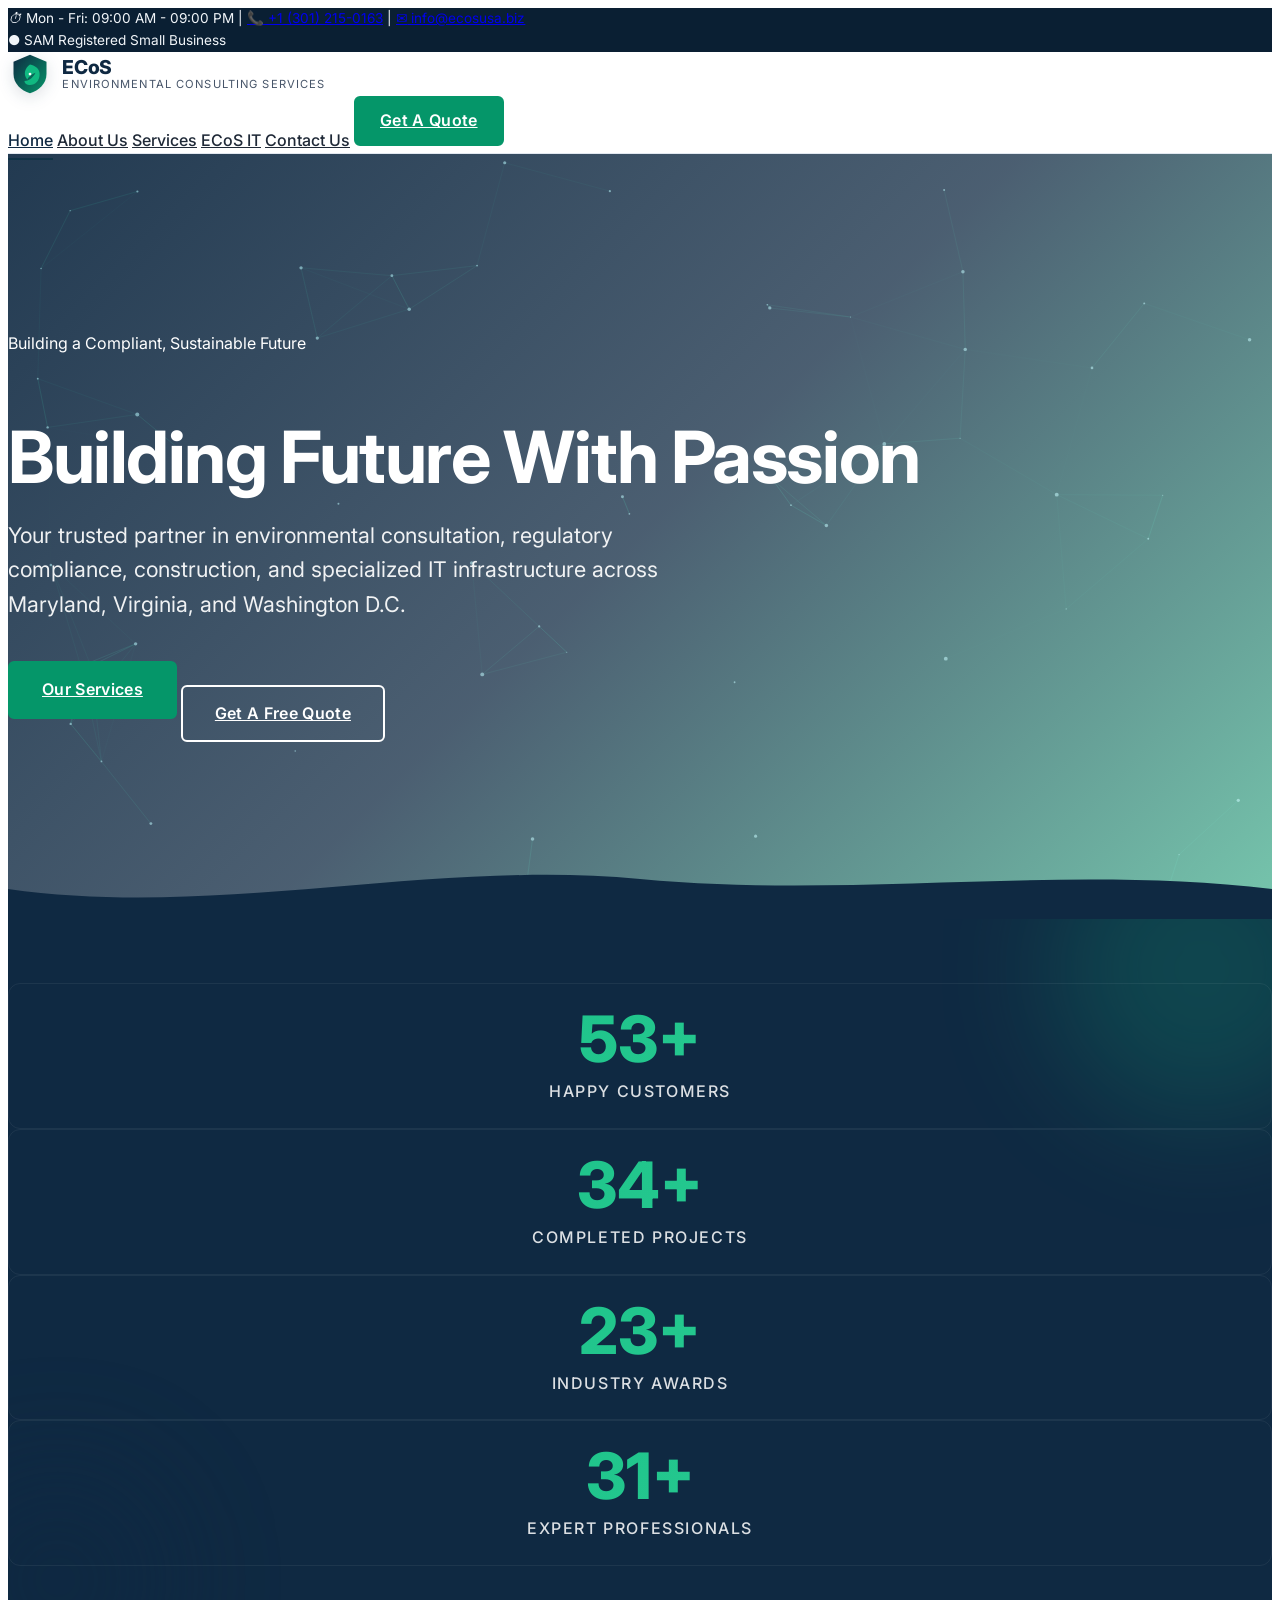
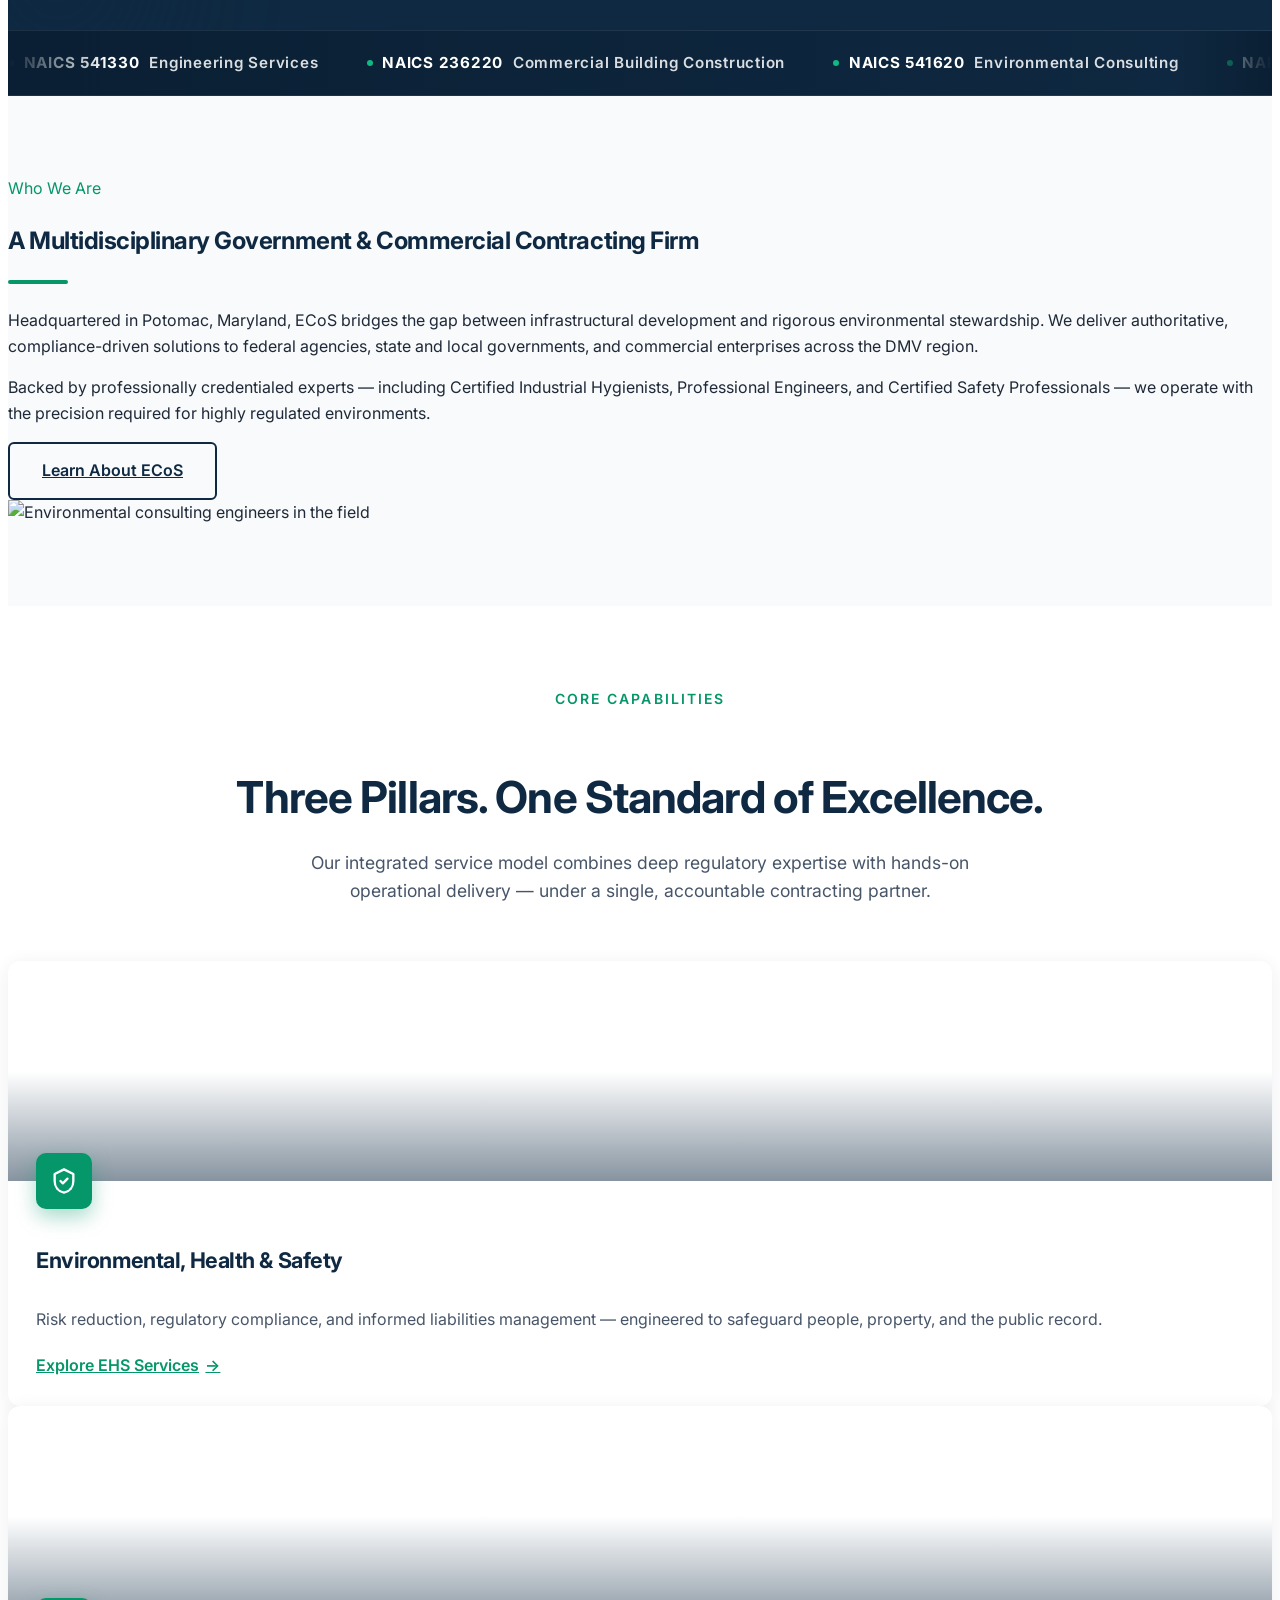
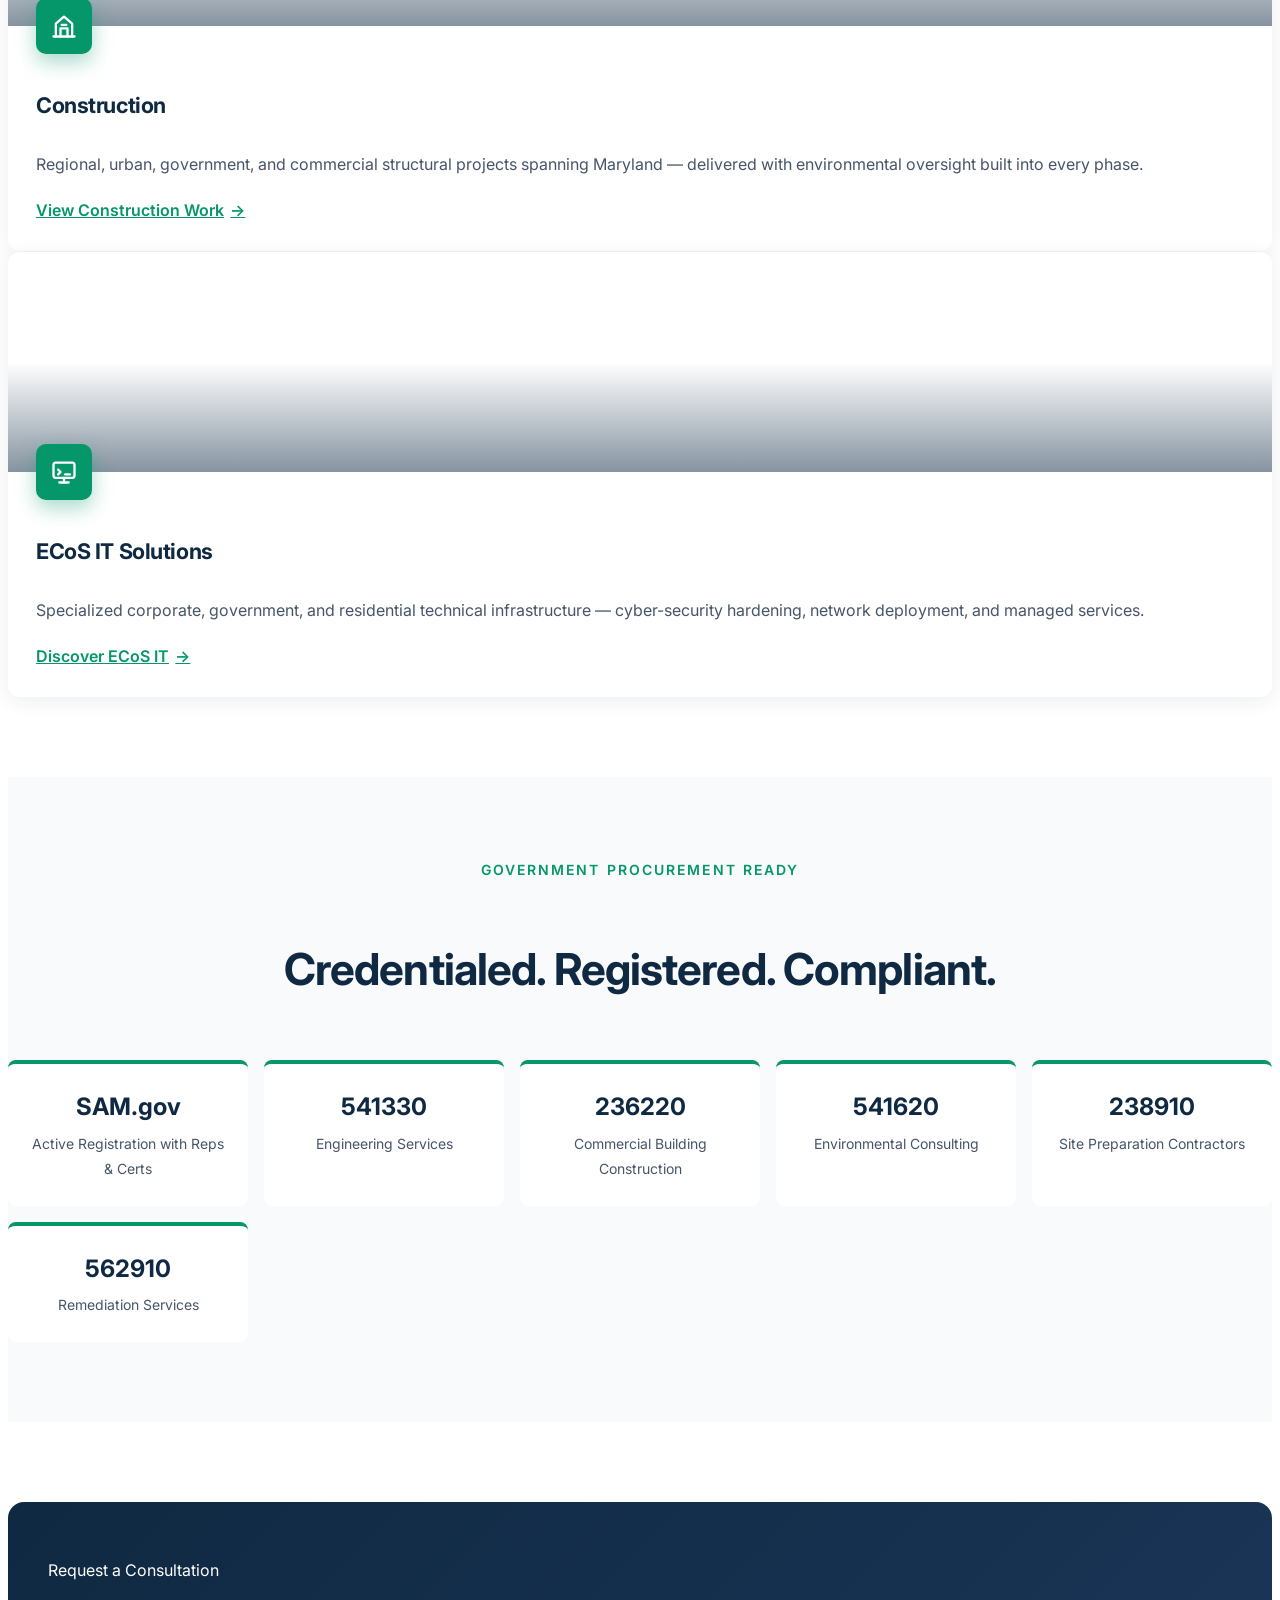
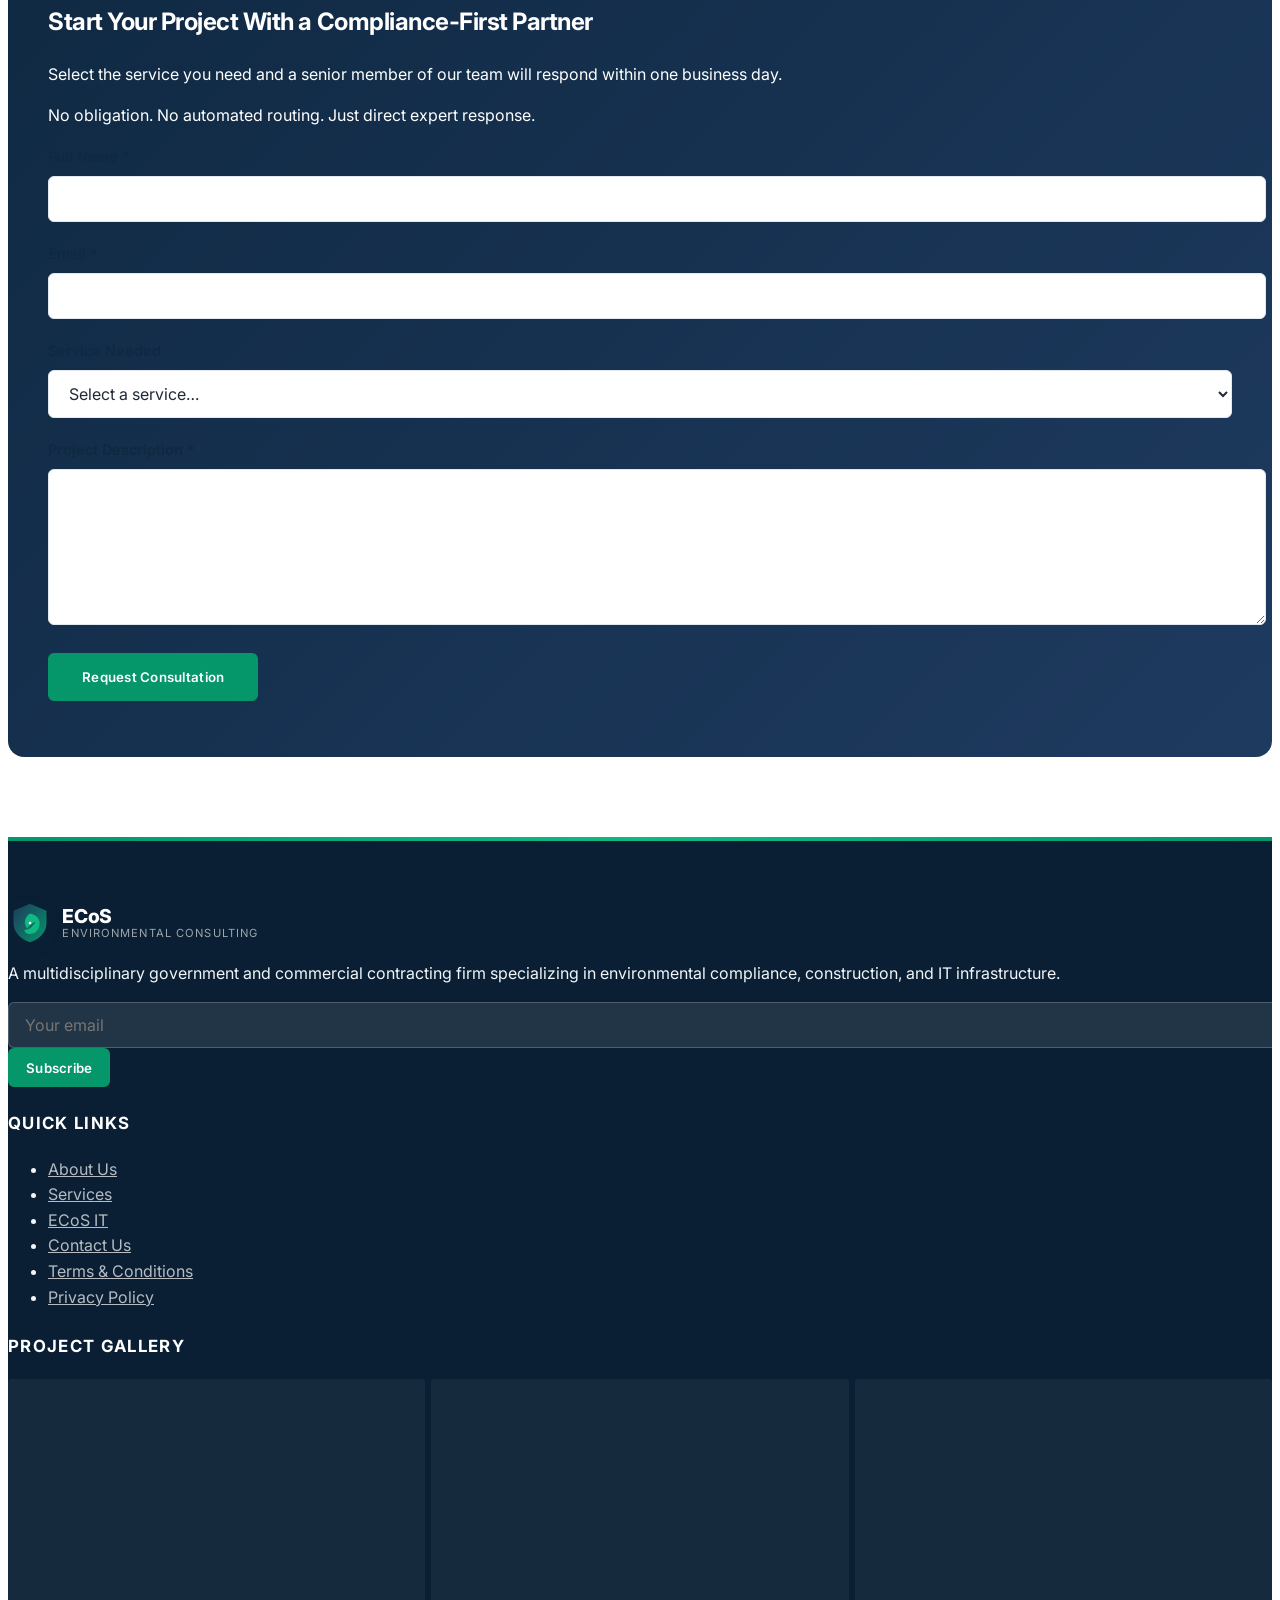
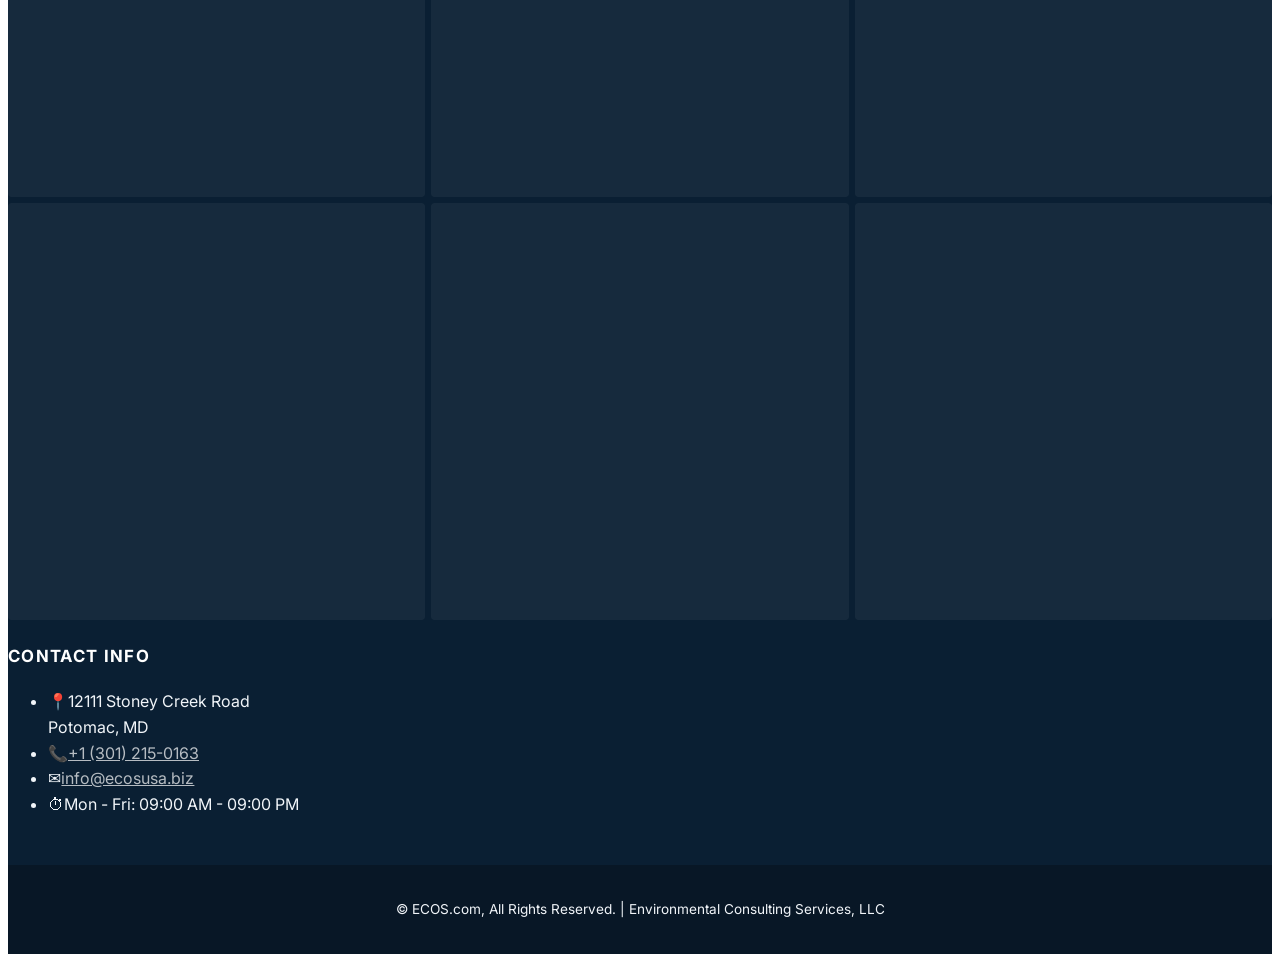
==== index.html @ db348b38 "Initial commit: ECoS corporate website - Five pages (Home, About, Services, ECoS IT, Contact) - Cust" ====
<!DOCTYPE html>
<html lang="en">
<head>
  <meta charset="UTF-8" />
  <meta name="viewport" content="width=device-width, initial-scale=1.0" />
  <title>ECoS | Environmental Consulting Services - Maryland, Virginia, DC</title>
  <meta name="description" content="ECoS provides expert environmental consulting, industrial hygiene, asbestos abatement, construction, facility maintenance, and IT solutions for federal, state, and commercial clients across Maryland, Virginia, and Washington D.C." />
  <meta name="keywords" content="Environmental Consulting Maryland, Asbestos Abatement DC, Government Contractor NAICS 541330, Industrial Hygienist Potomac, EHS Consulting, Facility Maintenance Virginia" />
  <meta name="author" content="Environmental Consulting Services, LLC" />
  <meta property="og:title" content="ECoS | Environmental Consulting Services" />
  <meta property="og:description" content="Your trusted partner in environmental consultation, compliance, construction, and IT infrastructure across the DMV region." />
  <meta property="og:type" content="website" />
  <link rel="icon" type="image/svg+xml" href="favicon.svg" />
  <link rel="preconnect" href="https://fonts.googleapis.com">
  <link rel="preconnect" href="https://fonts.gstatic.com" crossorigin>
  <link href="https://fonts.googleapis.com/css2?family=Inter:wght@400;500;600;700;800&display=swap" rel="stylesheet">
  <script src="https://cdn.tailwindcss.com"></script>
  <link rel="stylesheet" href="css/styles.css" />
</head>
<body>

  <!-- Scroll progress -->
  <div class="scroll-progress" aria-hidden="true"></div>

  <!-- Top Contact Bar -->
  <div class="top-bar">
    <div class="container mx-auto px-4 py-2">
      <div class="top-bar-info flex flex-wrap justify-between items-center gap-2">
        <div class="flex flex-wrap items-center gap-4 text-xs sm:text-sm">
          <span><i class="opacity-75">⏱</i> Mon - Fri: 09:00 AM - 09:00 PM</span>
          <span class="hidden sm:inline">|</span>
          <a href="tel:+13012150163" class="hover:text-white"><span>📞</span> +1 (301) 215-0163</a>
          <span class="hidden sm:inline">|</span>
          <a href="mailto:info@ecosusa.biz" class="hover:text-white"><span>✉</span> info@ecosusa.biz</a>
        </div>
        <div class="hidden md:flex items-center gap-3 text-xs">
          <span class="text-emerald-400">●</span>
          <span>SAM Registered Small Business</span>
        </div>
      </div>
    </div>
  </div>

  <!-- Header -->
  <header class="main-header sticky top-0 z-50">
    <div class="container mx-auto px-4">
      <div class="flex items-center justify-between py-4 relative">
        <a href="index.html" class="logo-mark">
          <svg class="logo-svg" viewBox="0 0 64 64" xmlns="http://www.w3.org/2000/svg" aria-label="ECoS logo">
            <defs>
              <linearGradient id="logoGrad" x1="0" y1="0" x2="1" y2="1">
                <stop offset="0%" stop-color="#0f2942"/>
                <stop offset="100%" stop-color="#059669"/>
              </linearGradient>
            </defs>
            <path d="M32 4 L56 14 V32 C56 46 45 56 32 60 C19 56 8 46 8 32 V14 Z" fill="url(#logoGrad)"/>
            <g class="leaf">
              <path d="M32 18 C24 24 22 32 28 40 C30 36 34 32 40 30 C36 38 30 42 24 42 C24 46 28 48 32 48 C40 48 46 42 46 32 C46 24 40 20 32 18 Z" fill="#10b981"/>
              <circle cx="32" cy="32" r="2" fill="#fff"/>
            </g>
          </svg>
          <div class="logo-text">
            <span class="logo-name">ECoS</span>
            <span class="logo-tag">Environmental Consulting Services</span>
          </div>
        </a>

        <button class="mobile-menu-btn" aria-label="Toggle menu" aria-expanded="false">&#9776;</button>

        <nav class="nav-links flex items-center gap-8">
          <a href="index.html" class="nav-link">Home</a>
          <a href="about.html" class="nav-link">About Us</a>
          <a href="services.html" class="nav-link">Services</a>
          <a href="ecos-it.html" class="nav-link">ECoS IT</a>
          <a href="contact.html" class="nav-link">Contact Us</a>
          <a href="contact.html" class="btn-primary nav-cta-desktop" style="padding: 0.65rem 1.5rem;">Get A Quote</a>
        </nav>
      </div>
    </div>
  </header>

  <!-- Hero -->
  <section class="hero" style="background-image: url('https://images.unsplash.com/photo-1581094794329-c8112a89af12?ixlib=rb-4.0.3&auto=format&fit=crop&w=2070&q=80');">
    <canvas class="hero-canvas" aria-hidden="true"></canvas>
    <div class="container mx-auto px-4">
      <div class="hero-content max-w-4xl">
        <span class="eyebrow-hero inline-block text-emerald-300 font-semibold tracking-widest uppercase text-sm mb-4">Building a Compliant, Sustainable Future</span>
        <h1>Building Future With Passion</h1>
        <p class="lead">Your trusted partner in environmental consultation, regulatory compliance, construction, and specialized IT infrastructure across Maryland, Virginia, and Washington D.C.</p>
        <div class="hero-buttons flex flex-wrap gap-4">
          <a href="services.html" class="btn-primary">Our Services</a>
          <a href="contact.html" class="btn-secondary">Get A Free Quote</a>
        </div>
      </div>
    </div>
    <!-- Wave divider -->
    <div class="wave-divider" style="position: absolute; bottom: 0; left: 0; right: 0; z-index: 3;" aria-hidden="true">
      <svg viewBox="0 0 1440 70" preserveAspectRatio="none">
        <path d="M0,40 C240,70 480,10 720,30 C960,50 1200,15 1440,40 L1440,70 L0,70 Z" fill="#0f2942"/>
      </svg>
    </div>
  </section>

  <!-- Stats Counter -->
  <section class="stats-section spotlight">
    <div class="float-shape s1"></div>
    <div class="float-shape s2"></div>
    <div class="container mx-auto px-4">
      <div class="grid grid-cols-2 md:grid-cols-4 gap-6">
        <div class="stat-item">
          <div class="stat-number" data-target="53" data-suffix="+">0+</div>
          <div class="stat-label">Happy Customers</div>
        </div>
        <div class="stat-item">
          <div class="stat-number" data-target="34" data-suffix="+">0+</div>
          <div class="stat-label">Completed Projects</div>
        </div>
        <div class="stat-item">
          <div class="stat-number" data-target="23" data-suffix="+">0+</div>
          <div class="stat-label">Industry Awards</div>
        </div>
        <div class="stat-item">
          <div class="stat-number" data-target="31" data-suffix="+">0+</div>
          <div class="stat-label">Expert Professionals</div>
        </div>
      </div>
    </div>
  </section>

  <!-- NAICS Marquee -->
  <div class="marquee" aria-label="NAICS code coverage">
    <div class="marquee-track">
      <div class="marquee-item"><span class="dot"></span><strong>NAICS 541330</strong> Engineering Services</div>
      <div class="marquee-item"><span class="dot"></span><strong>NAICS 236220</strong> Commercial Building Construction</div>
      <div class="marquee-item"><span class="dot"></span><strong>NAICS 541620</strong> Environmental Consulting</div>
      <div class="marquee-item"><span class="dot"></span><strong>NAICS 238910</strong> Site Preparation</div>
      <div class="marquee-item"><span class="dot"></span><strong>NAICS 238310</strong> Drywall &amp; Insulation</div>
      <div class="marquee-item"><span class="dot"></span><strong>NAICS 562910</strong> Remediation Services</div>
      <div class="marquee-item"><span class="dot"></span><strong>SAM.gov Active</strong> Small Business</div>
      <div class="marquee-item"><span class="dot"></span><strong>CIH · CSP · CHMM · P.E.</strong> Credentialed</div>
    </div>
  </div>

  <!-- About / Intro Strip -->
  <section class="section bg-gray-light">
    <div class="container mx-auto px-4">
      <div class="grid lg:grid-cols-2 gap-12 items-center">
        <div class="fade-in-up">
          <span class="eyebrow text-emerald font-semibold tracking-widest uppercase text-sm">Who We Are</span>
          <h2 class="text-3xl md:text-4xl font-bold mt-3 mb-4">A Multidisciplinary Government & Commercial Contracting Firm</h2>
          <div class="divider-emerald"></div>
          <p class="text-gray-700 mb-4">
            Headquartered in Potomac, Maryland, ECoS bridges the gap between infrastructural development and rigorous environmental stewardship. We deliver authoritative, compliance-driven solutions to federal agencies, state and local governments, and commercial enterprises across the DMV region.
          </p>
          <p class="text-gray-700 mb-6">
            Backed by professionally credentialed experts — including Certified Industrial Hygienists, Professional Engineers, and Certified Safety Professionals — we operate with the precision required for highly regulated environments.
          </p>
          <a href="about.html" class="btn-outline">Learn About ECoS</a>
        </div>
        <div class="fade-in-up">
          <img src="https://images.unsplash.com/photo-1504307651254-35680f356dfd?ixlib=rb-4.0.3&auto=format&fit=crop&w=1200&q=80"
               alt="Environmental consulting engineers in the field"
               class="rounded-xl shadow-2xl w-full h-auto" />
        </div>
      </div>
    </div>
  </section>

  <!-- Core Pillars -->
  <section class="section">
    <div class="container mx-auto px-4">
      <div class="section-title">
        <span class="eyebrow">Core Capabilities</span>
        <h2>Three Pillars. One Standard of Excellence.</h2>
        <p>Our integrated service model combines deep regulatory expertise with hands-on operational delivery — under a single, accountable contracting partner.</p>
      </div>

      <div class="grid md:grid-cols-3 gap-8">
        <div class="pillar-card tilt-card reveal">
          <div class="pillar-card-image" style="background-image: url('https://images.unsplash.com/photo-1582719471384-894fbb16e074?ixlib=rb-4.0.3&auto=format&fit=crop&w=1200&q=80');">
            <div class="pillar-card-icon">
              <svg class="pillar-svg-icon" viewBox="0 0 24 24">
                <path d="M12 2 L4 6 V12 C4 17 7 21 12 22 C17 21 20 17 20 12 V6 Z"/>
                <path d="M9 12 L11 14 L15 10"/>
              </svg>
            </div>
          </div>
          <div class="pillar-card-body">
            <h3>Environmental, Health & Safety</h3>
            <p>Risk reduction, regulatory compliance, and informed liabilities management — engineered to safeguard people, property, and the public record.</p>
            <a href="services.html#ehs" class="pillar-link">Explore EHS Services <span>&rarr;</span></a>
          </div>
        </div>

        <div class="pillar-card tilt-card reveal delay-1">
          <div class="pillar-card-image" style="background-image: url('https://images.unsplash.com/photo-1503387762-592deb58ef4e?ixlib=rb-4.0.3&auto=format&fit=crop&w=1200&q=80');">
            <div class="pillar-card-icon">
              <svg class="pillar-svg-icon" viewBox="0 0 24 24">
                <path d="M3 21 L21 21"/>
                <path d="M5 21 V10 L12 4 L19 10 V21"/>
                <path d="M9 21 V14 H15 V21"/>
                <path d="M10 11 H14"/>
              </svg>
            </div>
          </div>
          <div class="pillar-card-body">
            <h3>Construction</h3>
            <p>Regional, urban, government, and commercial structural projects spanning Maryland — delivered with environmental oversight built into every phase.</p>
            <a href="services.html#construction" class="pillar-link">View Construction Work <span>&rarr;</span></a>
          </div>
        </div>

        <div class="pillar-card tilt-card reveal delay-2">
          <div class="pillar-card-image" style="background-image: url('https://images.unsplash.com/photo-1558494949-ef010cbdcc31?ixlib=rb-4.0.3&auto=format&fit=crop&w=1200&q=80');">
            <div class="pillar-card-icon">
              <svg class="pillar-svg-icon" viewBox="0 0 24 24">
                <rect x="3" y="4" width="18" height="13" rx="2"/>
                <path d="M8 21 H16"/>
                <path d="M12 17 V21"/>
                <path d="M7 10 L9 12 L7 14"/>
                <path d="M13 14 H17"/>
              </svg>
            </div>
          </div>
          <div class="pillar-card-body">
            <h3>ECoS IT Solutions</h3>
            <p>Specialized corporate, government, and residential technical infrastructure — cyber-security hardening, network deployment, and managed services.</p>
            <a href="ecos-it.html" class="pillar-link">Discover ECoS IT <span>&rarr;</span></a>
          </div>
        </div>
      </div>
    </div>
  </section>

  <!-- Trusted Credentials Strip -->
  <section class="section bg-gray-light">
    <div class="container mx-auto px-4">
      <div class="section-title">
        <span class="eyebrow">Government Procurement Ready</span>
        <h2>Credentialed. Registered. Compliant.</h2>
      </div>
      <div class="compliance-grid">
        <div class="compliance-item">
          <strong>SAM.gov</strong>
          <span>Active Registration with Reps & Certs</span>
        </div>
        <div class="compliance-item">
          <strong>541330</strong>
          <span>Engineering Services</span>
        </div>
        <div class="compliance-item">
          <strong>236220</strong>
          <span>Commercial Building Construction</span>
        </div>
        <div class="compliance-item">
          <strong>541620</strong>
          <span>Environmental Consulting</span>
        </div>
        <div class="compliance-item">
          <strong>238910</strong>
          <span>Site Preparation Contractors</span>
        </div>
        <div class="compliance-item">
          <strong>562910</strong>
          <span>Remediation Services</span>
        </div>
      </div>
    </div>
  </section>

  <!-- CTA Contact Block -->
  <section class="section">
    <div class="container mx-auto px-4">
      <div class="cta-block spotlight reveal">
        <div class="grid lg:grid-cols-2 gap-10 items-center">
          <div>
            <span class="inline-block text-emerald-300 font-semibold tracking-widest uppercase text-sm mb-3">Request a Consultation</span>
            <h2 class="text-3xl md:text-4xl mb-4">Start Your Project With a Compliance-First Partner</h2>
            <p class="text-blue-100 text-lg mb-2">Select the service you need and a senior member of our team will respond within one business day.</p>
            <p class="text-blue-100 opacity-90">No obligation. No automated routing. Just direct expert response.</p>
          </div>

          <form data-contact-form class="bg-white rounded-xl p-6 md:p-8 shadow-2xl">
            <div class="grid sm:grid-cols-2 gap-4">
              <div class="form-group">
                <label class="form-label" for="home-name">Full Name *</label>
                <input id="home-name" name="name" type="text" class="form-input" required />
              </div>
              <div class="form-group">
                <label class="form-label" for="home-email">Email *</label>
                <input id="home-email" name="email" type="email" class="form-input" required />
              </div>
            </div>
            <div class="form-group">
              <label class="form-label" for="home-service">Service Needed</label>
              <select id="home-service" name="service" class="form-select">
                <option value="">Select a service…</option>
                <option>Environmental Health & Safety (EHS)</option>
                <option>Asbestos Abatement & Remediation</option>
                <option>Facility Maintenance</option>
                <option>Commercial Construction</option>
                <option>Demolition Services</option>
                <option>Restoration & Modernization</option>
                <option>ECoS IT Solutions</option>
                <option>General Inquiry</option>
              </select>
            </div>
            <div class="form-group">
              <label class="form-label" for="home-message">Project Description *</label>
              <textarea id="home-message" name="message" rows="3" class="form-textarea" required></textarea>
            </div>
            <button type="submit" class="btn-primary w-full">Request Consultation</button>
          </form>
        </div>
      </div>
    </div>
  </section>

  <!-- Footer -->
  <footer class="footer">
    <div class="container mx-auto px-4">
      <div class="grid md:grid-cols-2 lg:grid-cols-4 gap-10">
        <div>
          <div class="logo-mark mb-4">
            <svg class="logo-svg" viewBox="0 0 64 64" xmlns="http://www.w3.org/2000/svg" aria-label="ECoS logo">
              <defs>
                <linearGradient id="logoGradF1" x1="0" y1="0" x2="1" y2="1">
                  <stop offset="0%" stop-color="#1e3a5f"/>
                  <stop offset="100%" stop-color="#059669"/>
                </linearGradient>
              </defs>
              <path d="M32 4 L56 14 V32 C56 46 45 56 32 60 C19 56 8 46 8 32 V14 Z" fill="url(#logoGradF1)"/>
              <g class="leaf">
                <path d="M32 18 C24 24 22 32 28 40 C30 36 34 32 40 30 C36 38 30 42 24 42 C24 46 28 48 32 48 C40 48 46 42 46 32 C46 24 40 20 32 18 Z" fill="#10b981"/>
                <circle cx="32" cy="32" r="2" fill="#fff"/>
              </g>
            </svg>
            <div class="logo-text">
              <span class="logo-name" style="color: white;">ECoS</span>
              <span class="logo-tag" style="color: rgba(255,255,255,0.6);">Environmental Consulting</span>
            </div>
          </div>
          <p class="text-sm opacity-80 mb-4">A multidisciplinary government and commercial contracting firm specializing in environmental compliance, construction, and IT infrastructure.</p>
          <form class="flex gap-2">
            <input type="email" placeholder="Your email" class="form-input text-sm" style="background: rgba(255,255,255,0.1); border-color: rgba(255,255,255,0.2); color: white;" />
            <button type="button" class="btn-primary text-sm" style="padding: 0.6rem 1rem;">Subscribe</button>
          </form>
        </div>

        <div>
          <h4>Quick Links</h4>
          <ul class="space-y-2 text-sm">
            <li><a href="about.html">About Us</a></li>
            <li><a href="services.html">Services</a></li>
            <li><a href="ecos-it.html">ECoS IT</a></li>
            <li><a href="contact.html">Contact Us</a></li>
            <li><a href="#">Terms & Conditions</a></li>
            <li><a href="#">Privacy Policy</a></li>
          </ul>
        </div>

        <div>
          <h4>Project Gallery</h4>
          <div class="gallery-grid">
            <div style="background-image: url('https://images.unsplash.com/photo-1503387762-592deb58ef4e?w=200&q=70');"></div>
            <div style="background-image: url('https://images.unsplash.com/photo-1581094794329-c8112a89af12?w=200&q=70');"></div>
            <div style="background-image: url('https://images.unsplash.com/photo-1565008447742-97f6f38c985c?w=200&q=70');"></div>
            <div style="background-image: url('https://images.unsplash.com/photo-1517089596392-fb9a9033e05b?w=200&q=70');"></div>
            <div style="background-image: url('https://images.unsplash.com/photo-1581092334651-ddf26d9a09d0?w=200&q=70');"></div>
            <div style="background-image: url('https://images.unsplash.com/photo-1558494949-ef010cbdcc31?w=200&q=70');"></div>
          </div>
        </div>

        <div>
          <h4>Contact Info</h4>
          <ul class="space-y-3 text-sm">
            <li class="flex gap-3"><span class="text-emerald-400">📍</span><span>12111 Stoney Creek Road<br/>Potomac, MD</span></li>
            <li class="flex gap-3"><span class="text-emerald-400">📞</span><a href="tel:+13012150163">+1 (301) 215-0163</a></li>
            <li class="flex gap-3"><span class="text-emerald-400">✉</span><a href="mailto:info@ecosusa.biz">info@ecosusa.biz</a></li>
            <li class="flex gap-3"><span class="text-emerald-400">⏱</span><span>Mon - Fri: 09:00 AM - 09:00 PM</span></li>
          </ul>
        </div>
      </div>
    </div>
    <div class="footer-bottom">
      <div class="container mx-auto px-4">
        <p>&copy; ECOS.com, All Rights Reserved. | Environmental Consulting Services, LLC</p>
      </div>
    </div>
  </footer>

  <script src="js/main.js"></script>
</body>
</html>
---- css/styles.css ----
/* ECoS Brand Variables */
:root {
  --ecos-navy: #0f2942;
  --ecos-navy-dark: #0a1f33;
  --ecos-navy-light: #1e3a5f;
  --ecos-slate: #334155;
  --ecos-emerald: #059669;
  --ecos-emerald-light: #10b981;
  --ecos-emerald-dark: #047857;
  --ecos-white: #ffffff;
  --ecos-gray-50: #f8fafc;
  --ecos-gray-100: #f1f5f9;
  --ecos-gray-200: #e2e8f0;
  --ecos-gray-600: #475569;
  --ecos-charcoal: #1f2937;
}

* {
  font-family: 'Inter', 'Segoe UI', system-ui, -apple-system, sans-serif;
  scroll-behavior: smooth;
}

body {
  color: var(--ecos-charcoal);
  background-color: var(--ecos-white);
  line-height: 1.6;
}

h1, h2, h3, h4, h5, h6 {
  font-family: 'Inter', 'Segoe UI', sans-serif;
  font-weight: 700;
  letter-spacing: -0.02em;
  color: var(--ecos-navy);
}

/* Top Contact Bar */
.top-bar {
  background-color: var(--ecos-navy-dark);
  color: var(--ecos-gray-100);
  font-size: 0.85rem;
}

/* Header Navigation */
.main-header {
  background-color: var(--ecos-white);
  border-bottom: 1px solid var(--ecos-gray-200);
  transition: box-shadow 0.3s ease, padding 0.3s ease;
}

.main-header.scrolled {
  box-shadow: 0 4px 20px rgba(15, 41, 66, 0.1);
}

.nav-link {
  color: var(--ecos-charcoal);
  font-weight: 500;
  position: relative;
  padding: 0.5rem 0;
  transition: color 0.2s ease;
}

.nav-link::after {
  content: '';
  position: absolute;
  bottom: -2px;
  left: 0;
  width: 0;
  height: 2px;
  background-color: var(--ecos-emerald);
  transition: width 0.3s ease;
}

.nav-link:hover,
.nav-link.active {
  color: var(--ecos-navy);
}

.nav-link:hover::after,
.nav-link.active::after {
  width: 100%;
}

/* Buttons */
.btn-primary {
  background-color: var(--ecos-emerald);
  color: white;
  padding: 0.875rem 2rem;
  border-radius: 6px;
  font-weight: 600;
  letter-spacing: 0.02em;
  display: inline-block;
  text-align: center;
  transition: all 0.25s ease;
  border: 2px solid var(--ecos-emerald);
}

.btn-primary:hover {
  background-color: var(--ecos-emerald-dark);
  border-color: var(--ecos-emerald-dark);
  transform: translateY(-1px);
  box-shadow: 0 10px 25px -10px rgba(5, 150, 105, 0.5);
}

.btn-secondary {
  background-color: transparent;
  color: white;
  padding: 0.875rem 2rem;
  border-radius: 6px;
  font-weight: 600;
  letter-spacing: 0.02em;
  display: inline-block;
  text-align: center;
  transition: all 0.25s ease;
  border: 2px solid white;
}

.btn-secondary:hover {
  background-color: white;
  color: var(--ecos-navy);
}

.btn-outline {
  background-color: transparent;
  color: var(--ecos-navy);
  padding: 0.875rem 2rem;
  border-radius: 6px;
  font-weight: 600;
  display: inline-block;
  text-align: center;
  border: 2px solid var(--ecos-navy);
  transition: all 0.25s ease;
}

.btn-outline:hover {
  background-color: var(--ecos-navy);
  color: white;
}

/* Scroll Progress Bar */
.scroll-progress {
  position: fixed;
  top: 0;
  left: 0;
  height: 3px;
  width: 0%;
  background: linear-gradient(90deg, var(--ecos-emerald-light), var(--ecos-emerald));
  z-index: 100;
  transition: width 0.1s ease;
  box-shadow: 0 0 12px rgba(16, 185, 129, 0.6);
}

/* Hero Section */
.hero {
  position: relative;
  min-height: 85vh;
  display: flex;
  align-items: center;
  background-size: cover;
  background-position: center;
  background-repeat: no-repeat;
  color: white;
  overflow: hidden;
}

.hero-canvas {
  position: absolute;
  inset: 0;
  z-index: 1;
  pointer-events: none;
  opacity: 0.65;
  mix-blend-mode: screen;
}

.hero::before {
  content: '';
  position: absolute;
  inset: 0;
  background: linear-gradient(135deg, rgba(15, 41, 66, 0.92) 0%, rgba(15, 41, 66, 0.75) 50%, rgba(5, 150, 105, 0.55) 100%);
  z-index: 1;
}

.hero-content {
  position: relative;
  z-index: 3;
}

.hero h1 {
  color: white;
  font-size: clamp(2.5rem, 6vw, 4.5rem);
  line-height: 1.1;
  margin-bottom: 1.25rem;
}

.hero .lead {
  font-size: clamp(1.05rem, 2vw, 1.35rem);
  color: rgba(255, 255, 255, 0.92);
  margin-bottom: 2.5rem;
  max-width: 720px;
}

.page-hero {
  background: linear-gradient(135deg, var(--ecos-navy) 0%, var(--ecos-navy-light) 100%);
  color: white;
  padding: 6rem 0 4rem;
  position: relative;
  overflow: hidden;
}

.page-hero::after {
  content: '';
  position: absolute;
  right: -100px;
  top: -100px;
  width: 400px;
  height: 400px;
  background: radial-gradient(circle, rgba(5, 150, 105, 0.25) 0%, transparent 70%);
  border-radius: 50%;
}

.page-hero h1 {
  color: white;
  font-size: clamp(2.25rem, 5vw, 3.5rem);
}

/* Stats Counter */
.stats-section {
  background-color: var(--ecos-navy);
  color: white;
  padding: 4rem 0;
}

.stat-item {
  text-align: center;
  padding: 1rem;
}

.stat-number {
  font-size: clamp(2.5rem, 5vw, 4rem);
  font-weight: 800;
  color: var(--ecos-emerald-light);
  line-height: 1;
  margin-bottom: 0.5rem;
}

.stat-label {
  font-size: 1rem;
  color: rgba(255, 255, 255, 0.85);
  text-transform: uppercase;
  letter-spacing: 0.1em;
  font-weight: 500;
}

/* Section Patterns */
.section {
  padding: 5rem 0;
}

.section-title {
  text-align: center;
  margin-bottom: 3.5rem;
}

.section-title .eyebrow {
  display: inline-block;
  color: var(--ecos-emerald);
  font-weight: 600;
  text-transform: uppercase;
  letter-spacing: 0.15em;
  font-size: 0.875rem;
  margin-bottom: 1rem;
}

.section-title h2 {
  font-size: clamp(1.875rem, 4vw, 2.75rem);
  margin-bottom: 1rem;
}

.section-title p {
  max-width: 720px;
  margin: 0 auto;
  color: var(--ecos-gray-600);
  font-size: 1.1rem;
}

/* Core Pillar Cards */
.pillar-card {
  background: white;
  border-radius: 12px;
  overflow: hidden;
  box-shadow: 0 4px 20px rgba(15, 41, 66, 0.08);
  transition: transform 0.3s ease, box-shadow 0.3s ease;
  height: 100%;
  display: flex;
  flex-direction: column;
}

.pillar-card:hover {
  transform: translateY(-6px);
  box-shadow: 0 20px 40px rgba(15, 41, 66, 0.15);
}

.pillar-card-image {
  height: 220px;
  background-size: cover;
  background-position: center;
  position: relative;
}

.pillar-card-image::after {
  content: '';
  position: absolute;
  inset: 0;
  background: linear-gradient(to bottom, transparent 50%, rgba(15, 41, 66, 0.5));
}

.pillar-card-icon {
  position: absolute;
  bottom: -28px;
  left: 28px;
  width: 56px;
  height: 56px;
  background: var(--ecos-emerald);
  border-radius: 10px;
  display: flex;
  align-items: center;
  justify-content: center;
  color: white;
  font-size: 1.5rem;
  box-shadow: 0 8px 20px rgba(5, 150, 105, 0.35);
  z-index: 2;
}

.pillar-card-body {
  padding: 2.5rem 1.75rem 1.75rem;
  flex-grow: 1;
  display: flex;
  flex-direction: column;
}

.pillar-card h3 {
  font-size: 1.35rem;
  margin-bottom: 0.875rem;
}

.pillar-card p {
  color: var(--ecos-gray-600);
  flex-grow: 1;
  margin-bottom: 1.25rem;
}

.pillar-link {
  color: var(--ecos-emerald);
  font-weight: 600;
  display: inline-flex;
  align-items: center;
  gap: 0.4rem;
  transition: gap 0.2s ease;
}

.pillar-link:hover {
  gap: 0.7rem;
}

/* Service Cards (List variant) */
.service-block {
  background: white;
  border-left: 4px solid var(--ecos-emerald);
  padding: 2rem;
  border-radius: 8px;
  box-shadow: 0 2px 10px rgba(15, 41, 66, 0.05);
  margin-bottom: 1.5rem;
  transition: transform 0.2s ease, box-shadow 0.2s ease;
}

.service-block:hover {
  transform: translateX(4px);
  box-shadow: 0 8px 20px rgba(15, 41, 66, 0.1);
}

.service-block h3 {
  color: var(--ecos-navy);
  font-size: 1.4rem;
  margin-bottom: 0.75rem;
  display: flex;
  align-items: center;
  gap: 0.75rem;
}

.service-block h3 .service-num {
  display: inline-flex;
  align-items: center;
  justify-content: center;
  width: 36px;
  height: 36px;
  background: var(--ecos-emerald);
  color: white;
  border-radius: 50%;
  font-size: 0.95rem;
  flex-shrink: 0;
}

/* Tab Interface */
.tabs-nav {
  display: flex;
  flex-wrap: wrap;
  gap: 0.5rem;
  border-bottom: 2px solid var(--ecos-gray-200);
  margin-bottom: 2.5rem;
}

.tab-btn {
  padding: 0.875rem 1.5rem;
  background: transparent;
  border: none;
  border-bottom: 3px solid transparent;
  font-weight: 600;
  color: var(--ecos-gray-600);
  cursor: pointer;
  transition: all 0.2s ease;
  margin-bottom: -2px;
}

.tab-btn:hover {
  color: var(--ecos-navy);
}

.tab-btn.active {
  color: var(--ecos-emerald);
  border-bottom-color: var(--ecos-emerald);
}

.tab-content {
  display: none;
}

.tab-content.active {
  display: block;
  animation: fadeIn 0.4s ease;
}

@keyframes fadeIn {
  from { opacity: 0; transform: translateY(8px); }
  to { opacity: 1; transform: translateY(0); }
}

/* Leadership Cards */
.leader-card {
  background: white;
  border-radius: 12px;
  overflow: hidden;
  box-shadow: 0 6px 30px rgba(15, 41, 66, 0.08);
  display: grid;
  grid-template-columns: 220px 1fr;
}

@media (max-width: 768px) {
  .leader-card {
    grid-template-columns: 1fr;
  }
}

.leader-image {
  background: linear-gradient(135deg, var(--ecos-navy) 0%, var(--ecos-emerald) 100%);
  display: flex;
  align-items: center;
  justify-content: center;
  color: white;
  font-size: 5rem;
  font-weight: 700;
  min-height: 280px;
}

.leader-body {
  padding: 2rem;
}

.leader-body h3 {
  font-size: 1.4rem;
  margin-bottom: 0.3rem;
}

.leader-body .role {
  color: var(--ecos-emerald);
  font-weight: 600;
  margin-bottom: 1rem;
  text-transform: uppercase;
  letter-spacing: 0.05em;
  font-size: 0.875rem;
}

.credentials {
  display: flex;
  flex-wrap: wrap;
  gap: 0.5rem;
  margin-top: 1rem;
}

.cred-pill {
  background: var(--ecos-gray-100);
  color: var(--ecos-navy);
  padding: 0.35rem 0.85rem;
  border-radius: 20px;
  font-size: 0.8rem;
  font-weight: 600;
}

/* Compliance Box */
.compliance-grid {
  display: grid;
  grid-template-columns: repeat(auto-fit, minmax(220px, 1fr));
  gap: 1rem;
  margin-top: 1.5rem;
}

.compliance-item {
  background: white;
  padding: 1.5rem;
  border-radius: 8px;
  border-top: 4px solid var(--ecos-emerald);
  text-align: center;
}

.compliance-item strong {
  display: block;
  font-size: 1.5rem;
  color: var(--ecos-navy);
  margin-bottom: 0.25rem;
}

.compliance-item span {
  color: var(--ecos-gray-600);
  font-size: 0.875rem;
}

/* Forms */
.form-group {
  margin-bottom: 1.25rem;
}

.form-label {
  display: block;
  font-weight: 600;
  color: var(--ecos-navy);
  margin-bottom: 0.5rem;
  font-size: 0.9rem;
}

.form-input,
.form-select,
.form-textarea {
  width: 100%;
  padding: 0.75rem 1rem;
  border: 1.5px solid var(--ecos-gray-200);
  border-radius: 6px;
  font-size: 1rem;
  transition: border-color 0.2s ease, box-shadow 0.2s ease;
  background-color: white;
  color: var(--ecos-charcoal);
}

.form-input:focus,
.form-select:focus,
.form-textarea:focus {
  outline: none;
  border-color: var(--ecos-emerald);
  box-shadow: 0 0 0 3px rgba(5, 150, 105, 0.15);
}

.form-textarea {
  resize: vertical;
  min-height: 130px;
}

/* CTA Block */
.cta-block {
  background: linear-gradient(135deg, var(--ecos-navy) 0%, var(--ecos-navy-light) 100%);
  border-radius: 16px;
  padding: 3.5rem 2.5rem;
  color: white;
  position: relative;
  overflow: hidden;
}

.cta-block::before {
  content: '';
  position: absolute;
  top: -50%;
  right: -10%;
  width: 60%;
  height: 200%;
  background: radial-gradient(ellipse, rgba(5, 150, 105, 0.25) 0%, transparent 60%);
  z-index: 0;
}

.cta-block > * {
  position: relative;
  z-index: 1;
}

.cta-block h2 {
  color: white;
}

/* Footer */
.footer {
  background-color: var(--ecos-navy-dark);
  color: var(--ecos-gray-100);
  padding: 4rem 0 0;
}

.footer h4 {
  color: white;
  font-size: 1.05rem;
  margin-bottom: 1.25rem;
  text-transform: uppercase;
  letter-spacing: 0.08em;
}

.footer a {
  color: rgba(255, 255, 255, 0.7);
  transition: color 0.2s ease;
}

.footer a:hover {
  color: var(--ecos-emerald-light);
}

.footer-bottom {
  background-color: rgba(0, 0, 0, 0.25);
  padding: 1.25rem 0;
  margin-top: 3rem;
  text-align: center;
  font-size: 0.85rem;
}

.gallery-grid {
  display: grid;
  grid-template-columns: repeat(3, 1fr);
  gap: 6px;
}

.gallery-grid div {
  aspect-ratio: 1;
  background-size: cover;
  background-position: center;
  border-radius: 4px;
  background-color: rgba(255, 255, 255, 0.05);
}

/* Mobile menu */
.mobile-menu-btn {
  display: none;
  background: transparent;
  border: none;
  font-size: 1.5rem;
  color: var(--ecos-navy);
  cursor: pointer;
}

@media (max-width: 1024px) {
  .mobile-menu-btn {
    display: block;
  }

  .nav-links {
    display: none !important;
    position: absolute;
    top: 100%;
    left: 0;
    right: 0;
    background: white;
    flex-direction: column;
    padding: 1.5rem;
    gap: 1rem;
    box-shadow: 0 10px 30px rgba(15, 41, 66, 0.1);
    border-top: 1px solid var(--ecos-gray-200);
  }

  .nav-links.open {
    display: flex !important;
  }

  .nav-cta-desktop {
    display: none;
  }
}

@media (max-width: 768px) {
  .section {
    padding: 3.5rem 0;
  }

  .top-bar-info {
    flex-direction: column;
    gap: 0.25rem;
    text-align: center;
  }

  .hero {
    min-height: 70vh;
  }

  .cta-block {
    padding: 2.5rem 1.5rem;
  }
}

@media (max-width: 480px) {
  .hero-buttons {
    flex-direction: column;
  }
  .hero-buttons a {
    width: 100%;
  }
}

/* Animations */
.fade-in-up {
  opacity: 0;
  transform: translateY(20px);
  transition: opacity 0.6s ease, transform 0.6s ease;
}

.fade-in-up.visible {
  opacity: 1;
  transform: translateY(0);
}

/* Map Container */
.map-container {
  border-radius: 12px;
  overflow: hidden;
  box-shadow: 0 6px 30px rgba(15, 41, 66, 0.1);
}

.map-container iframe {
  display: block;
  width: 100%;
  height: 450px;
  border: 0;
}

/* Logo */
.logo-mark {
  display: flex;
  align-items: center;
  gap: 0.65rem;
  text-decoration: none;
}

.logo-icon {
  width: 42px;
  height: 42px;
  background: linear-gradient(135deg, var(--ecos-navy) 0%, var(--ecos-emerald) 100%);
  border-radius: 8px;
  display: flex;
  align-items: center;
  justify-content: center;
  color: white;
  font-weight: 800;
  font-size: 1.1rem;
  letter-spacing: -0.05em;
}

.logo-text {
  display: flex;
  flex-direction: column;
  line-height: 1.1;
}

.logo-text .logo-name {
  font-weight: 800;
  color: var(--ecos-navy);
  font-size: 1.2rem;
  letter-spacing: -0.02em;
}

.logo-text .logo-tag {
  font-size: 0.7rem;
  color: var(--ecos-gray-600);
  text-transform: uppercase;
  letter-spacing: 0.1em;
}

/* Utility */
.text-emerald {
  color: var(--ecos-emerald);
}

.bg-navy {
  background-color: var(--ecos-navy);
}

.bg-gray-light {
  background-color: var(--ecos-gray-50);
}

.divider-emerald {
  width: 60px;
  height: 4px;
  background-color: var(--ecos-emerald);
  margin: 1rem 0 1.5rem;
  border-radius: 2px;
}

.icon-feature {
  width: 48px;
  height: 48px;
  background-color: rgba(5, 150, 105, 0.1);
  color: var(--ecos-emerald);
  border-radius: 10px;
  display: inline-flex;
  align-items: center;
  justify-content: center;
  font-size: 1.4rem;
  margin-bottom: 1rem;
}

/* ===========================
   Creative Enhancements
   =========================== */

/* Custom Logo SVG */
.logo-svg {
  width: 44px;
  height: 44px;
  filter: drop-shadow(0 4px 8px rgba(15, 41, 66, 0.15));
  transition: transform 0.4s cubic-bezier(0.34, 1.56, 0.64, 1);
}

.logo-mark:hover .logo-svg {
  transform: rotate(-6deg) scale(1.08);
}

.logo-svg .leaf {
  transform-origin: center;
  animation: leaf-sway 4s ease-in-out infinite;
}

@keyframes leaf-sway {
  0%, 100% { transform: rotate(0deg); }
  50% { transform: rotate(4deg); }
}

/* 3D Tilt Cards */
.tilt-card {
  transition: transform 0.2s ease-out, box-shadow 0.3s ease;
  transform-style: preserve-3d;
  will-change: transform;
}

.tilt-card .tilt-inner {
  transform: translateZ(0);
  transition: transform 0.2s ease-out;
}

.pillar-card .pillar-card-icon {
  transition: transform 0.4s cubic-bezier(0.34, 1.56, 0.64, 1);
}

.pillar-card:hover .pillar-card-icon {
  transform: translateY(-4px) rotate(-6deg) scale(1.05);
}

/* Custom SVG icons in pillar cards */
.pillar-svg-icon {
  width: 28px;
  height: 28px;
  stroke: white;
  stroke-width: 2;
  fill: none;
  stroke-linecap: round;
  stroke-linejoin: round;
}

/* Spotlight cursor effect (dark sections) */
.spotlight {
  position: relative;
  overflow: hidden;
}

.spotlight::before {
  content: '';
  position: absolute;
  inset: 0;
  background: radial-gradient(
    600px circle at var(--mx, 50%) var(--my, 50%),
    rgba(16, 185, 129, 0.15),
    transparent 40%
  );
  pointer-events: none;
  opacity: 0;
  transition: opacity 0.3s ease;
  z-index: 1;
}

.spotlight:hover::before {
  opacity: 1;
}

.spotlight > * {
  position: relative;
  z-index: 2;
}

/* Wave SVG divider */
.wave-divider {
  display: block;
  width: 100%;
  height: 70px;
  margin-top: -1px;
}

.wave-divider svg {
  width: 100%;
  height: 100%;
  display: block;
}

/* Marquee (NAICS scrolling strip) */
.marquee {
  overflow: hidden;
  background: linear-gradient(90deg, var(--ecos-navy-dark), var(--ecos-navy));
  padding: 1.25rem 0;
  position: relative;
  border-top: 1px solid rgba(255, 255, 255, 0.08);
  border-bottom: 1px solid rgba(255, 255, 255, 0.08);
}

.marquee::before,
.marquee::after {
  content: '';
  position: absolute;
  top: 0;
  bottom: 0;
  width: 100px;
  z-index: 2;
  pointer-events: none;
}

.marquee::before {
  left: 0;
  background: linear-gradient(90deg, var(--ecos-navy-dark), transparent);
}

.marquee::after {
  right: 0;
  background: linear-gradient(-90deg, var(--ecos-navy-dark), transparent);
}

.marquee-track {
  display: flex;
  gap: 3rem;
  width: max-content;
  animation: marquee-scroll 36s linear infinite;
}

.marquee:hover .marquee-track {
  animation-play-state: paused;
}

.marquee-item {
  display: inline-flex;
  align-items: center;
  gap: 0.6rem;
  color: rgba(255, 255, 255, 0.85);
  font-weight: 600;
  font-size: 0.95rem;
  letter-spacing: 0.05em;
  white-space: nowrap;
}

.marquee-item .dot {
  width: 6px;
  height: 6px;
  border-radius: 50%;
  background: var(--ecos-emerald-light);
  flex-shrink: 0;
}

.marquee-item strong {
  color: white;
  font-weight: 700;
}

@keyframes marquee-scroll {
  from { transform: translateX(0); }
  to { transform: translateX(-50%); }
}

/* Magnetic button (subtle pulse) */
.btn-primary {
  position: relative;
  overflow: hidden;
}

.btn-primary::before {
  content: '';
  position: absolute;
  inset: 0;
  background: linear-gradient(120deg, transparent 30%, rgba(255, 255, 255, 0.25) 50%, transparent 70%);
  transform: translateX(-100%);
  transition: transform 0.6s ease;
}

.btn-primary:hover::before {
  transform: translateX(100%);
}

/* Stat items get a subtle ring */
.stat-item {
  position: relative;
  padding: 1.5rem 1rem;
}

.stat-item::before {
  content: '';
  position: absolute;
  inset: 0;
  border: 1px solid rgba(255, 255, 255, 0.06);
  border-radius: 12px;
  transition: border-color 0.3s ease, transform 0.3s ease;
}

.stat-item:hover::before {
  border-color: rgba(16, 185, 129, 0.4);
  transform: scale(1.03);
}

.stat-number {
  background: linear-gradient(135deg, var(--ecos-emerald-light), #34d399);
  -webkit-background-clip: text;
  background-clip: text;
  -webkit-text-fill-color: transparent;
}

/* Hero stagger for content */
.hero h1,
.hero .lead,
.hero .hero-buttons,
.hero .eyebrow-hero {
  opacity: 0;
  transform: translateY(20px);
  animation: hero-fade-up 0.8s cubic-bezier(0.22, 1, 0.36, 1) forwards;
}

.hero .eyebrow-hero { animation-delay: 0.1s; }
.hero h1 { animation-delay: 0.25s; }
.hero .lead { animation-delay: 0.4s; }
.hero .hero-buttons { animation-delay: 0.55s; }

@keyframes hero-fade-up {
  to {
    opacity: 1;
    transform: translateY(0);
  }
}

/* Floating shapes (decorative) */
.float-shape {
  position: absolute;
  border-radius: 50%;
  filter: blur(60px);
  opacity: 0.5;
  pointer-events: none;
  z-index: 0;
}

.float-shape.s1 {
  width: 300px;
  height: 300px;
  background: rgba(16, 185, 129, 0.4);
  top: -100px;
  right: -80px;
  animation: float-1 12s ease-in-out infinite;
}

.float-shape.s2 {
  width: 220px;
  height: 220px;
  background: rgba(15, 41, 66, 0.5);
  bottom: -60px;
  left: -60px;
  animation: float-2 14s ease-in-out infinite;
}

@keyframes float-1 {
  0%, 100% { transform: translate(0, 0); }
  50% { transform: translate(-30px, 40px); }
}

@keyframes float-2 {
  0%, 100% { transform: translate(0, 0); }
  50% { transform: translate(40px, -30px); }
}

/* Section enter animations */
.reveal {
  opacity: 0;
  transform: translateY(30px);
  transition: opacity 0.7s cubic-bezier(0.22, 1, 0.36, 1), transform 0.7s cubic-bezier(0.22, 1, 0.36, 1);
}

.reveal.visible {
  opacity: 1;
  transform: translateY(0);
}

.reveal.delay-1 { transition-delay: 0.1s; }
.reveal.delay-2 { transition-delay: 0.2s; }
.reveal.delay-3 { transition-delay: 0.3s; }
.reveal.delay-4 { transition-delay: 0.4s; }

/* Tab buttons - more pop */
.tab-btn {
  position: relative;
}

.tab-btn.active::before {
  content: '';
  position: absolute;
  top: 8px;
  left: 50%;
  transform: translateX(-50%);
  width: 4px;
  height: 4px;
  border-radius: 50%;
  background: var(--ecos-emerald);
  animation: tab-pulse 1.5s ease-out infinite;
}

@keyframes tab-pulse {
  0% { box-shadow: 0 0 0 0 rgba(5, 150, 105, 0.5); }
  100% { box-shadow: 0 0 0 8px rgba(5, 150, 105, 0); }
}

/* Service block — accent reveal on hover */
.service-block {
  position: relative;
  overflow: hidden;
}

.service-block::after {
  content: '';
  position: absolute;
  top: 0;
  left: 0;
  width: 0;
  height: 100%;
  background: linear-gradient(90deg, rgba(5, 150, 105, 0.04), transparent);
  transition: width 0.5s ease;
  pointer-events: none;
}

.service-block:hover::after {
  width: 100%;
}

/* Glow ring around credential pills */
.cred-pill {
  transition: transform 0.2s ease, box-shadow 0.2s ease;
}

.cred-pill:hover {
  transform: translateY(-2px);
  background: var(--ecos-emerald);
  color: white;
  box-shadow: 0 6px 16px rgba(5, 150, 105, 0.3);
}

/* Leader card photo placeholder enhancement */
.leader-image {
  position: relative;
  overflow: hidden;
}

.leader-image::before {
  content: '';
  position: absolute;
  inset: 0;
  background: radial-gradient(circle at 30% 30%, rgba(255, 255, 255, 0.2), transparent 50%);
}

.leader-image::after {
  content: '';
  position: absolute;
  bottom: -20px;
  right: -20px;
  width: 120px;
  height: 120px;
  border: 2px solid rgba(255, 255, 255, 0.15);
  border-radius: 50%;
}

/* Footer subtle pattern */
.footer {
  position: relative;
  overflow: hidden;
}

.footer::before {
  content: '';
  position: absolute;
  top: 0;
  left: 0;
  right: 0;
  height: 4px;
  background: linear-gradient(90deg, var(--ecos-emerald), var(--ecos-emerald-light), var(--ecos-emerald));
}

/* Theme: reduce motion */
@media (prefers-reduced-motion: reduce) {
  *, *::before, *::after {
    animation-duration: 0.01ms !important;
    animation-iteration-count: 1 !important;
    transition-duration: 0.01ms !important;
  }
  .marquee-track {
    animation: none;
  }
}

/* Process step circles (ecos-it) */
.process-step {
  position: relative;
}

.process-step:not(:last-child)::after {
  content: '';
  position: absolute;
  top: 28px;
  left: 60%;
  right: -40%;
  height: 2px;
  background: linear-gradient(90deg, var(--ecos-emerald) 0%, transparent 100%);
  z-index: -1;
}

@media (max-width: 768px) {
  .process-step::after {
    display: none !important;
  }
}
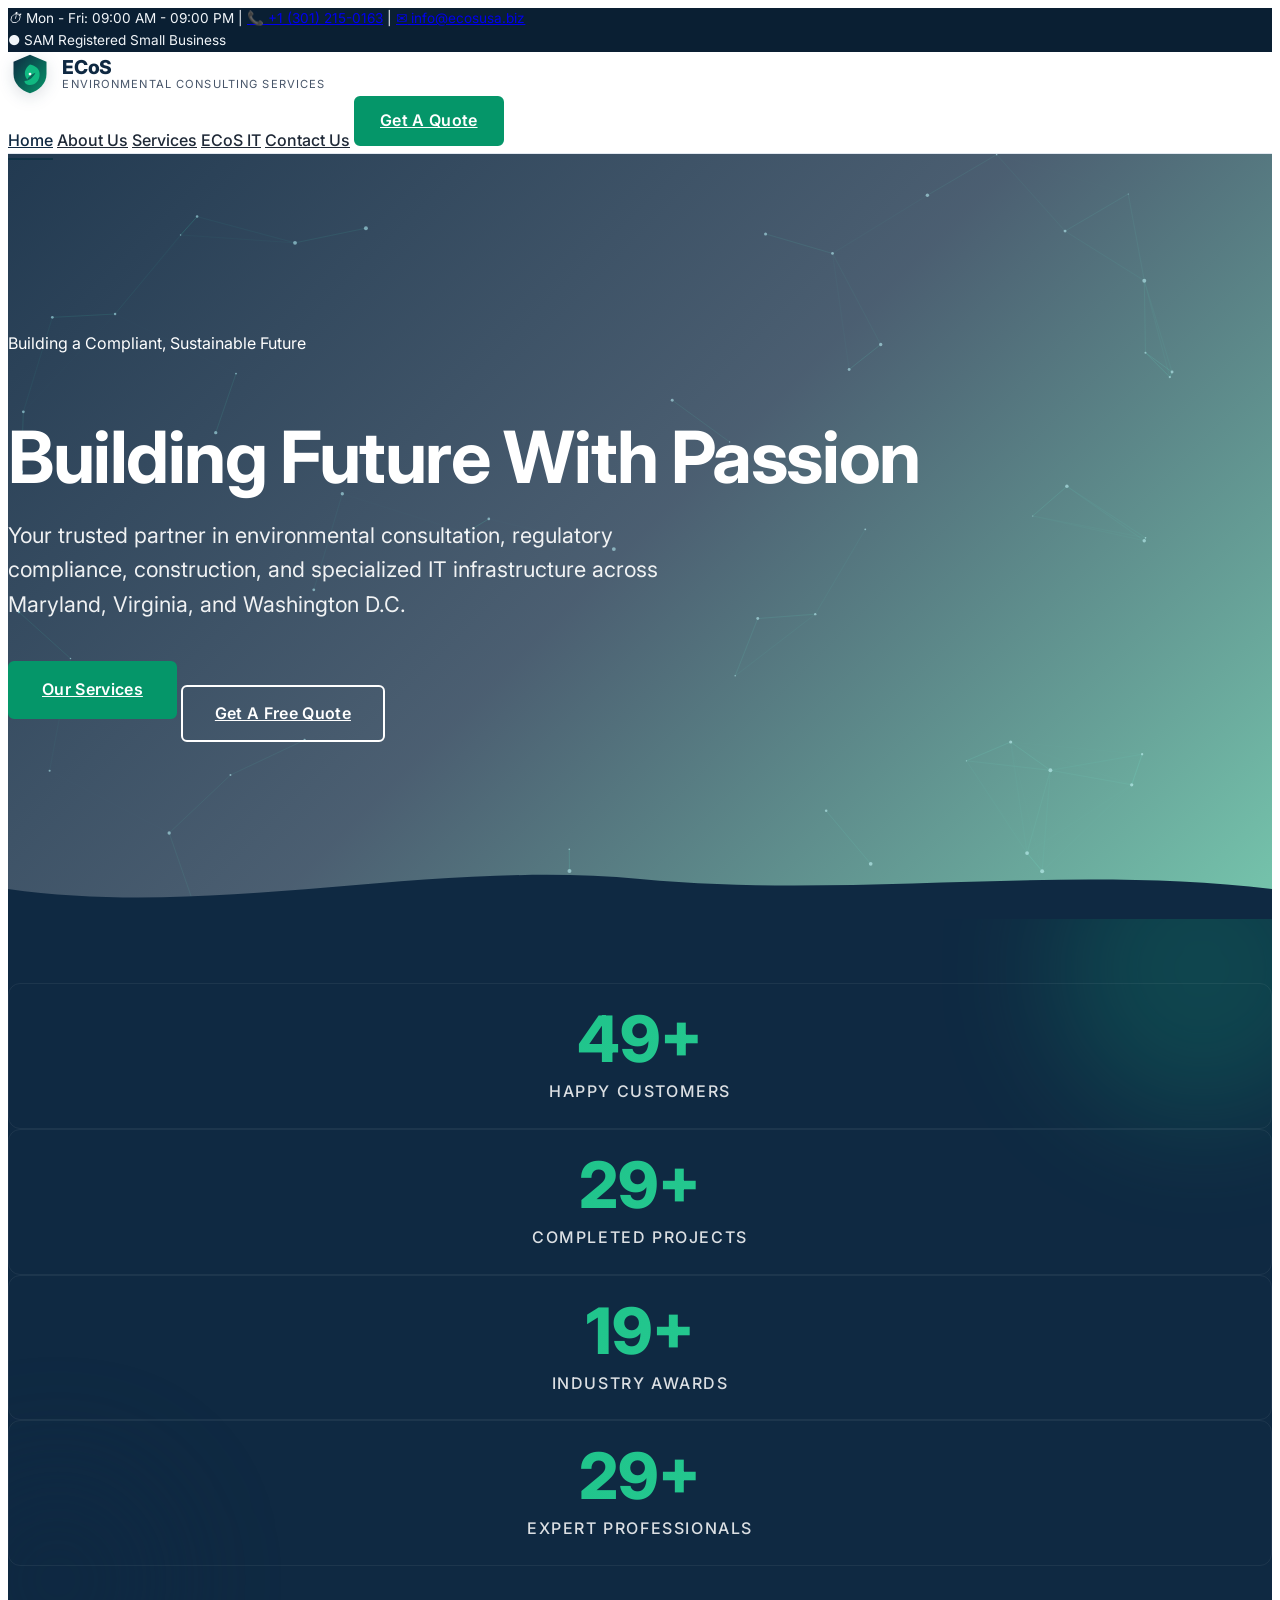
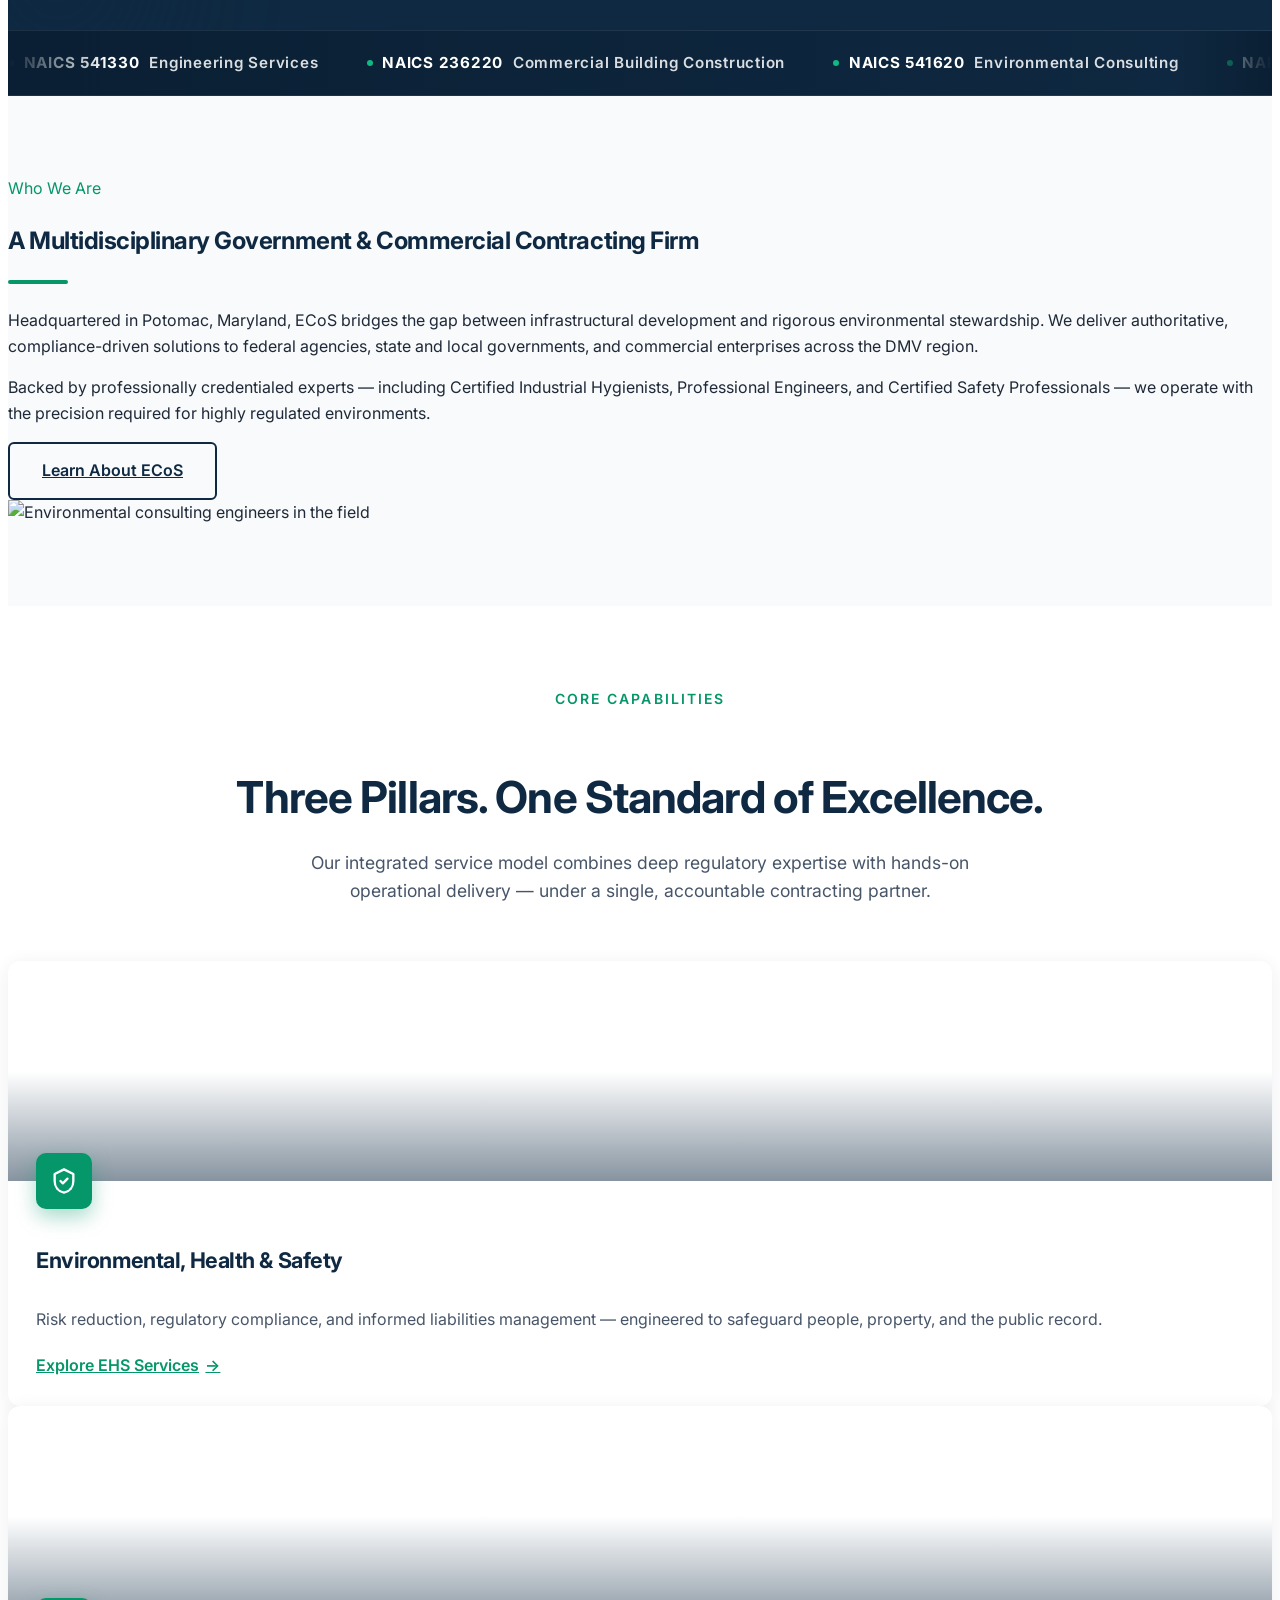
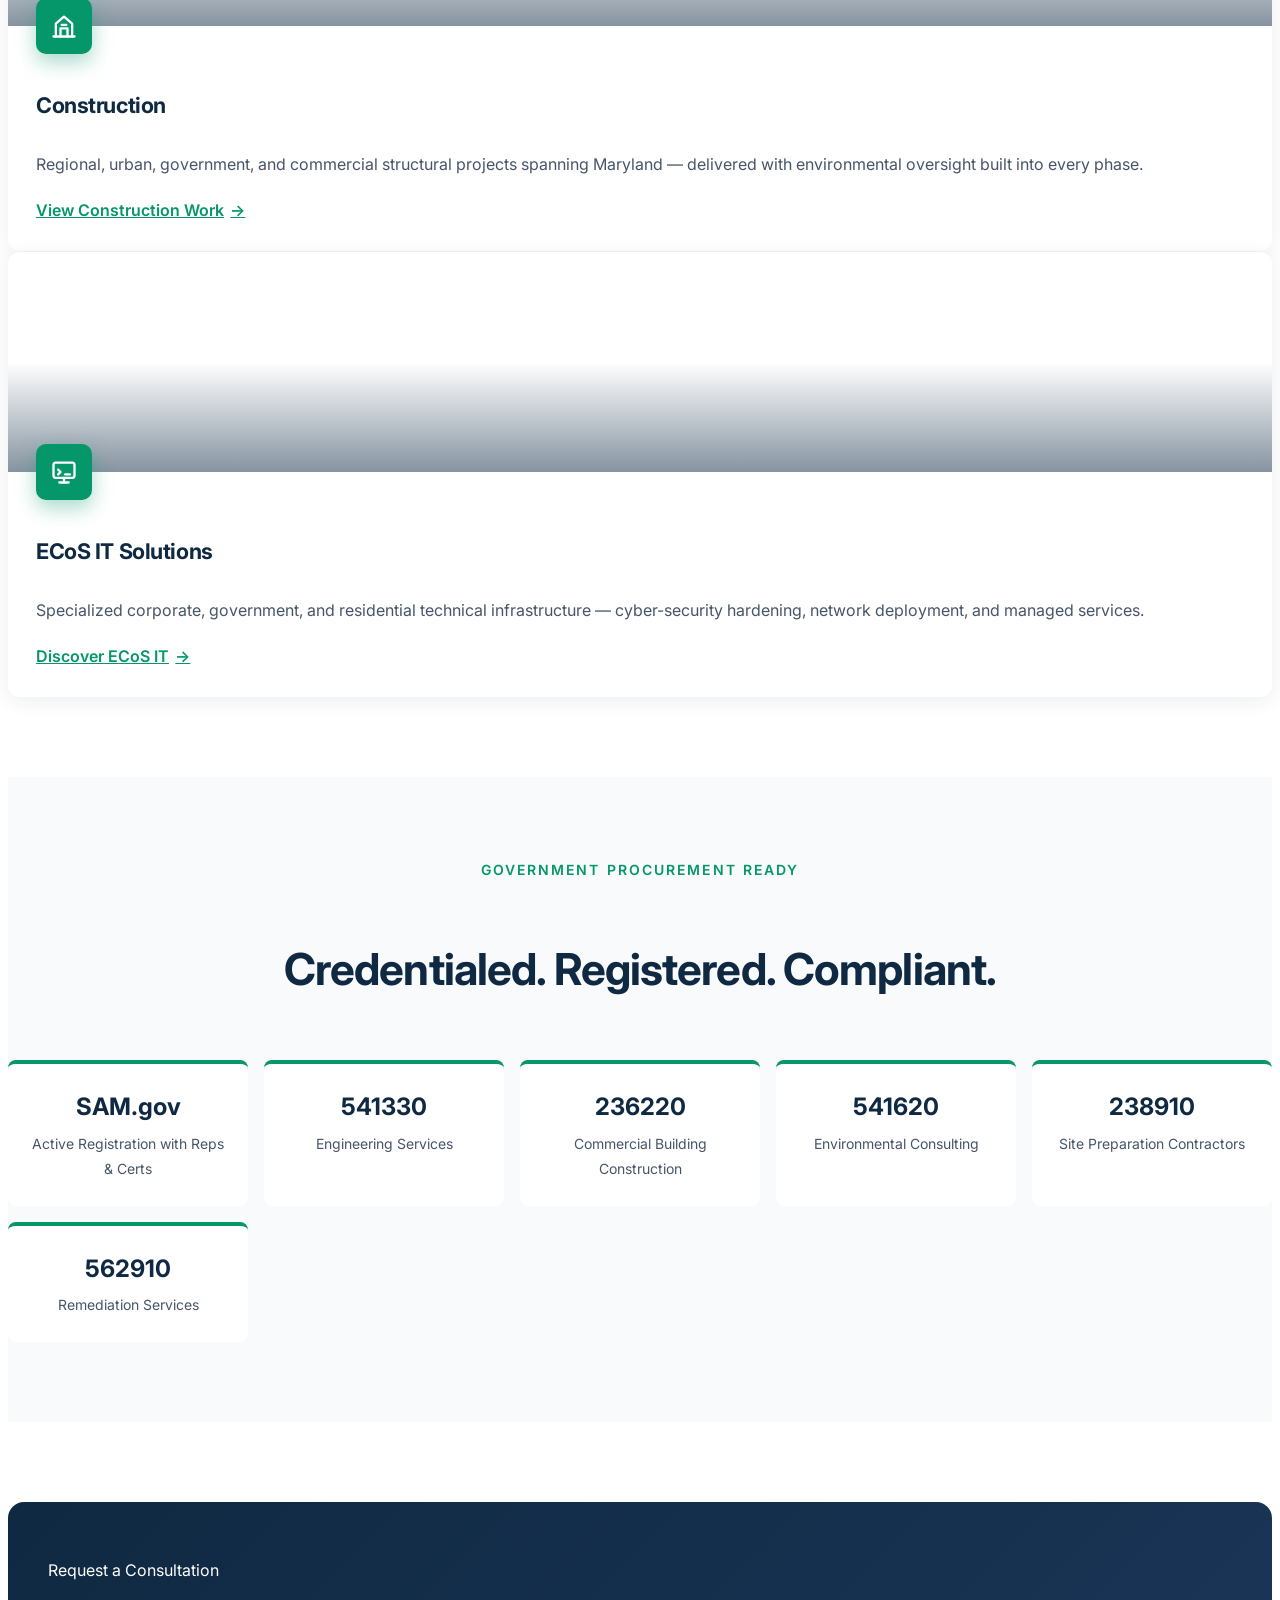
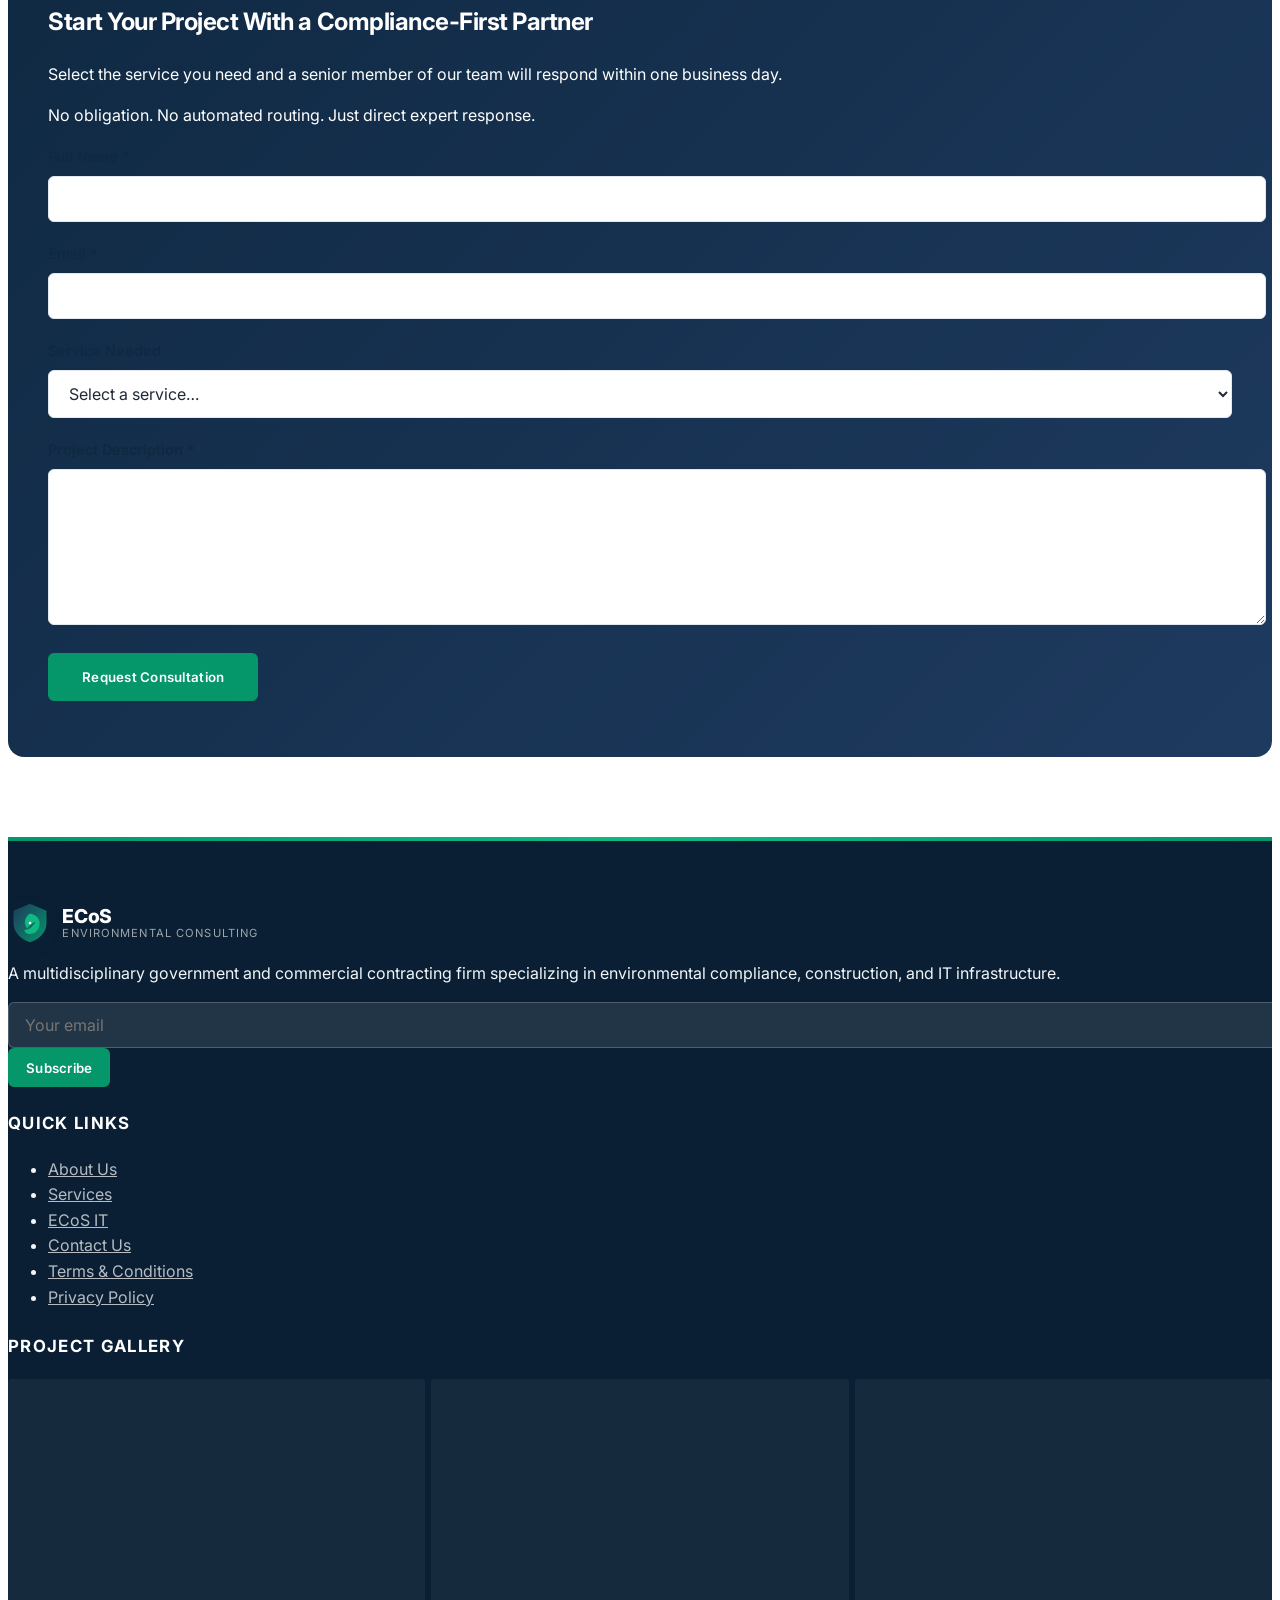
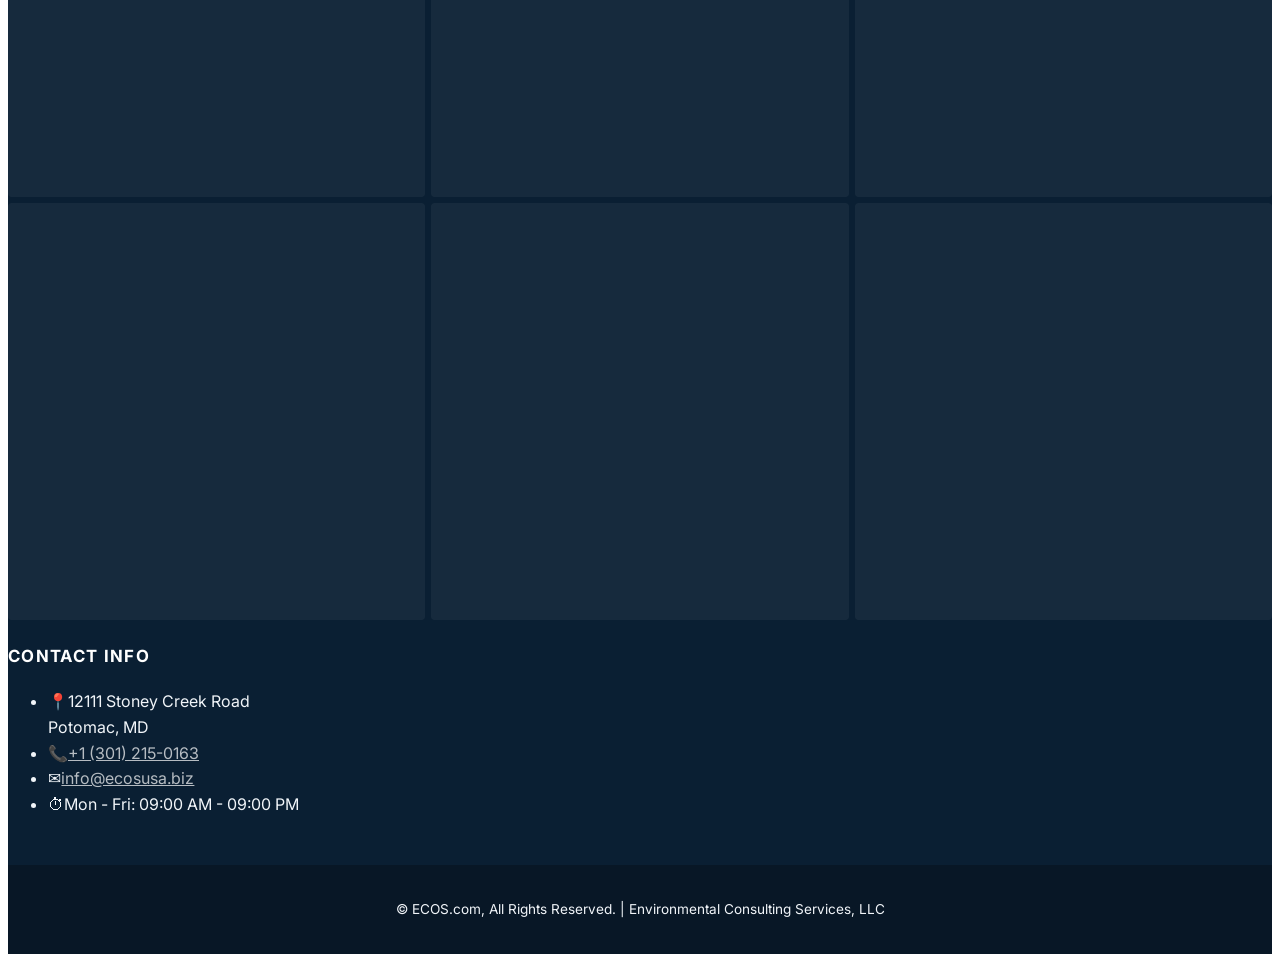
==== commit 0fcac2cd: "Polish content: round stats, soften Chaminda bio, remove Nethaka card - Round home stats to clean te" ====
--- a/index.html
+++ b/index.html
@@ -108,19 +108,19 @@
     <div class="container mx-auto px-4">
       <div class="grid grid-cols-2 md:grid-cols-4 gap-6">
         <div class="stat-item">
-          <div class="stat-number" data-target="53" data-suffix="+">0+</div>
+          <div class="stat-number" data-target="50" data-suffix="+">0+</div>
           <div class="stat-label">Happy Customers</div>
         </div>
         <div class="stat-item">
-          <div class="stat-number" data-target="34" data-suffix="+">0+</div>
+          <div class="stat-number" data-target="30" data-suffix="+">0+</div>
           <div class="stat-label">Completed Projects</div>
         </div>
         <div class="stat-item">
-          <div class="stat-number" data-target="23" data-suffix="+">0+</div>
+          <div class="stat-number" data-target="20" data-suffix="+">0+</div>
           <div class="stat-label">Industry Awards</div>
         </div>
         <div class="stat-item">
-          <div class="stat-number" data-target="31" data-suffix="+">0+</div>
+          <div class="stat-number" data-target="30" data-suffix="+">0+</div>
           <div class="stat-label">Expert Professionals</div>
         </div>
       </div>
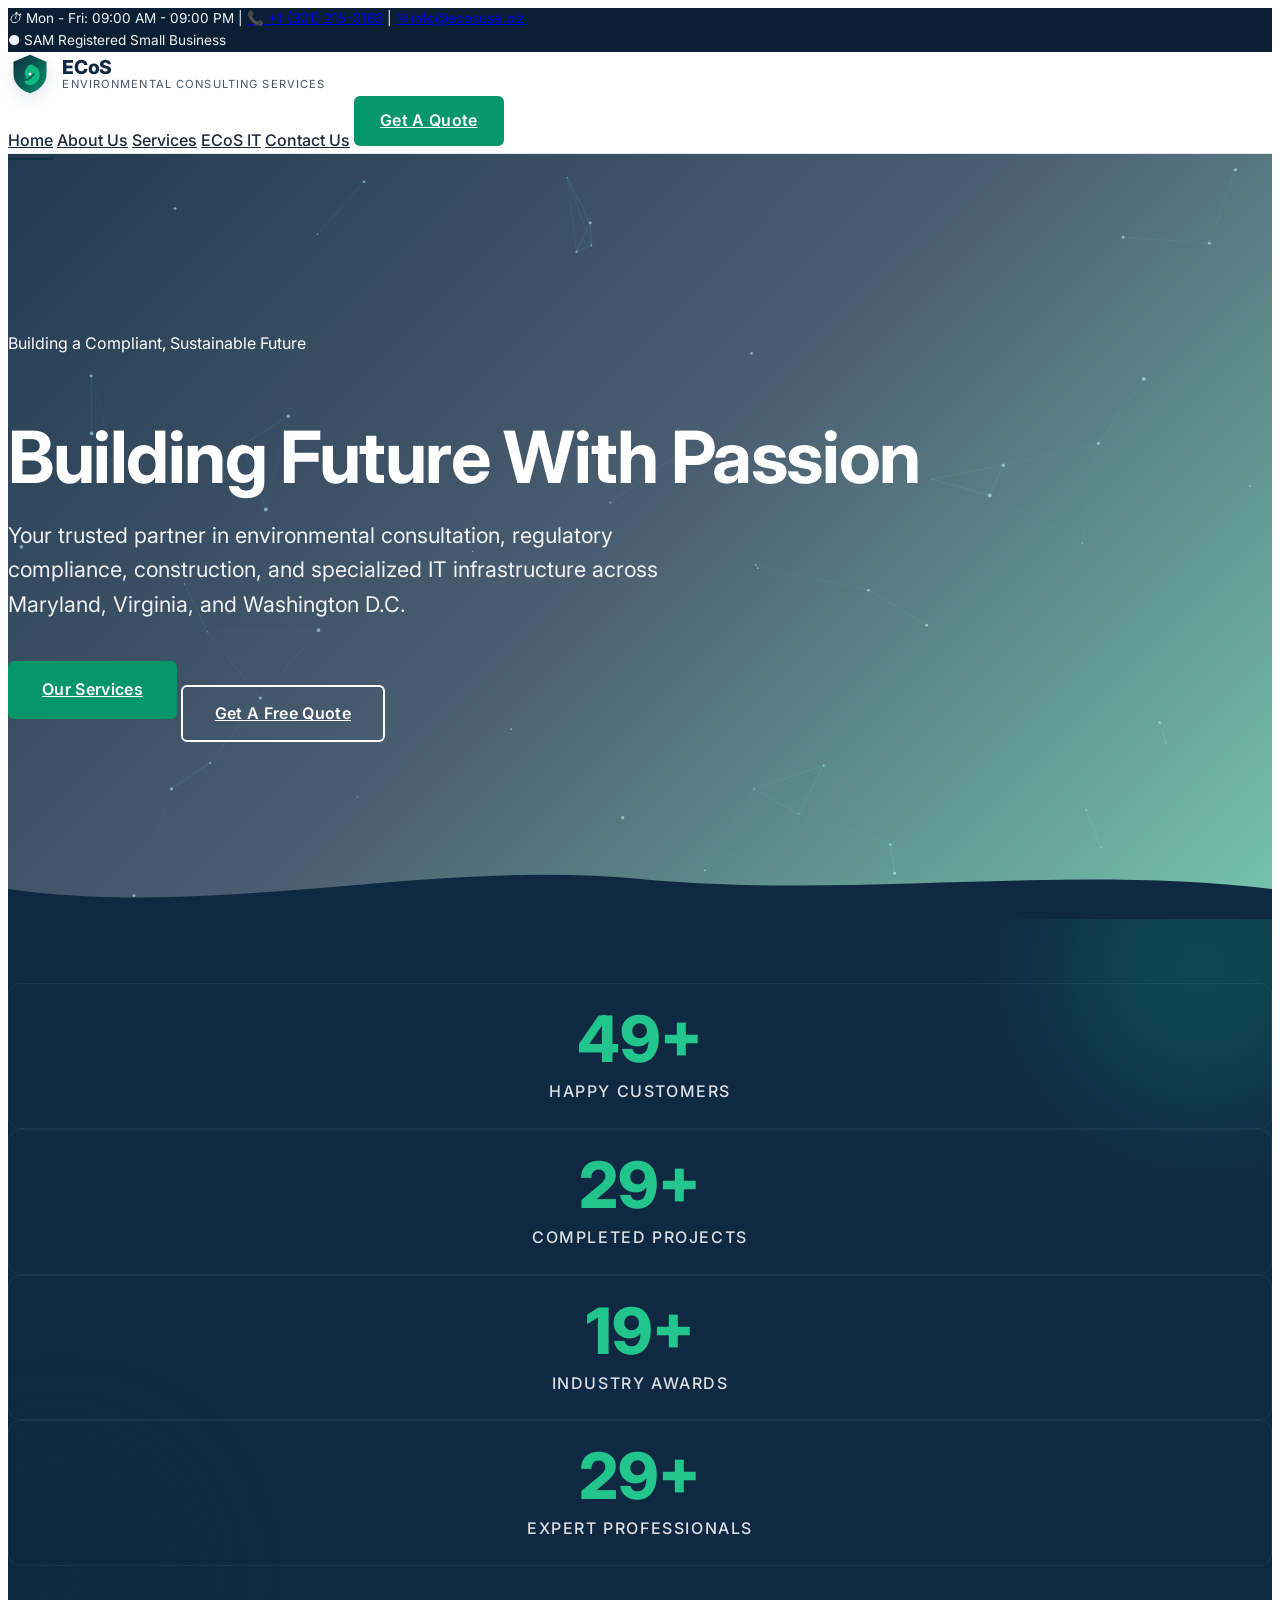
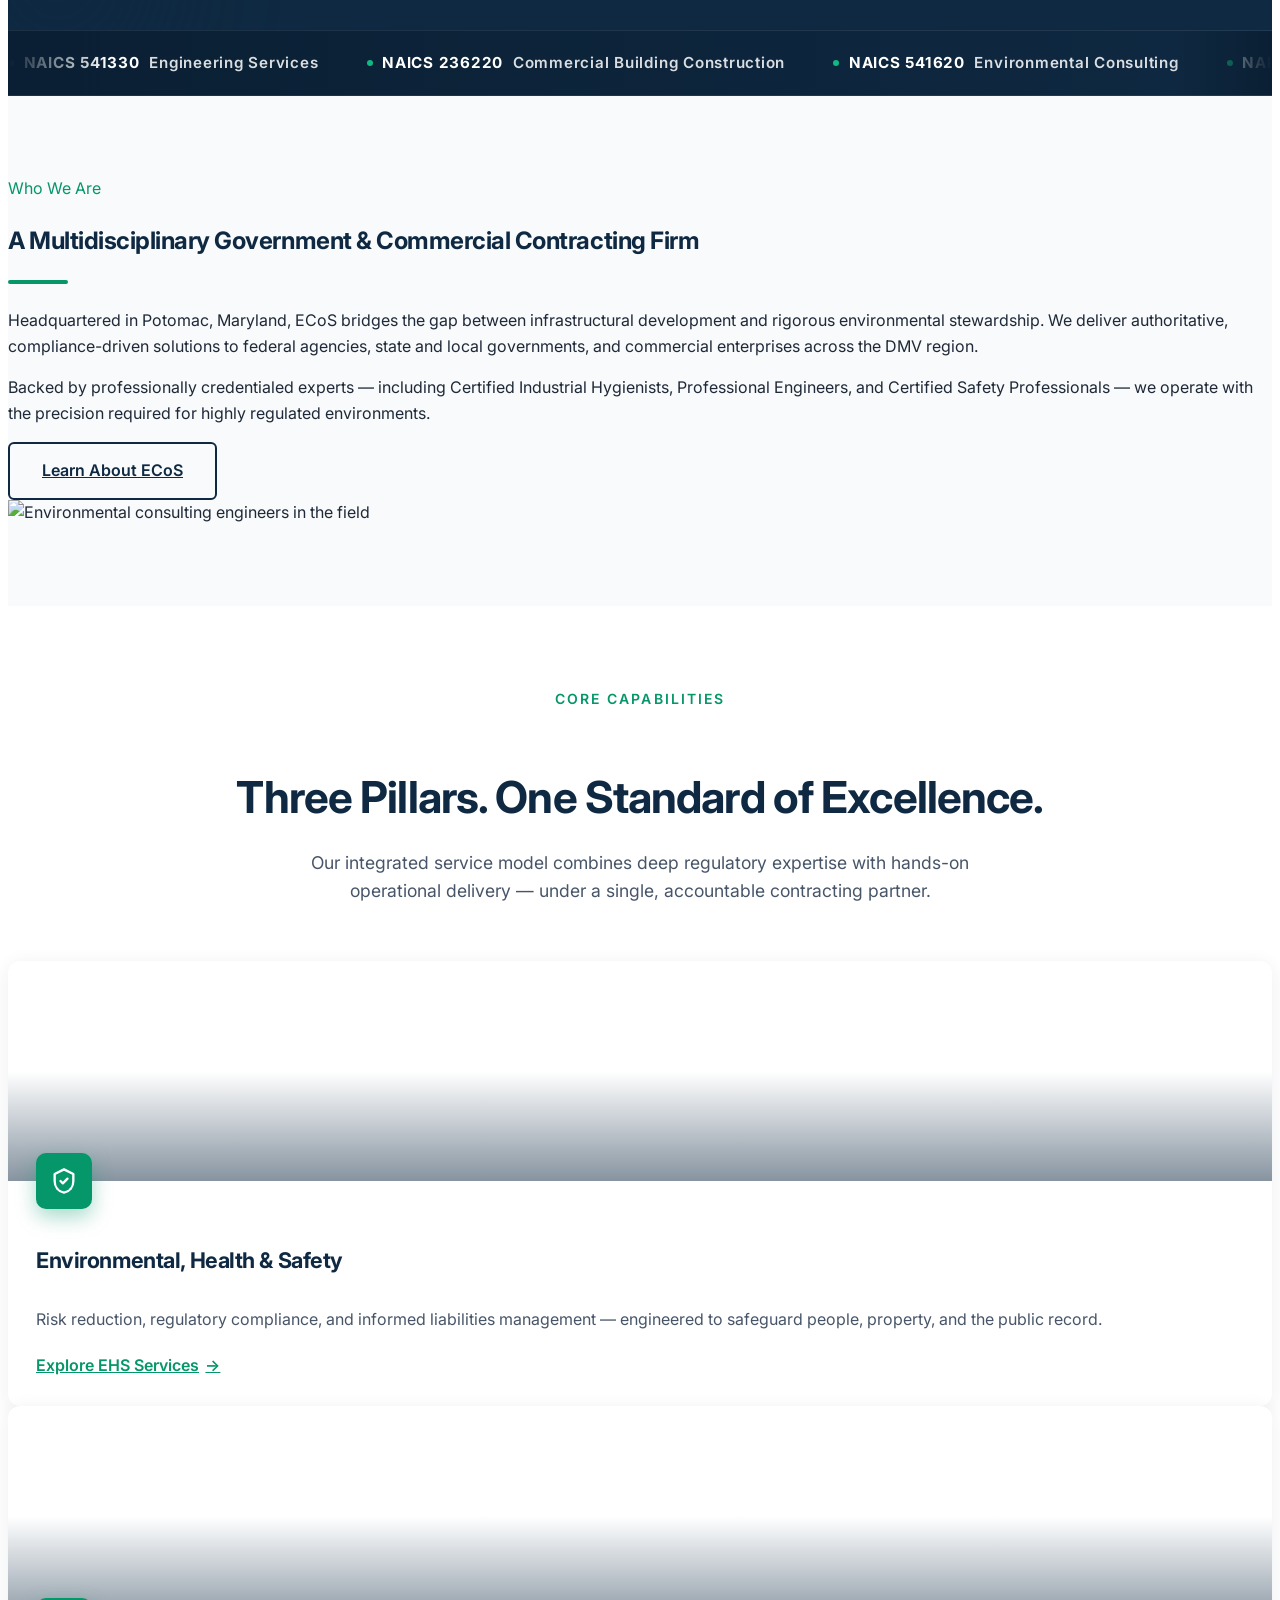
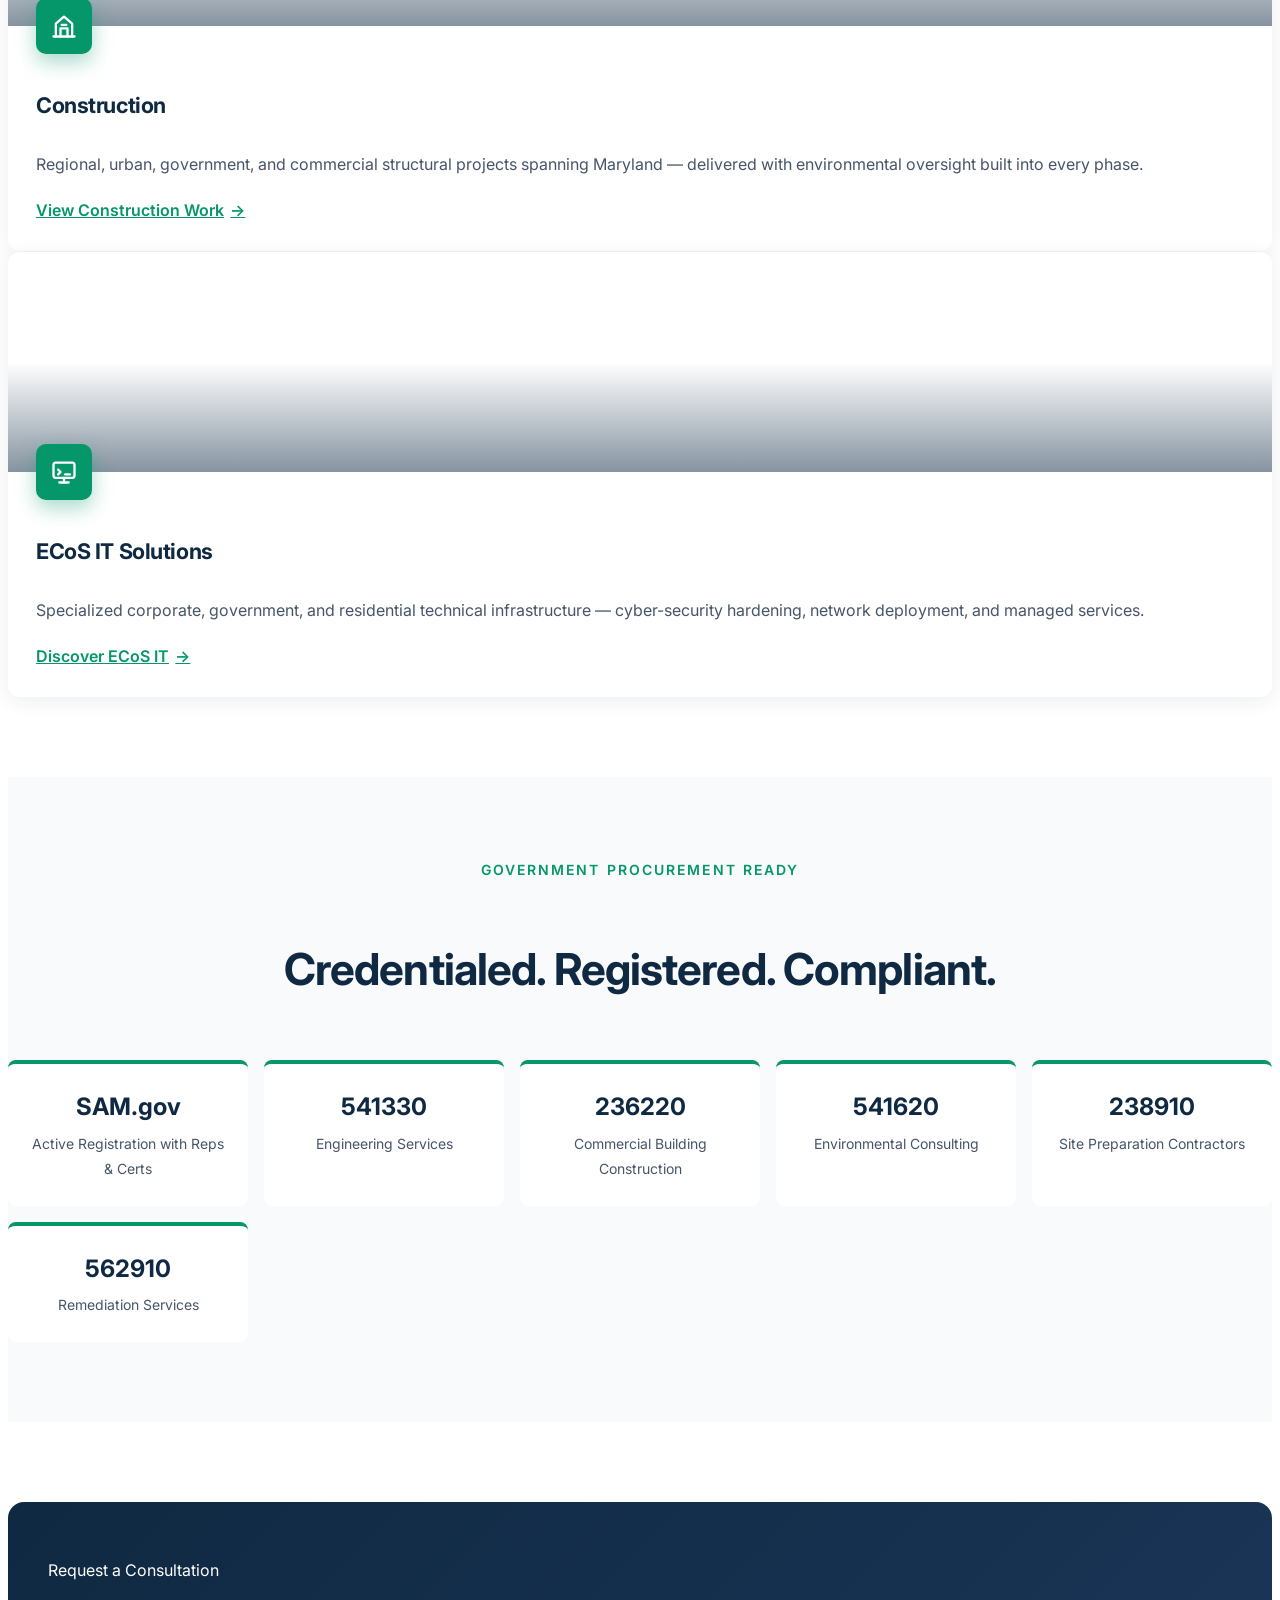
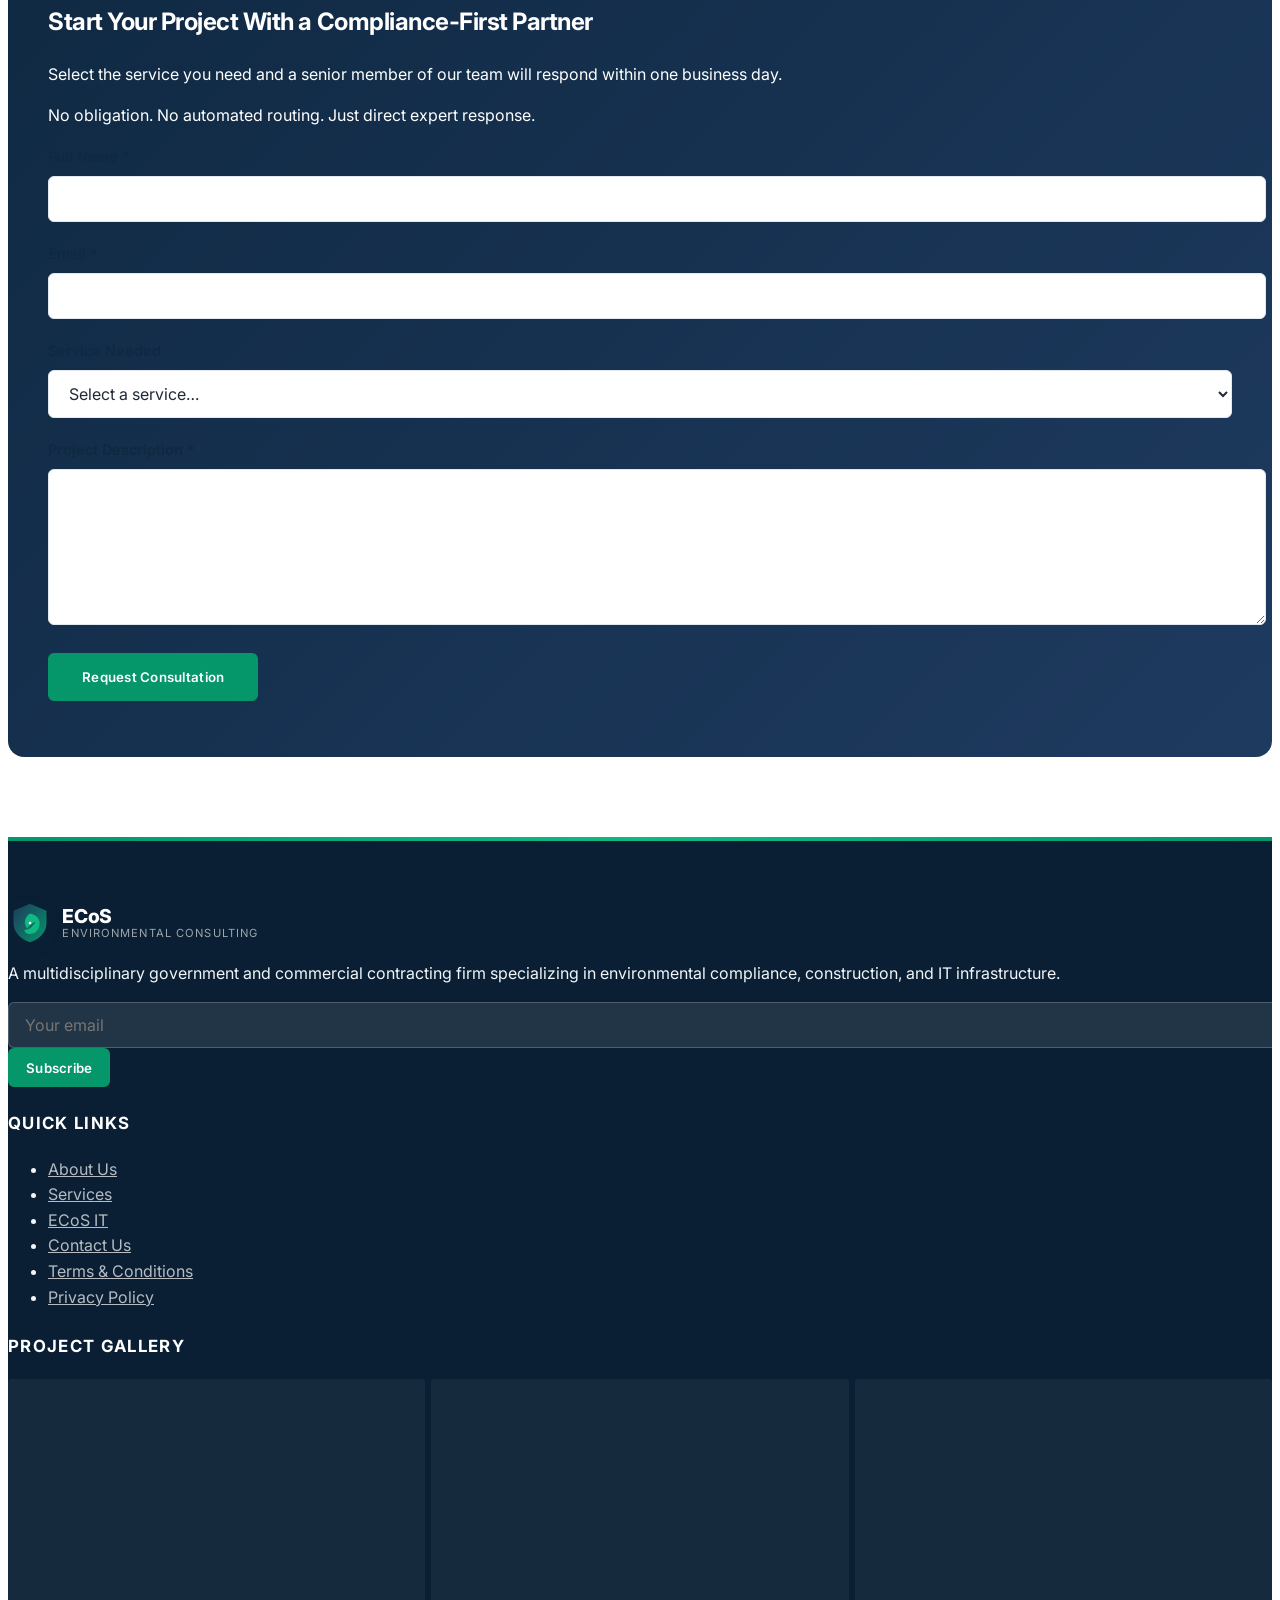
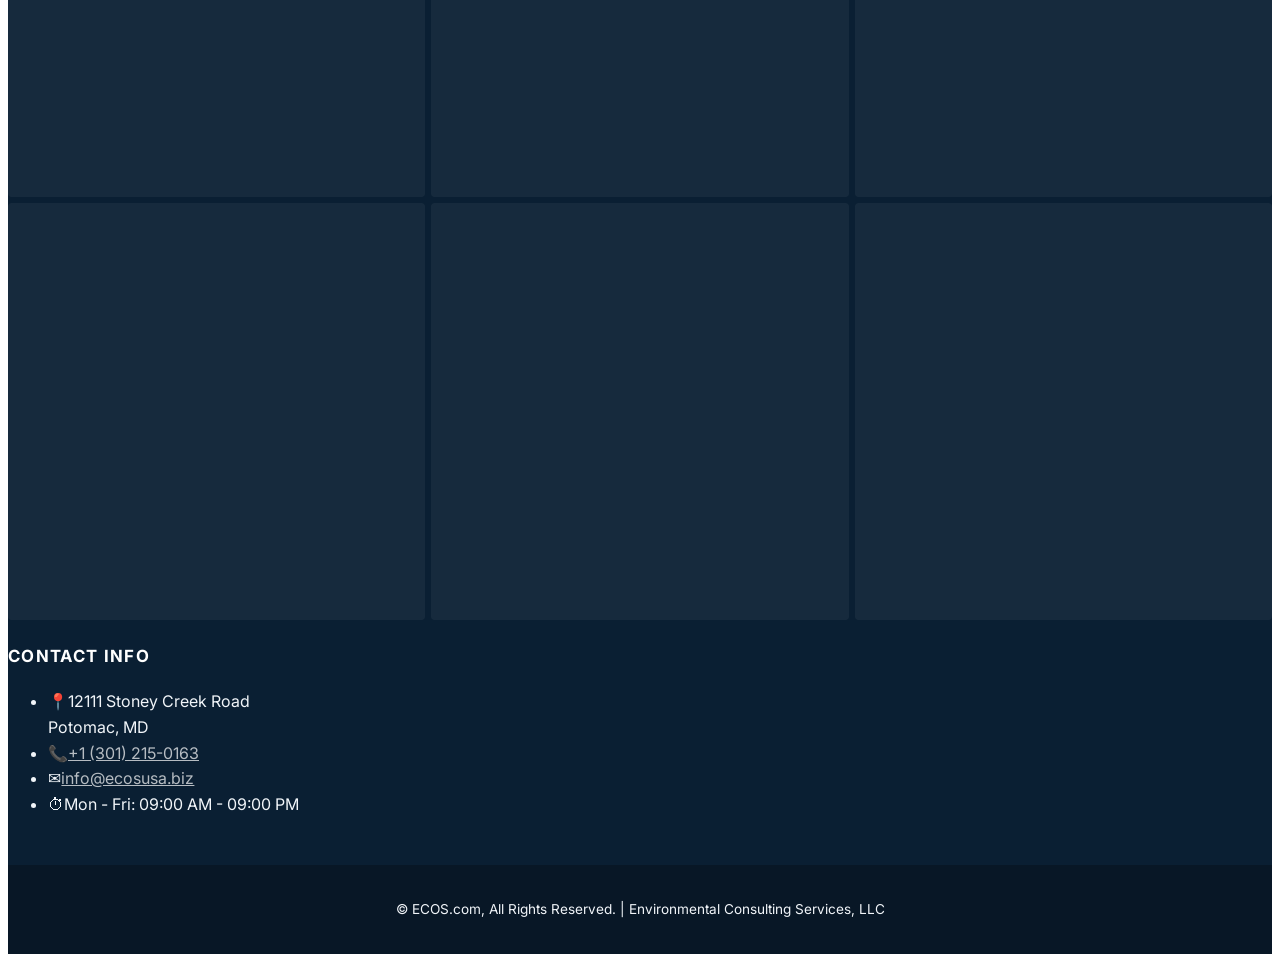
==== commit 62da4d23: "Wire up Web3Forms — real form submissions to info@ecosusa.biz - Add action URL, access_key, subject," ====
--- a/index.html
+++ b/index.html
@@ -280,7 +280,11 @@
             <p class="text-blue-100 opacity-90">No obligation. No automated routing. Just direct expert response.</p>
           </div>
 
-          <form data-contact-form class="bg-white rounded-xl p-6 md:p-8 shadow-2xl">
+          <form data-contact-form action="https://api.web3forms.com/submit" method="POST" class="bg-white rounded-xl p-6 md:p-8 shadow-2xl">
+            <input type="hidden" name="access_key" value="0ba80ea7-ed4d-4bdf-89ec-323a2fa11093" />
+            <input type="hidden" name="subject" value="New ECoS Consultation Request (Homepage)" />
+            <input type="hidden" name="from_name" value="ECoS Website — Home" />
+            <input type="checkbox" name="botcheck" style="display:none" tabindex="-1" autocomplete="off" />
             <div class="grid sm:grid-cols-2 gap-4">
               <div class="form-group">
                 <label class="form-label" for="home-name">Full Name *</label>
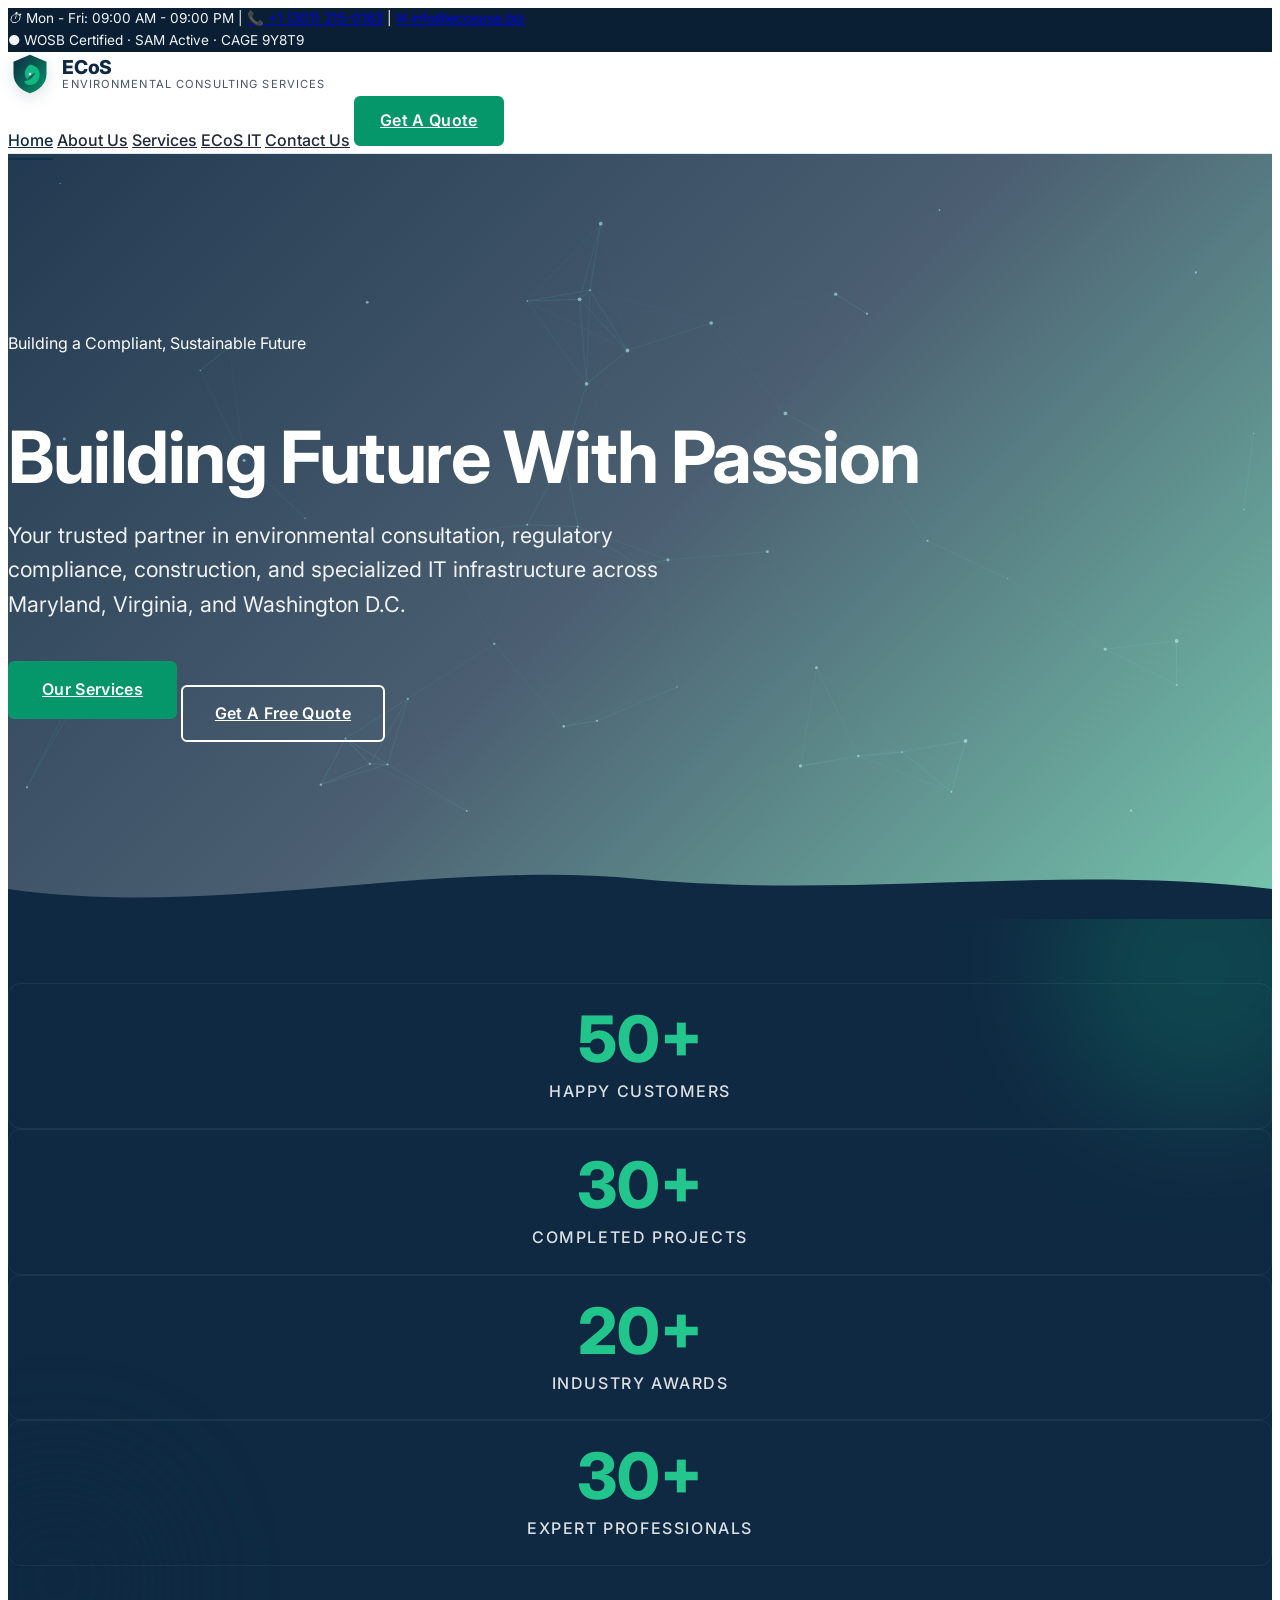
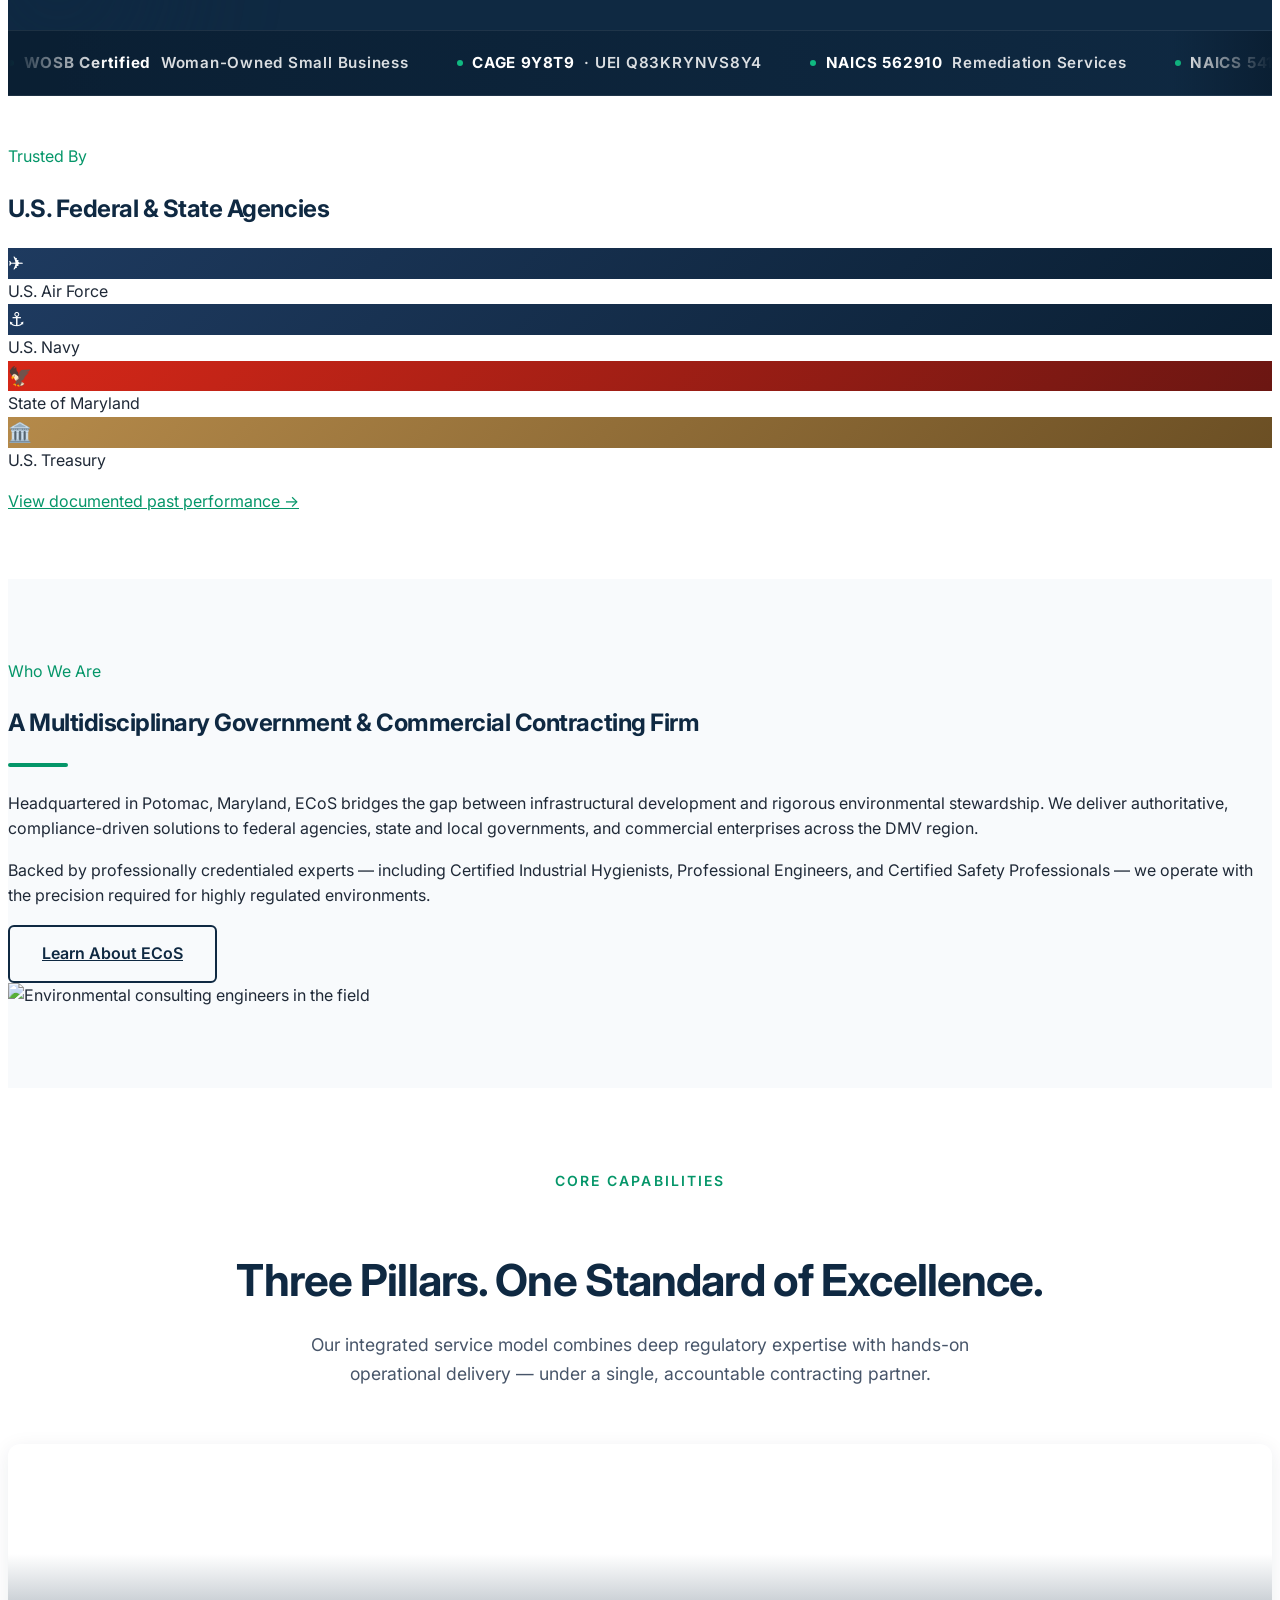
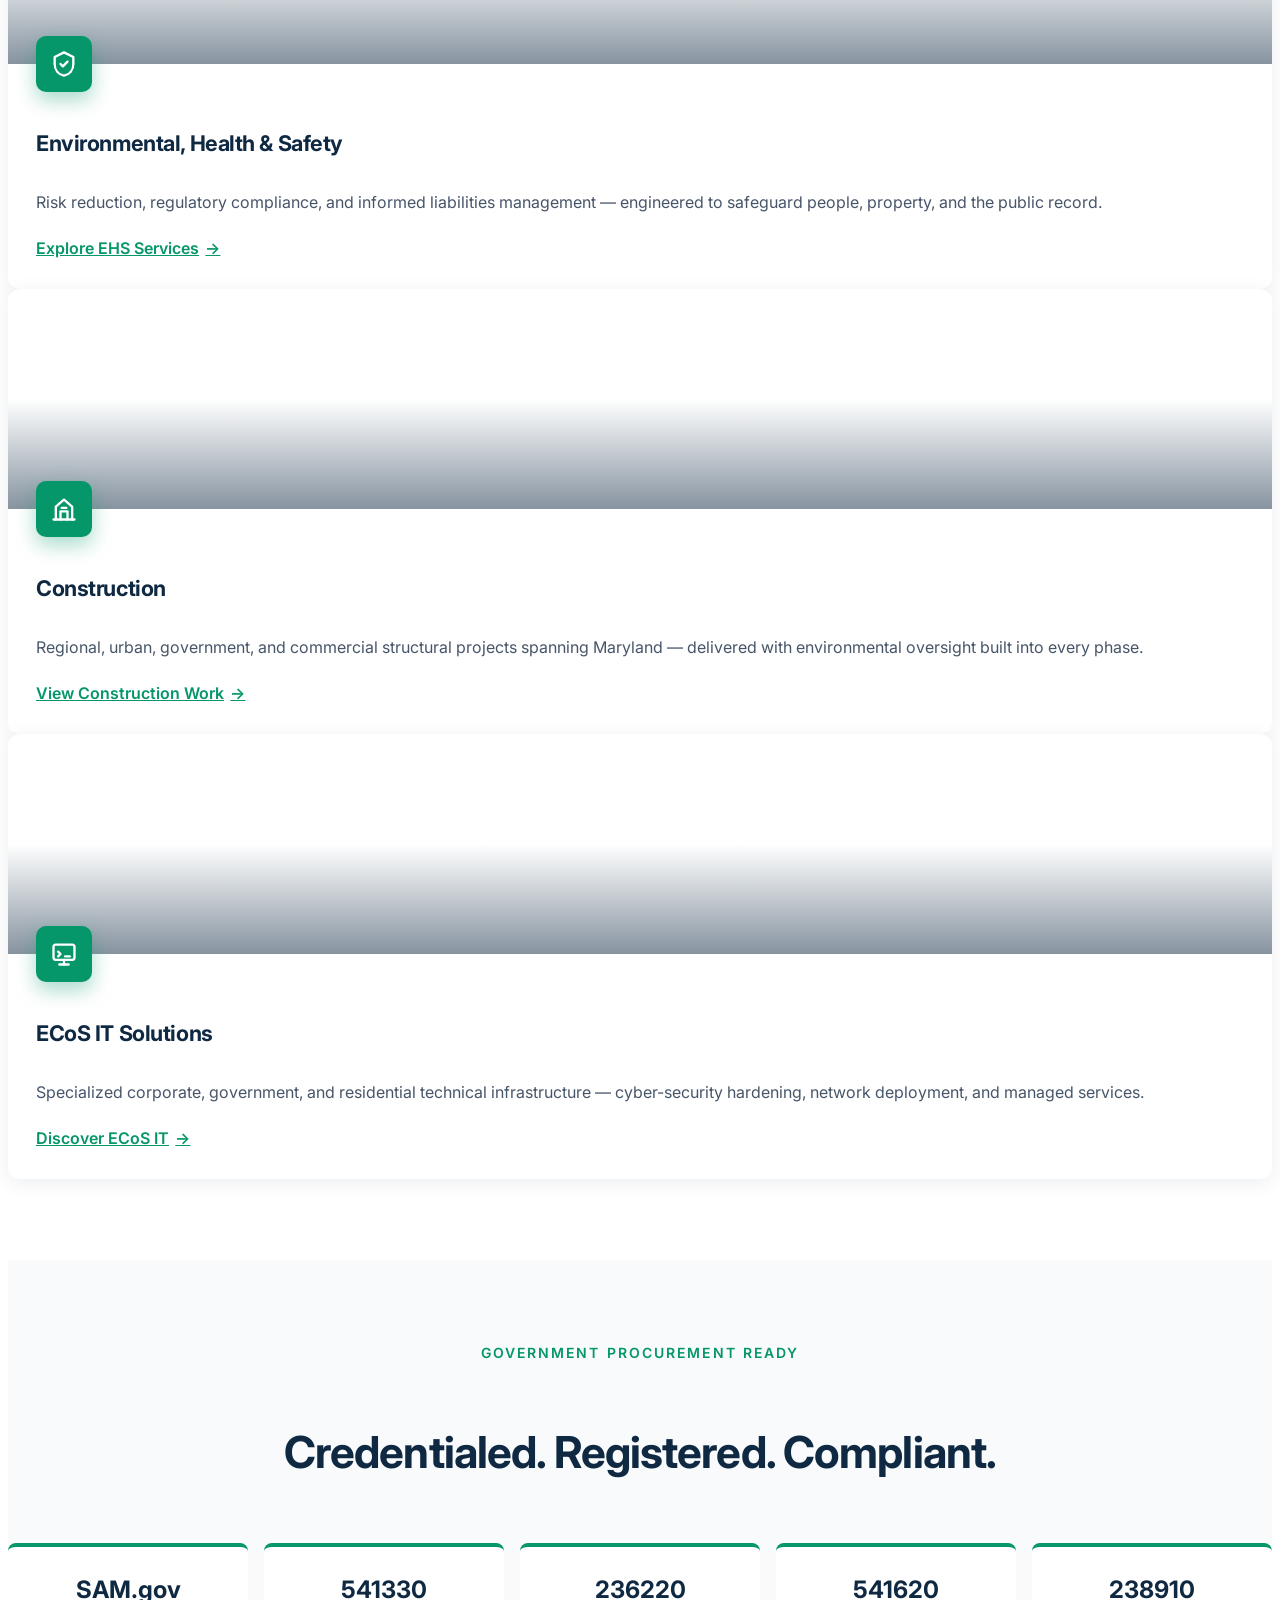
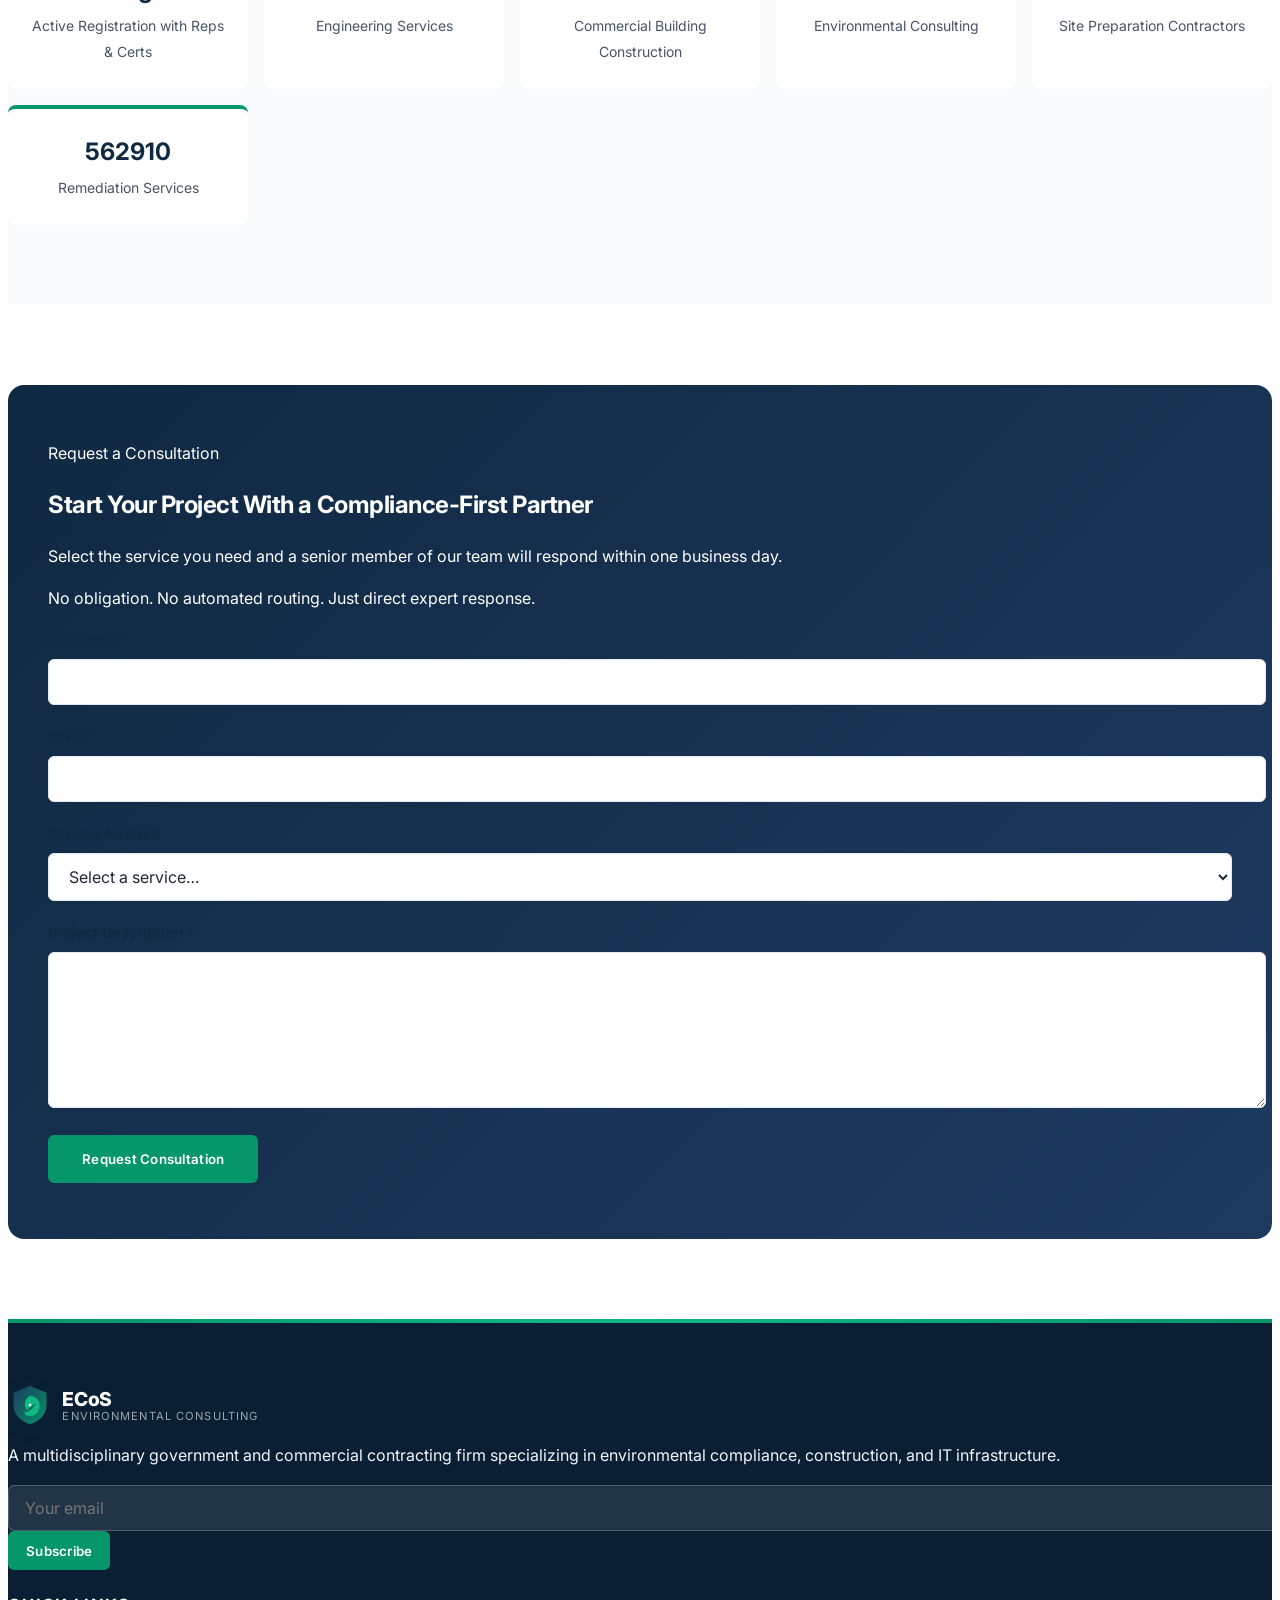
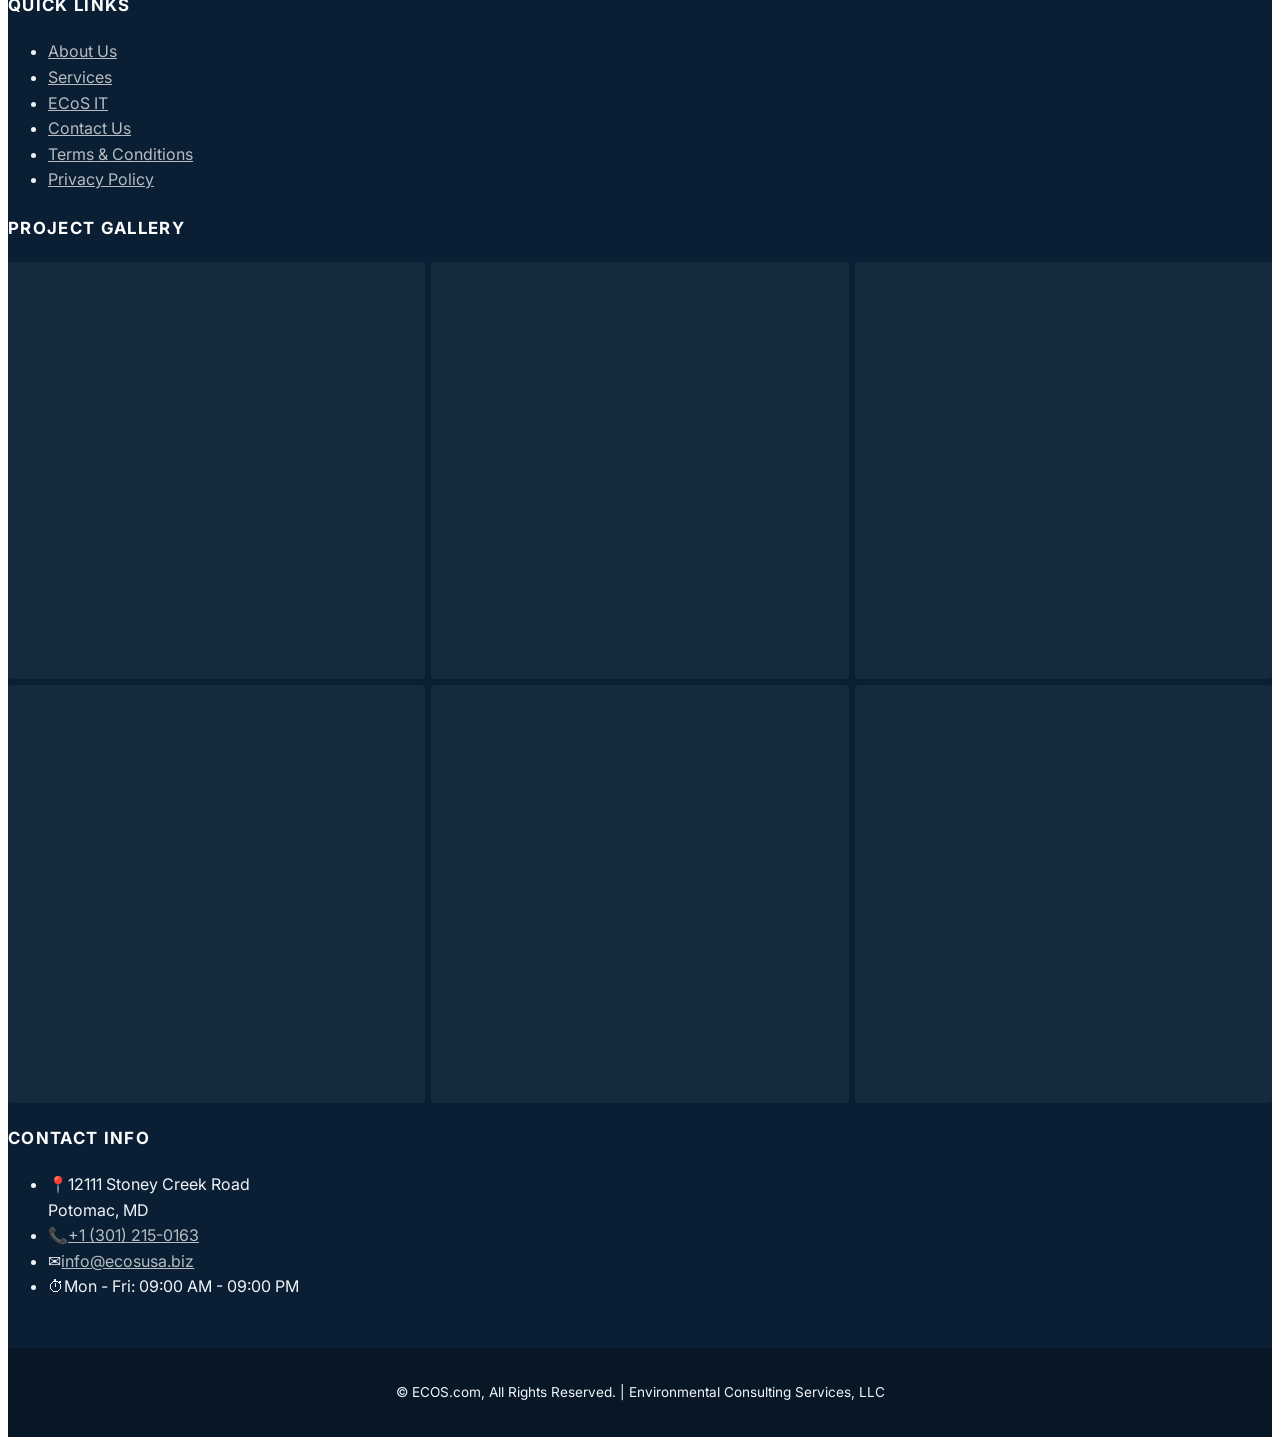
==== commit 3ec95af5: "Integrate Capabilities Statement: WOSB, CAGE/UEI, past performance About page: - Update intro to ref" ====
--- a/index.html
+++ b/index.html
@@ -35,7 +35,7 @@
         </div>
         <div class="hidden md:flex items-center gap-3 text-xs">
           <span class="text-emerald-400">●</span>
-          <span>SAM Registered Small Business</span>
+          <span>WOSB Certified · SAM Active · CAGE 9Y8T9</span>
         </div>
       </div>
     </div>
@@ -130,16 +130,48 @@
   <!-- NAICS Marquee -->
   <div class="marquee" aria-label="NAICS code coverage">
     <div class="marquee-track">
+      <div class="marquee-item"><span class="dot"></span><strong>WOSB Certified</strong> Woman-Owned Small Business</div>
+      <div class="marquee-item"><span class="dot"></span><strong>CAGE 9Y8T9</strong> · UEI Q83KRYNVS8Y4</div>
+      <div class="marquee-item"><span class="dot"></span><strong>NAICS 562910</strong> Remediation Services</div>
+      <div class="marquee-item"><span class="dot"></span><strong>NAICS 541620</strong> Environmental Consulting</div>
       <div class="marquee-item"><span class="dot"></span><strong>NAICS 541330</strong> Engineering Services</div>
       <div class="marquee-item"><span class="dot"></span><strong>NAICS 236220</strong> Commercial Building Construction</div>
-      <div class="marquee-item"><span class="dot"></span><strong>NAICS 541620</strong> Environmental Consulting</div>
+      <div class="marquee-item"><span class="dot"></span><strong>NAICS 238310</strong> Drywall &amp; Insulation</div>
+      <div class="marquee-item"><span class="dot"></span><strong>NAICS 238320</strong> Painting &amp; Wall Covering</div>
+      <div class="marquee-item"><span class="dot"></span><strong>NAICS 238330</strong> Flooring Contractors</div>
       <div class="marquee-item"><span class="dot"></span><strong>NAICS 238910</strong> Site Preparation</div>
-      <div class="marquee-item"><span class="dot"></span><strong>NAICS 238310</strong> Drywall &amp; Insulation</div>
-      <div class="marquee-item"><span class="dot"></span><strong>NAICS 562910</strong> Remediation Services</div>
-      <div class="marquee-item"><span class="dot"></span><strong>SAM.gov Active</strong> Small Business</div>
-      <div class="marquee-item"><span class="dot"></span><strong>CIH · CSP · CHMM · P.E.</strong> Credentialed</div>
+      <div class="marquee-item"><span class="dot"></span><strong>SAM.gov Active</strong> P-Cards Accepted</div>
     </div>
   </div>
+
+  <!-- Trusted By -->
+  <section class="section" style="padding-top: 3rem; padding-bottom: 3rem;">
+    <div class="container mx-auto px-4">
+      <div class="text-center mb-8">
+        <span class="eyebrow text-emerald font-semibold tracking-widest uppercase text-sm">Trusted By</span>
+        <h2 class="text-2xl md:text-3xl font-bold mt-2">U.S. Federal &amp; State Agencies</h2>
+      </div>
+      <div class="grid grid-cols-2 md:grid-cols-4 gap-6 max-w-4xl mx-auto">
+        <div class="text-center reveal">
+          <div class="mx-auto w-16 h-16 rounded-full flex items-center justify-center mb-2" style="background: linear-gradient(135deg, #1e3a5f, #0a1f33); color: white; font-size: 1.2rem;">✈️</div>
+          <div class="font-semibold text-sm">U.S. Air Force</div>
+        </div>
+        <div class="text-center reveal delay-1">
+          <div class="mx-auto w-16 h-16 rounded-full flex items-center justify-center mb-2" style="background: linear-gradient(135deg, #1e3a5f, #0a1f33); color: white; font-size: 1.2rem;">⚓</div>
+          <div class="font-semibold text-sm">U.S. Navy</div>
+        </div>
+        <div class="text-center reveal delay-2">
+          <div class="mx-auto w-16 h-16 rounded-full flex items-center justify-center mb-2" style="background: linear-gradient(135deg, #d62718, #6b1612); color: white; font-size: 1.2rem;">🦅</div>
+          <div class="font-semibold text-sm">State of Maryland</div>
+        </div>
+        <div class="text-center reveal delay-3">
+          <div class="mx-auto w-16 h-16 rounded-full flex items-center justify-center mb-2" style="background: linear-gradient(135deg, #b58a4a, #6b4f24); color: white; font-size: 1.2rem;">🏛️</div>
+          <div class="font-semibold text-sm">U.S. Treasury</div>
+        </div>
+      </div>
+      <p class="text-center text-gray-500 text-sm mt-6"><a href="about.html#past-performance" style="color: var(--ecos-emerald);">View documented past performance &rarr;</a></p>
+    </div>
+  </section>
 
   <!-- About / Intro Strip -->
   <section class="section bg-gray-light">
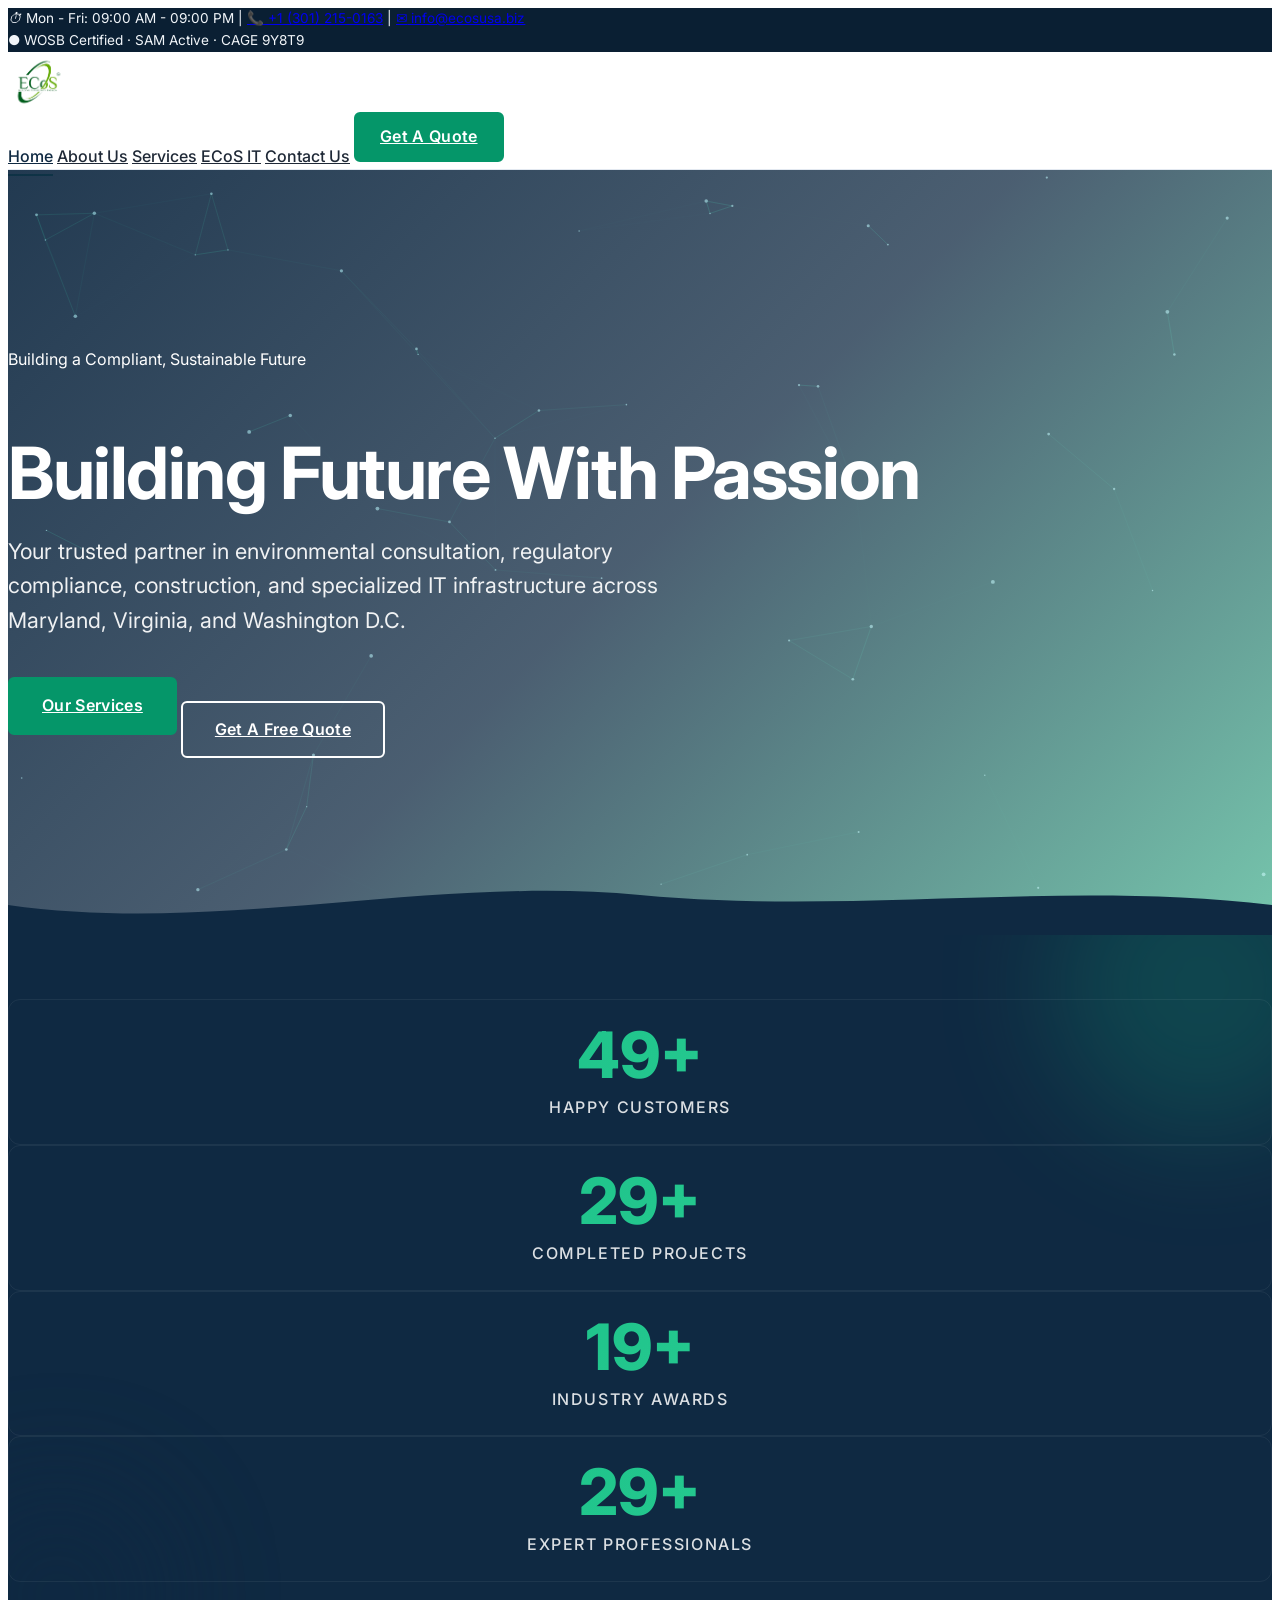
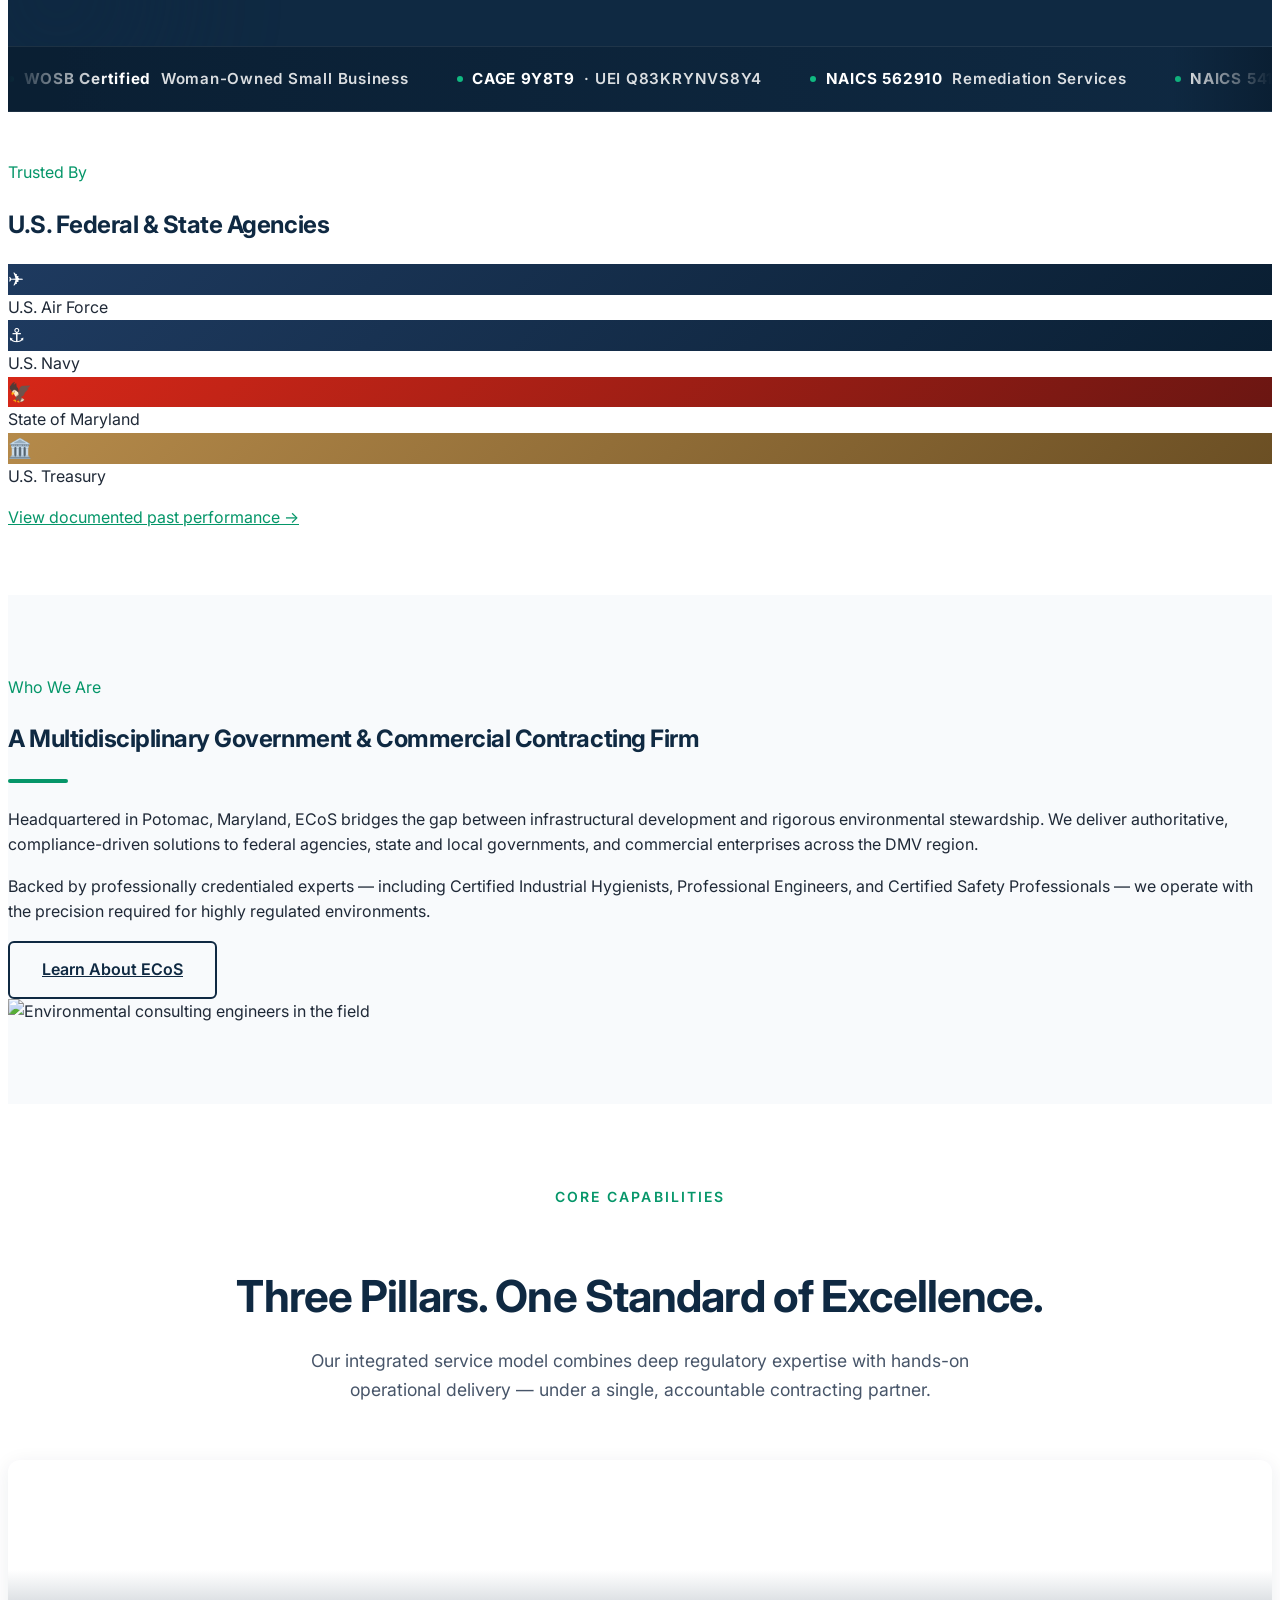
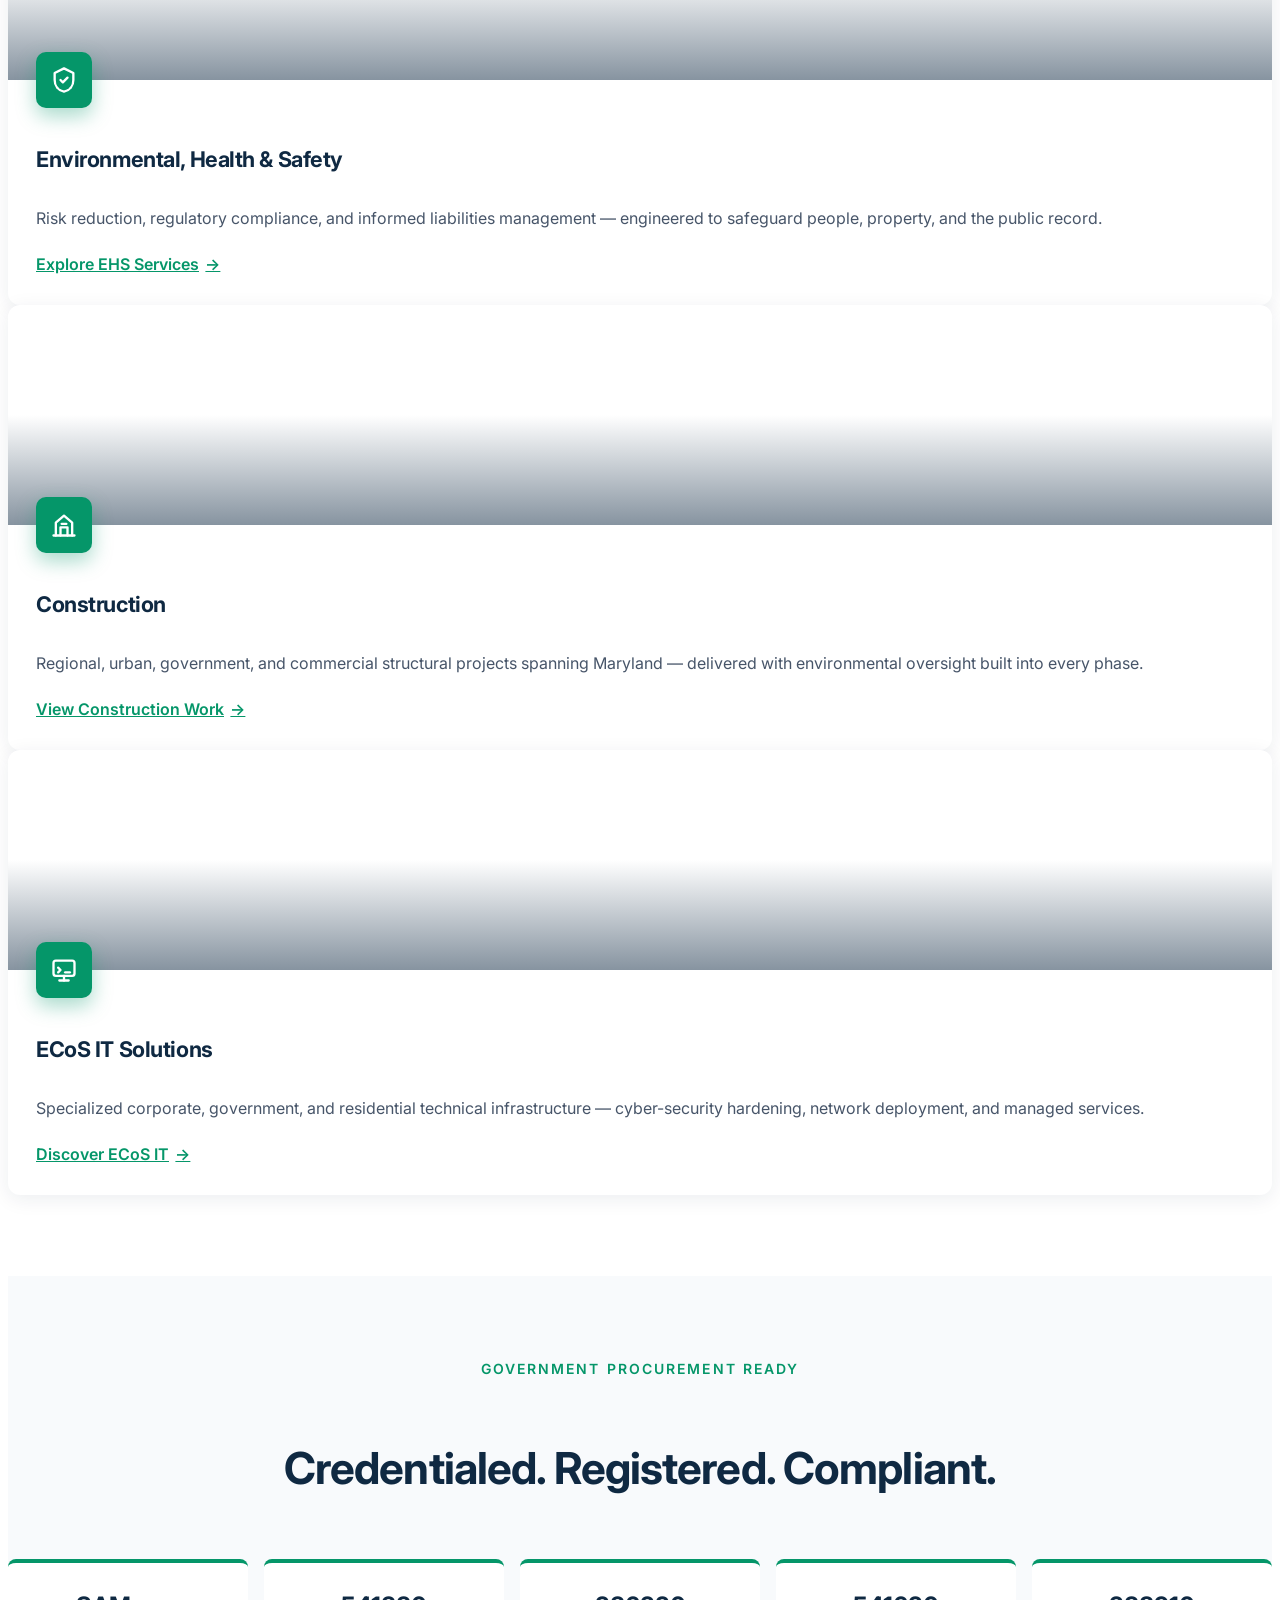
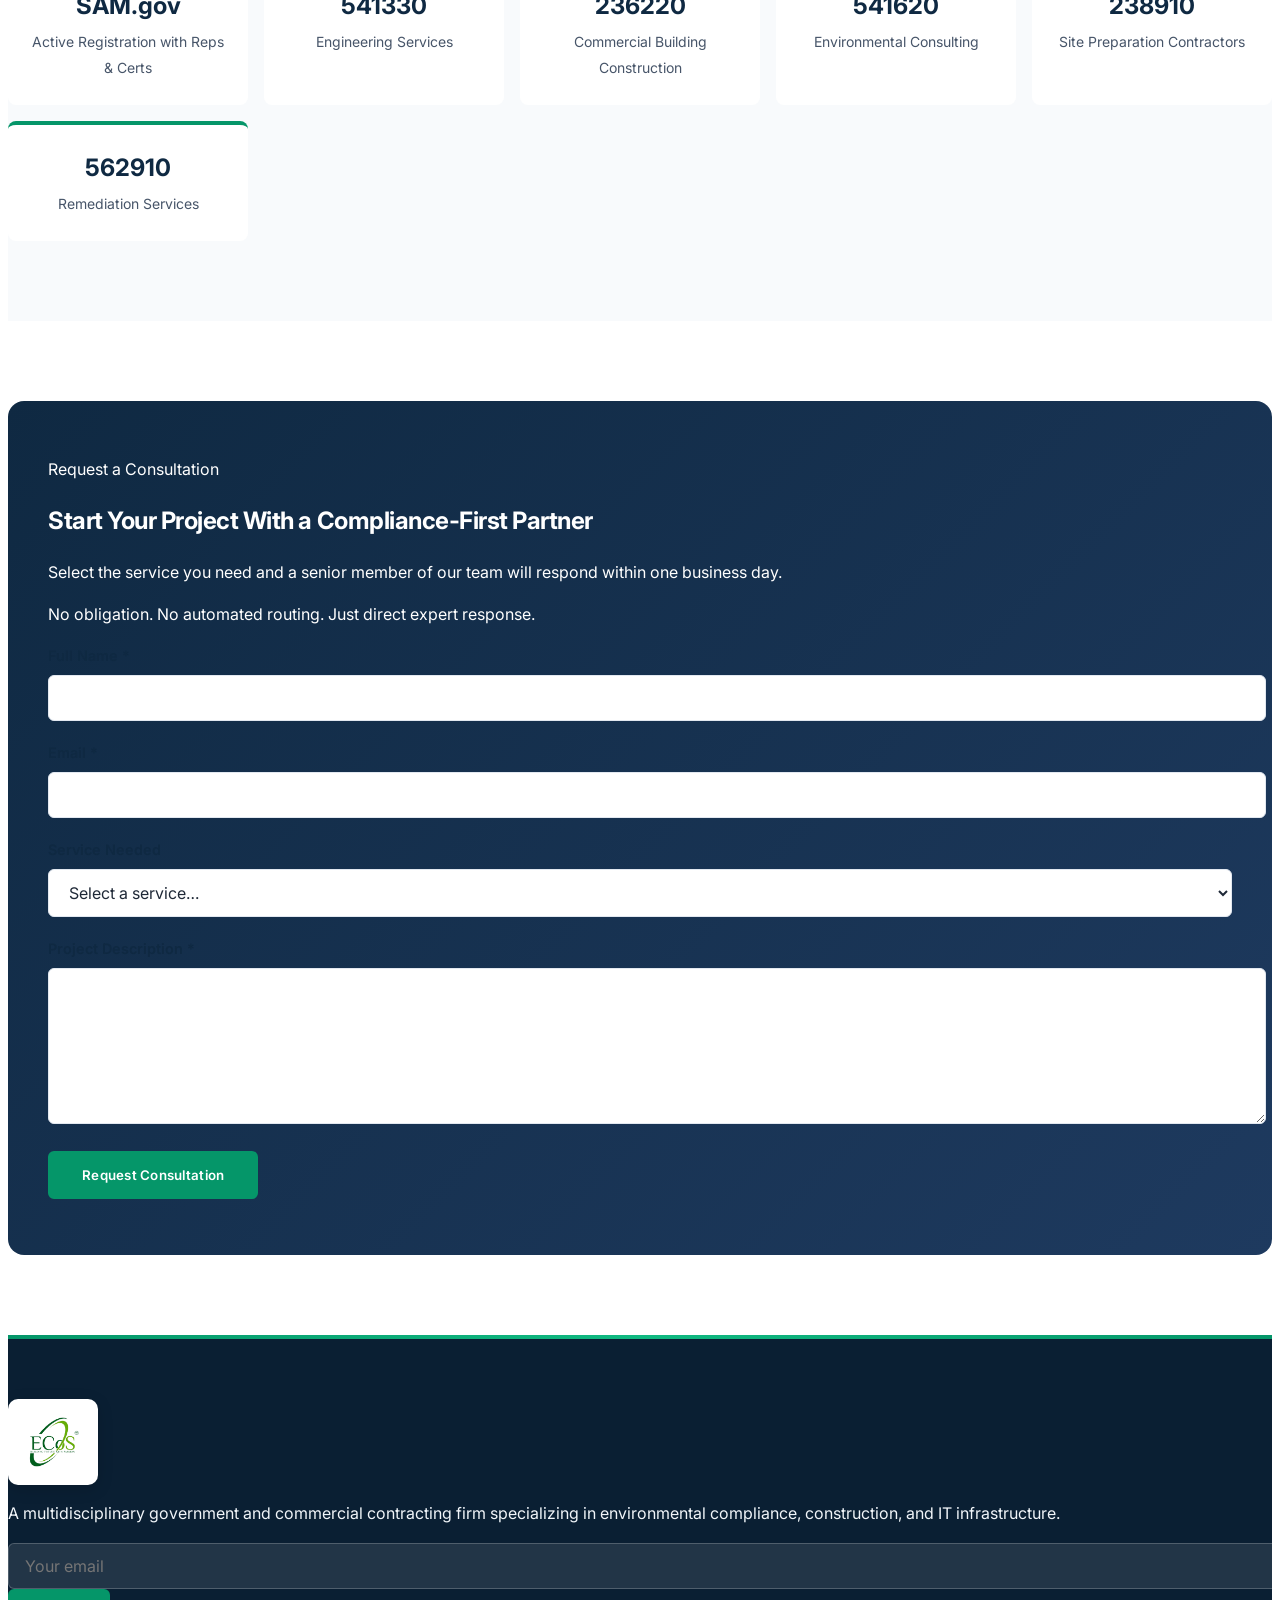
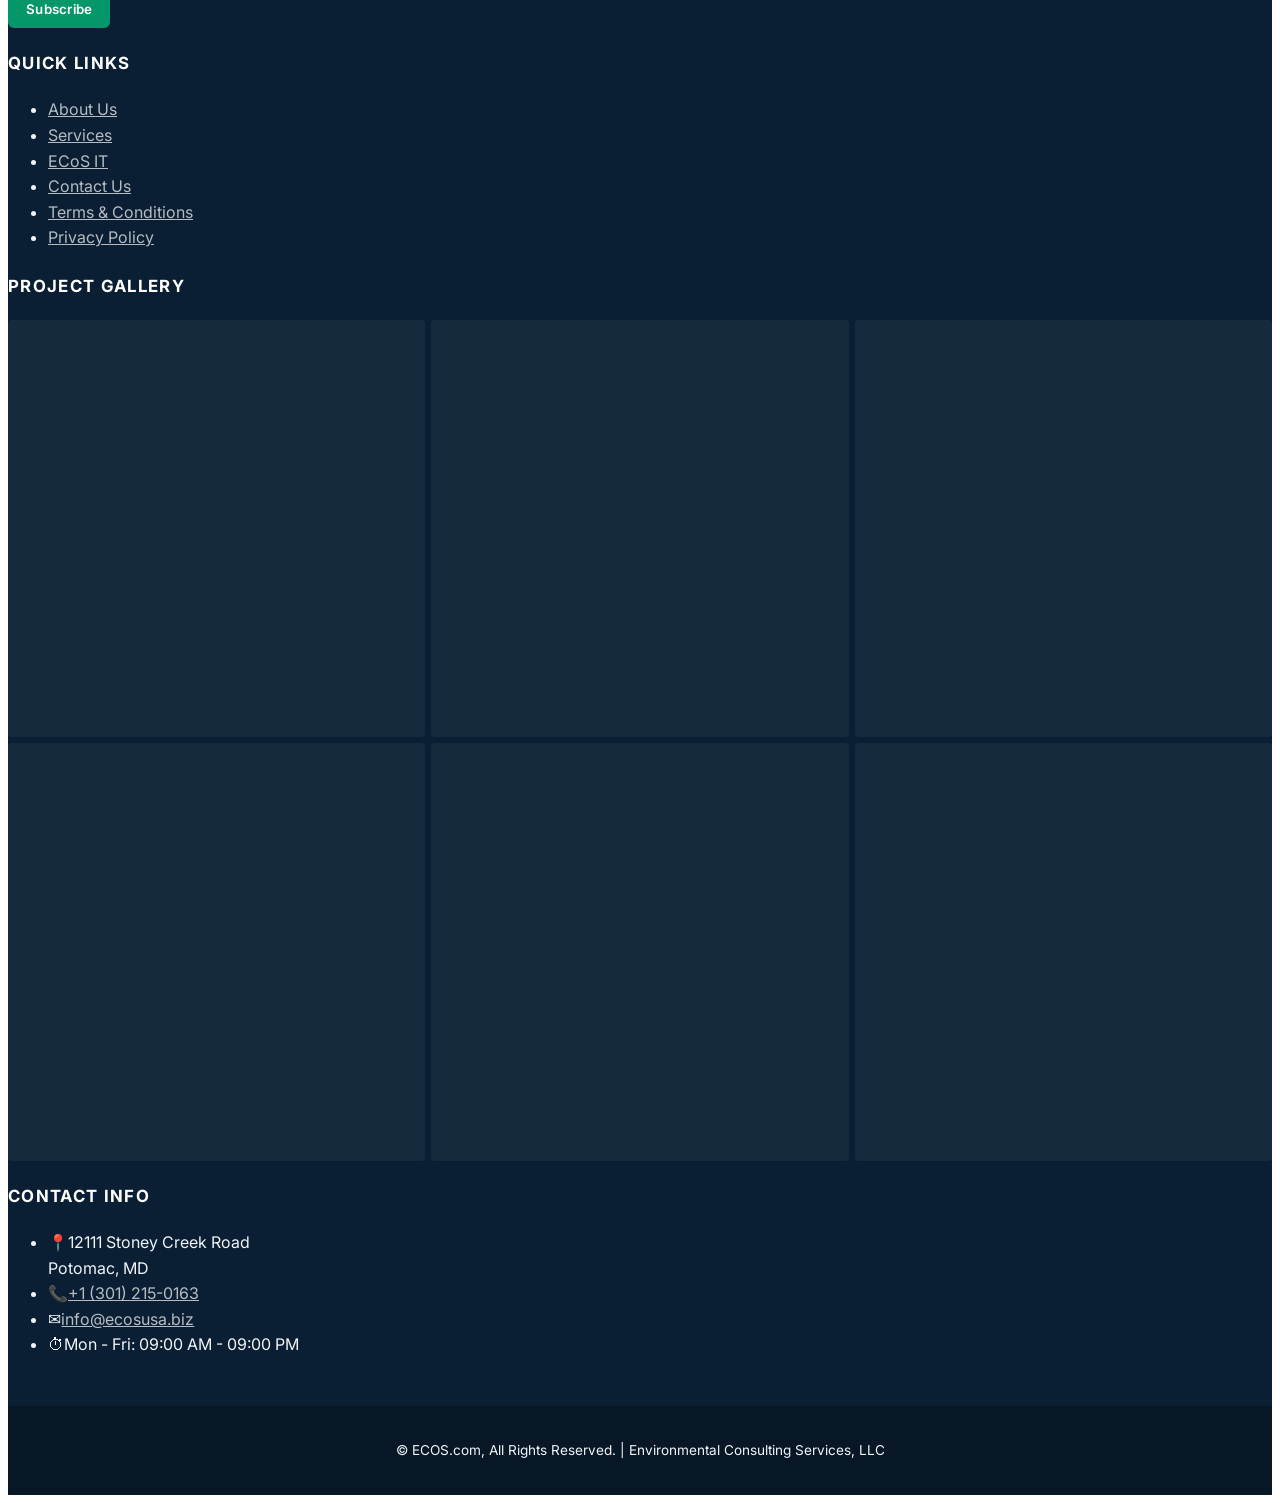
==== commit fd9ee7a8: "Use official ECoS logo throughout site - Add images/logo.png (official brand mark) - Replace placeho" ====
--- a/index.html
+++ b/index.html
@@ -10,7 +10,11 @@
   <meta property="og:title" content="ECoS | Environmental Consulting Services" />
   <meta property="og:description" content="Your trusted partner in environmental consultation, compliance, construction, and IT infrastructure across the DMV region." />
   <meta property="og:type" content="website" />
-  <link rel="icon" type="image/svg+xml" href="favicon.svg" />
+  <meta property="og:image" content="https://ecos-website-smoky.vercel.app/images/logo.png" />
+  <meta property="og:url" content="https://ecos-website-smoky.vercel.app/" />
+  <meta name="twitter:card" content="summary" />
+  <meta name="twitter:image" content="https://ecos-website-smoky.vercel.app/images/logo.png" />
+  <link rel="icon" type="image/png" href="images/logo.png" />
   <link rel="preconnect" href="https://fonts.googleapis.com">
   <link rel="preconnect" href="https://fonts.gstatic.com" crossorigin>
   <link href="https://fonts.googleapis.com/css2?family=Inter:wght@400;500;600;700;800&display=swap" rel="stylesheet">
@@ -46,23 +50,7 @@
     <div class="container mx-auto px-4">
       <div class="flex items-center justify-between py-4 relative">
         <a href="index.html" class="logo-mark">
-          <svg class="logo-svg" viewBox="0 0 64 64" xmlns="http://www.w3.org/2000/svg" aria-label="ECoS logo">
-            <defs>
-              <linearGradient id="logoGrad" x1="0" y1="0" x2="1" y2="1">
-                <stop offset="0%" stop-color="#0f2942"/>
-                <stop offset="100%" stop-color="#059669"/>
-              </linearGradient>
-            </defs>
-            <path d="M32 4 L56 14 V32 C56 46 45 56 32 60 C19 56 8 46 8 32 V14 Z" fill="url(#logoGrad)"/>
-            <g class="leaf">
-              <path d="M32 18 C24 24 22 32 28 40 C30 36 34 32 40 30 C36 38 30 42 24 42 C24 46 28 48 32 48 C40 48 46 42 46 32 C46 24 40 20 32 18 Z" fill="#10b981"/>
-              <circle cx="32" cy="32" r="2" fill="#fff"/>
-            </g>
-          </svg>
-          <div class="logo-text">
-            <span class="logo-name">ECoS</span>
-            <span class="logo-tag">Environmental Consulting Services</span>
-          </div>
+          <img src="images/logo.png" alt="ECoS — Environmental Consulting Services" class="logo-img" />
         </a>
 
         <button class="mobile-menu-btn" aria-label="Toggle menu" aria-expanded="false">&#9776;</button>
@@ -358,23 +346,7 @@
       <div class="grid md:grid-cols-2 lg:grid-cols-4 gap-10">
         <div>
           <div class="logo-mark mb-4">
-            <svg class="logo-svg" viewBox="0 0 64 64" xmlns="http://www.w3.org/2000/svg" aria-label="ECoS logo">
-              <defs>
-                <linearGradient id="logoGradF1" x1="0" y1="0" x2="1" y2="1">
-                  <stop offset="0%" stop-color="#1e3a5f"/>
-                  <stop offset="100%" stop-color="#059669"/>
-                </linearGradient>
-              </defs>
-              <path d="M32 4 L56 14 V32 C56 46 45 56 32 60 C19 56 8 46 8 32 V14 Z" fill="url(#logoGradF1)"/>
-              <g class="leaf">
-                <path d="M32 18 C24 24 22 32 28 40 C30 36 34 32 40 30 C36 38 30 42 24 42 C24 46 28 48 32 48 C40 48 46 42 46 32 C46 24 40 20 32 18 Z" fill="#10b981"/>
-                <circle cx="32" cy="32" r="2" fill="#fff"/>
-              </g>
-            </svg>
-            <div class="logo-text">
-              <span class="logo-name" style="color: white;">ECoS</span>
-              <span class="logo-tag" style="color: rgba(255,255,255,0.6);">Environmental Consulting</span>
-            </div>
+            <img src="images/logo.png" alt="ECoS — Environmental Consulting Services" class="logo-img" />
           </div>
           <p class="text-sm opacity-80 mb-4">A multidisciplinary government and commercial contracting firm specializing in environmental compliance, construction, and IT infrastructure.</p>
           <form class="flex gap-2">
--- a/css/styles.css
+++ b/css/styles.css
@@ -820,7 +820,29 @@
    Creative Enhancements
    =========================== */
 
-/* Custom Logo SVG */
+/* Official ECoS Logo */
+.logo-img {
+  height: 60px;
+  width: auto;
+  display: block;
+  transition: transform 0.4s cubic-bezier(0.34, 1.56, 0.64, 1);
+}
+
+.logo-mark:hover .logo-img {
+  transform: scale(1.05) rotate(-1deg);
+}
+
+/* Footer variant: subtle white card so the dark green logo
+   reads cleanly against the navy footer background */
+.footer .logo-img {
+  background: white;
+  padding: 8px 10px;
+  border-radius: 10px;
+  height: 70px;
+  box-shadow: 0 4px 16px rgba(0, 0, 0, 0.15);
+}
+
+/* Legacy SVG class kept for any inline marks still in the page */
 .logo-svg {
   width: 44px;
   height: 44px;
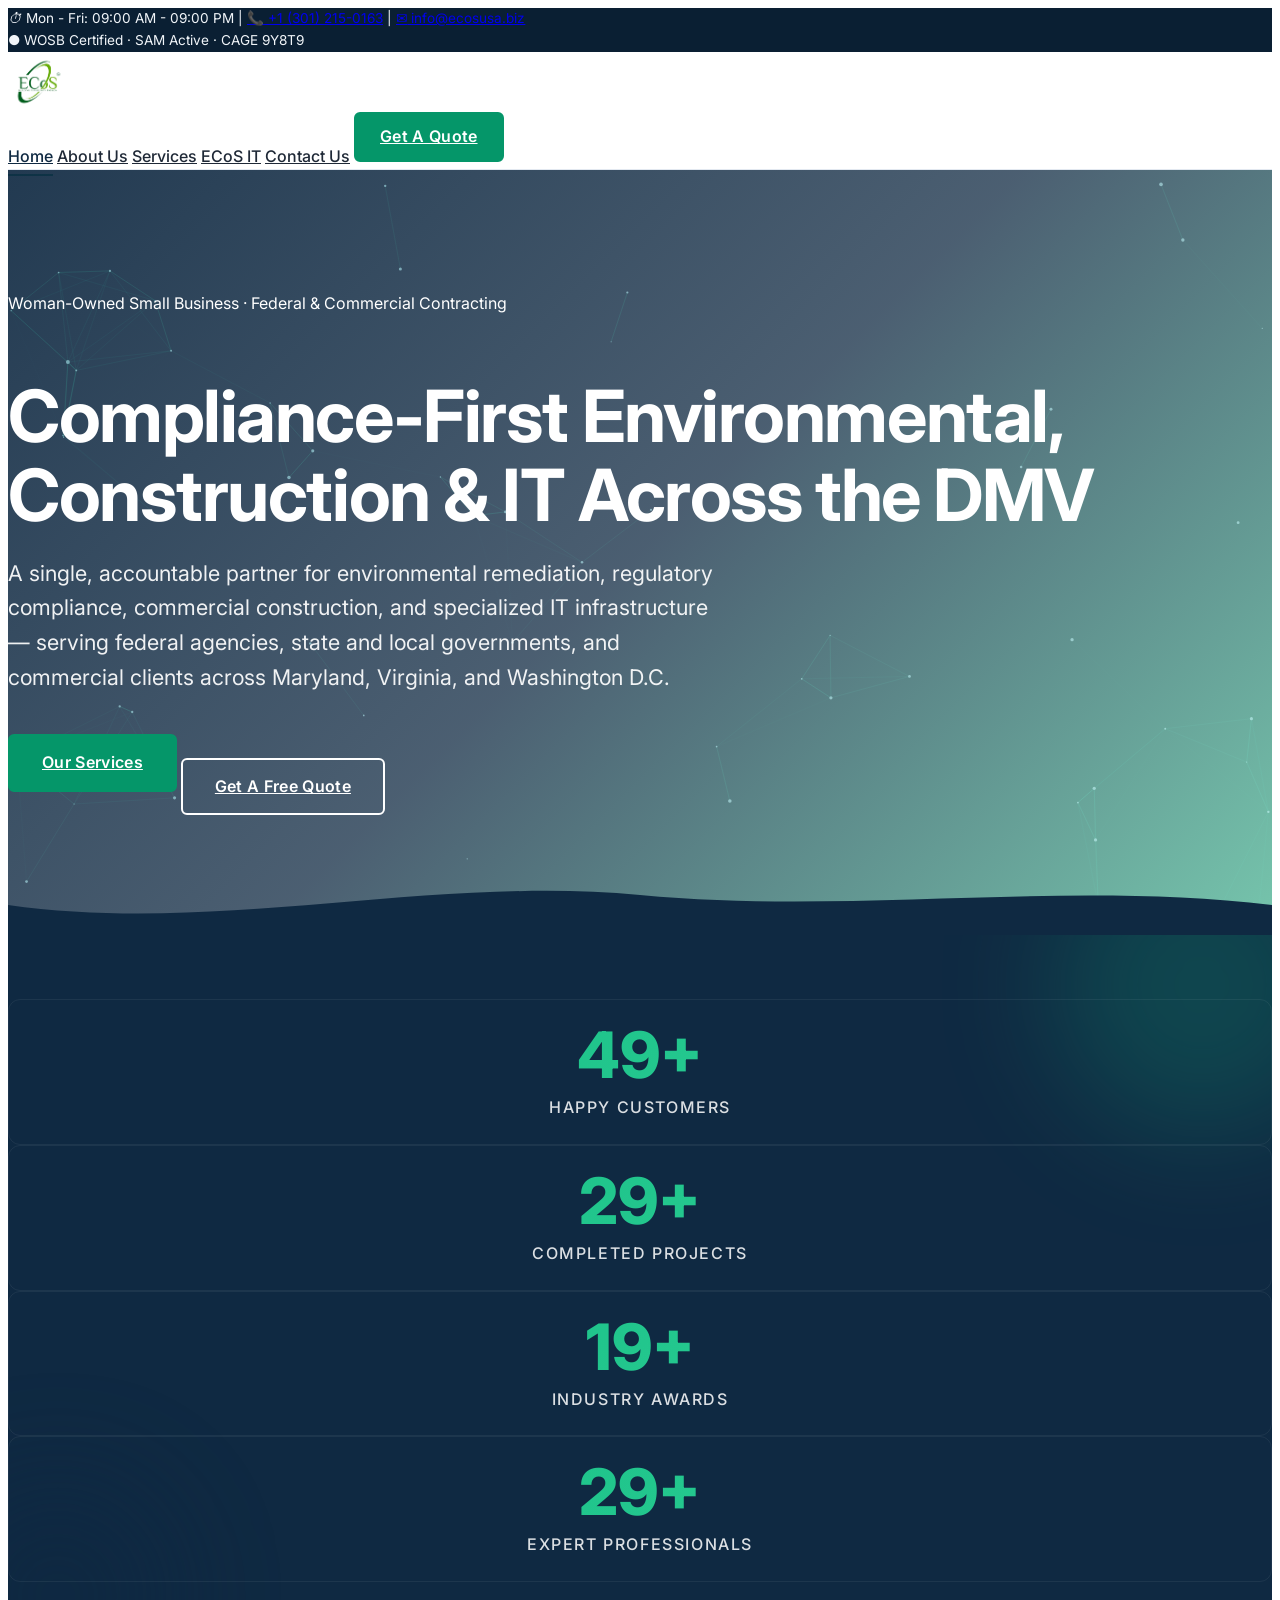
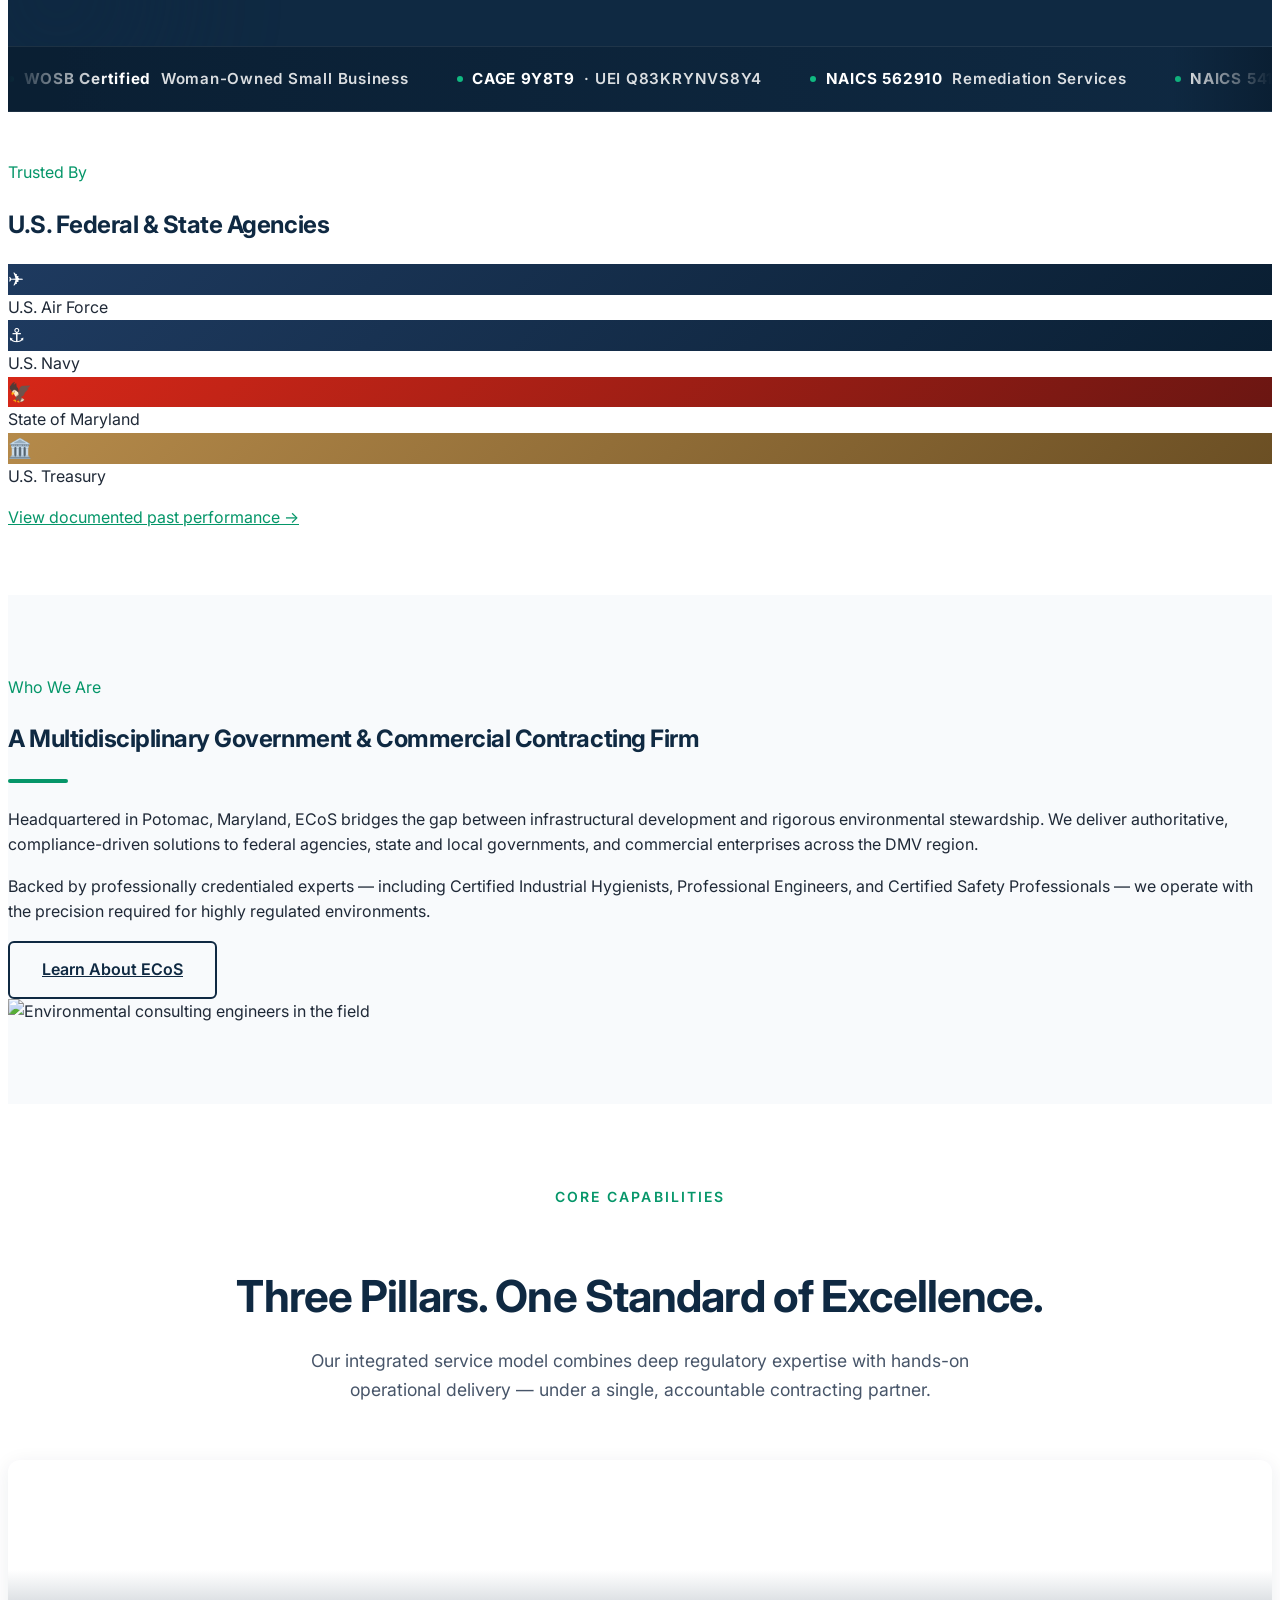
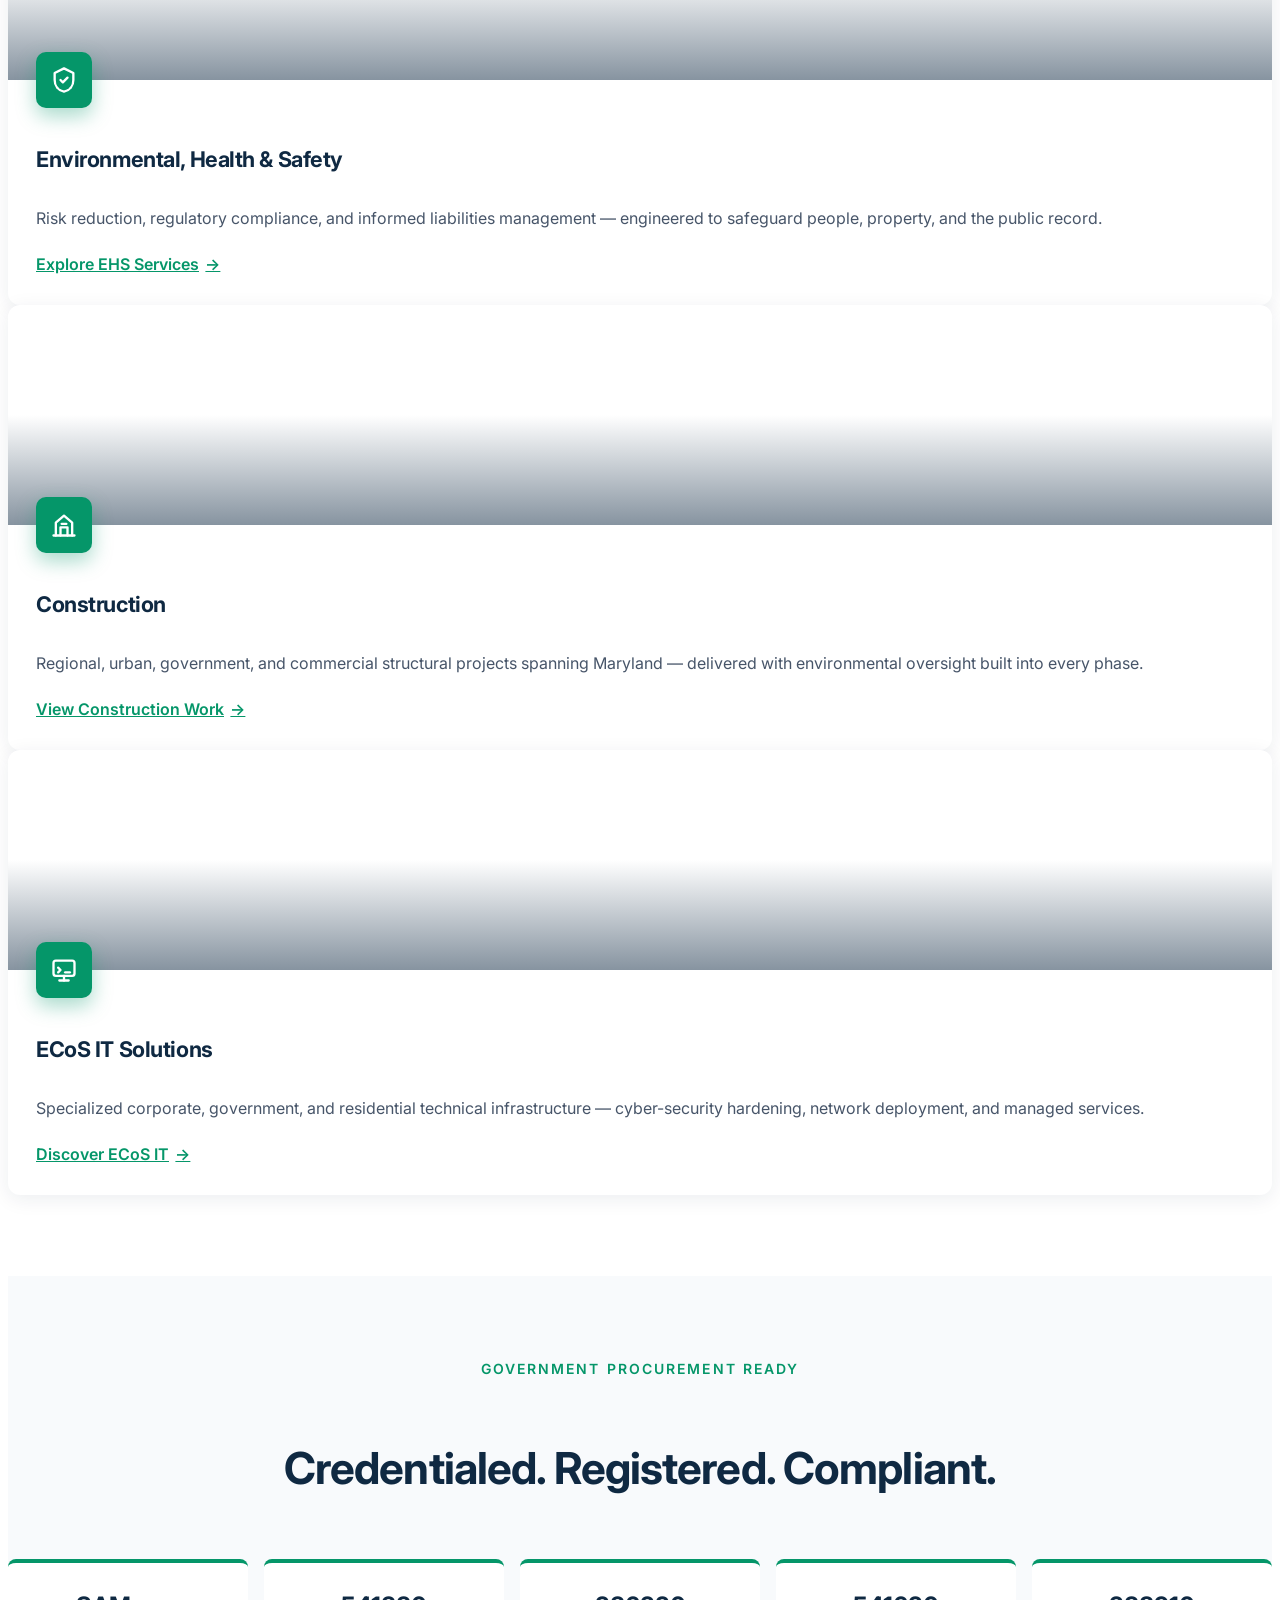
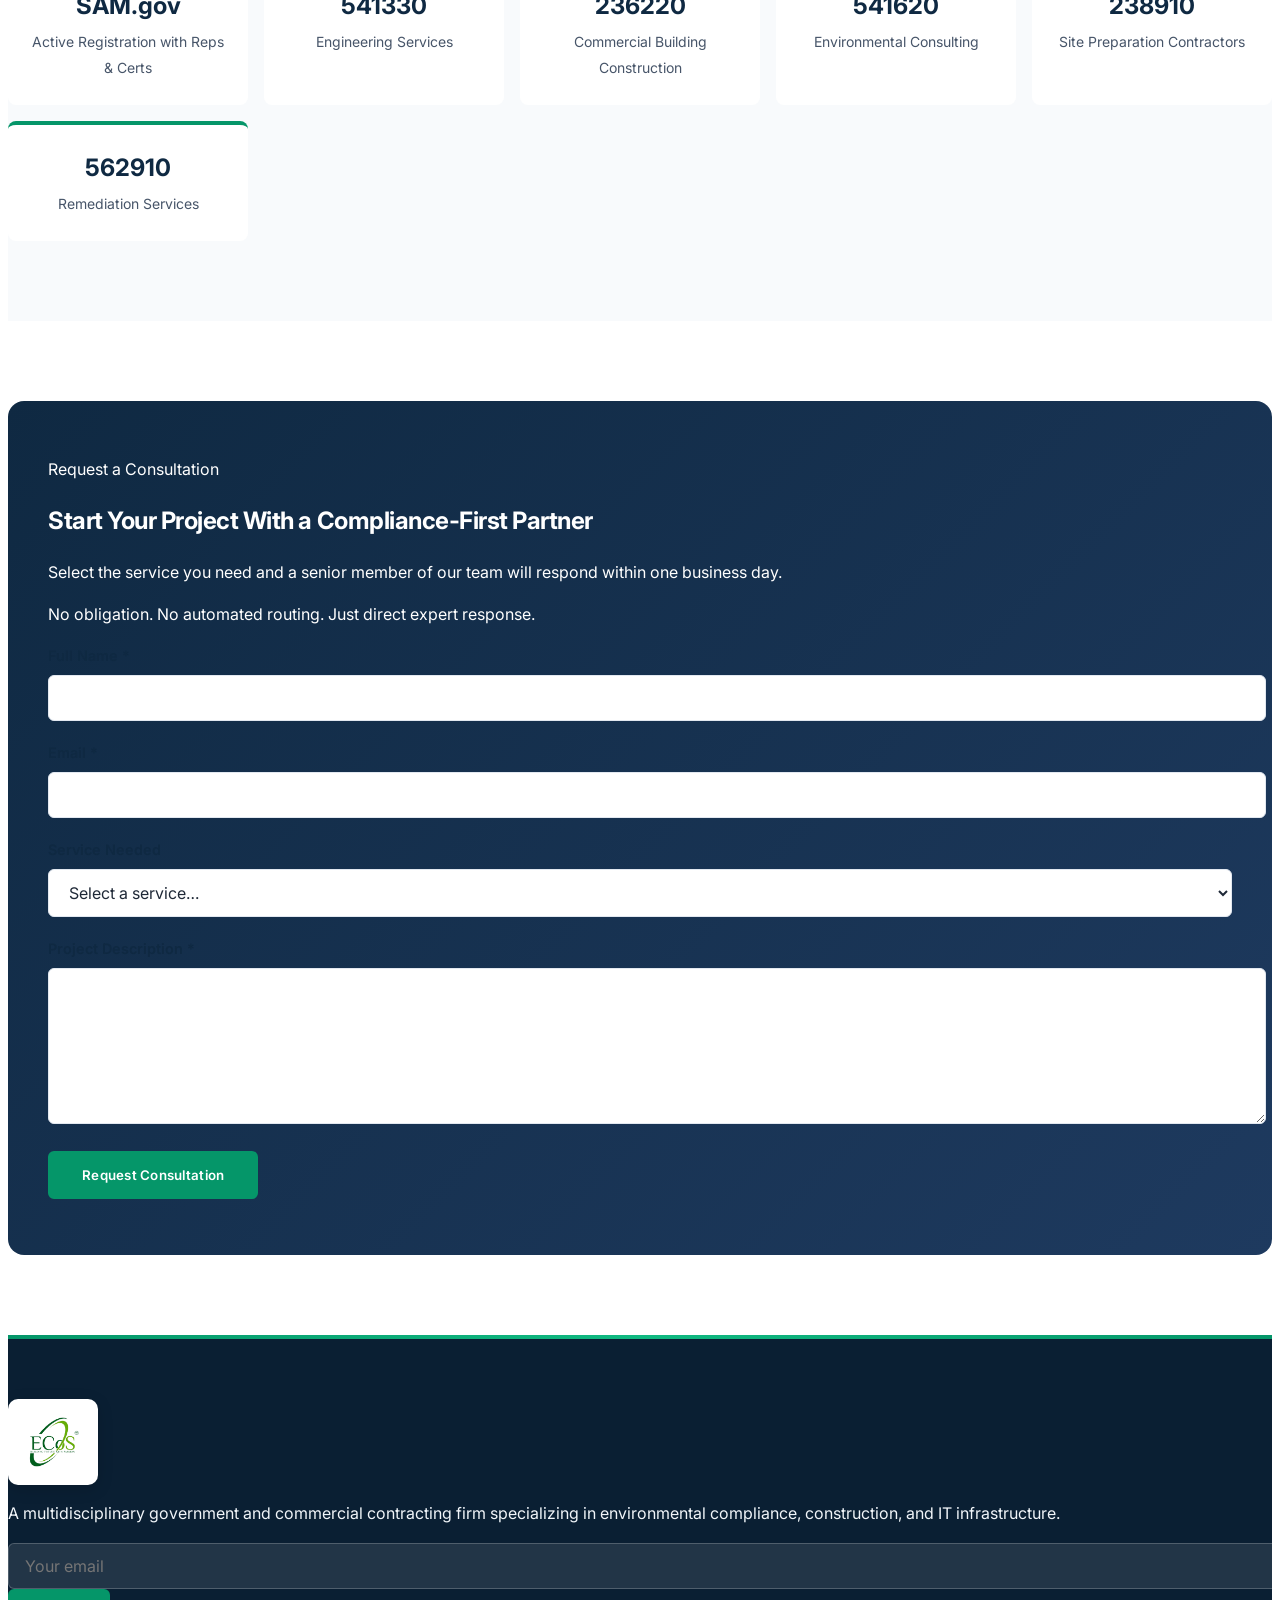
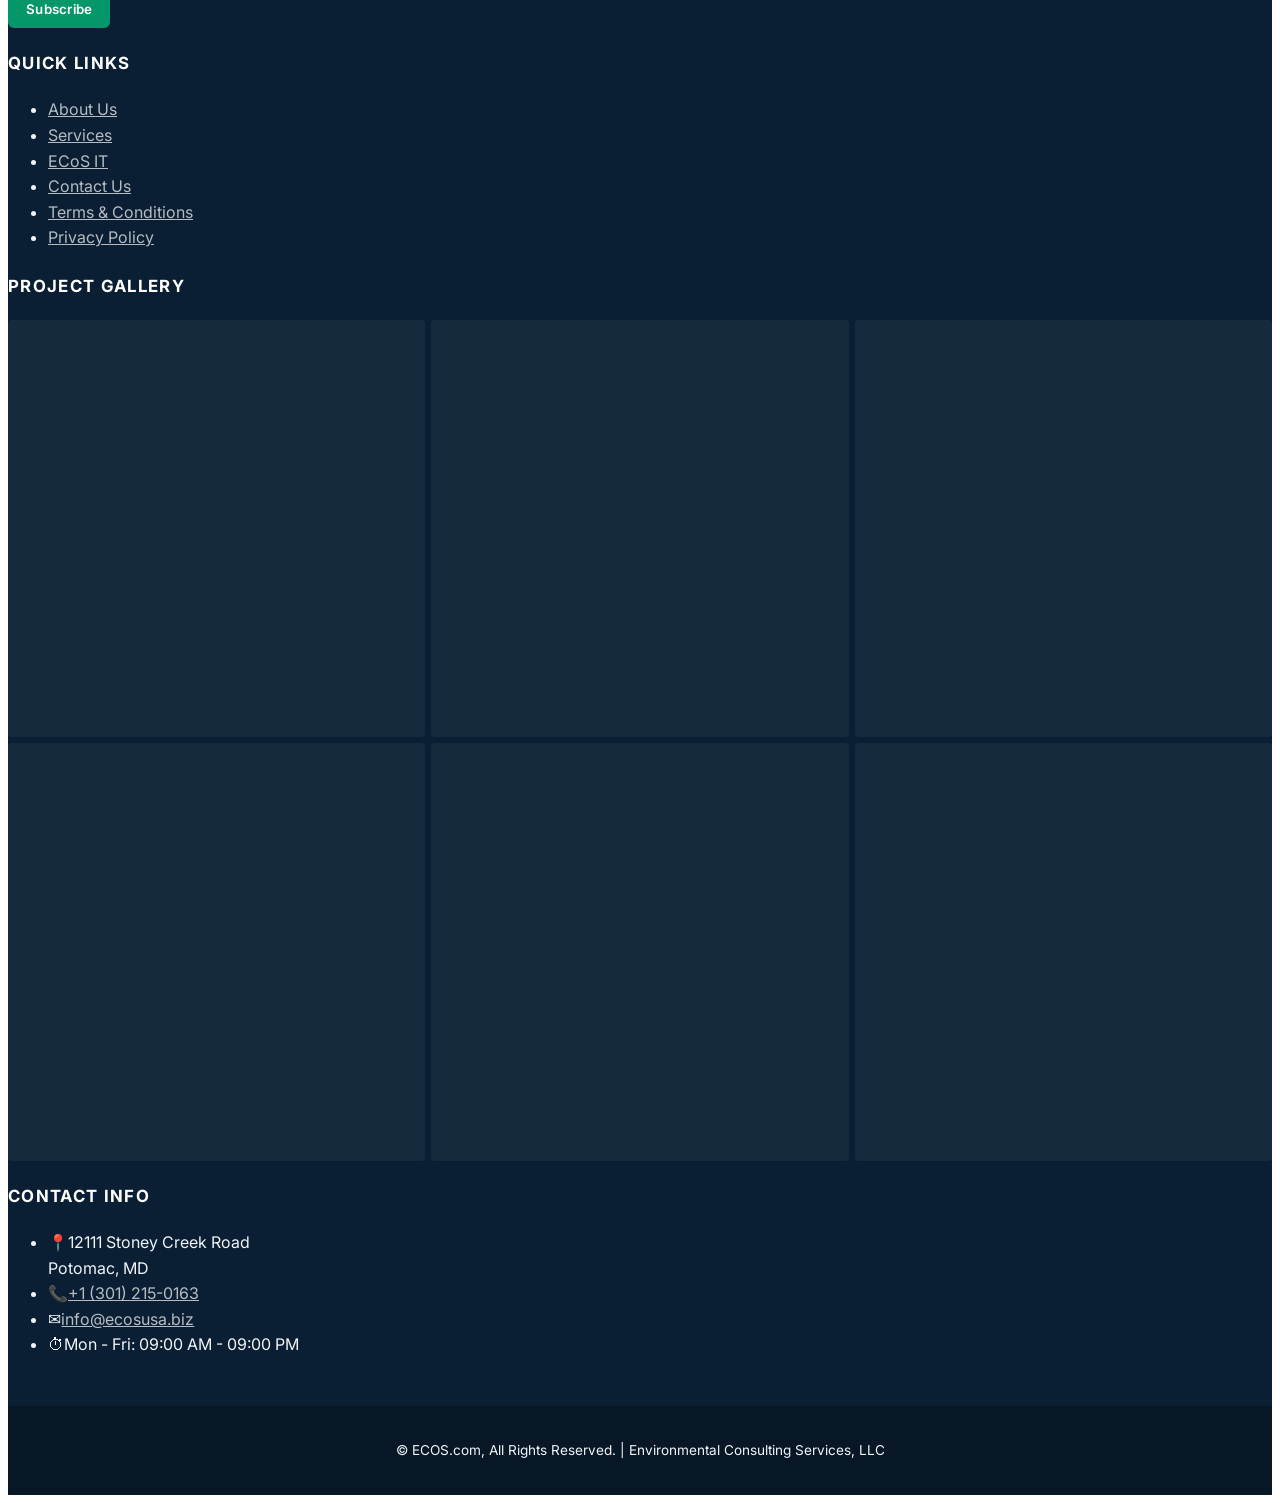
==== commit 973ba481: "Polish titles & headings across the site - Home: replace 'Building Future With Passion' H1 (was dupl" ====
--- a/index.html
+++ b/index.html
@@ -72,9 +72,9 @@
     <canvas class="hero-canvas" aria-hidden="true"></canvas>
     <div class="container mx-auto px-4">
       <div class="hero-content max-w-4xl">
-        <span class="eyebrow-hero inline-block text-emerald-300 font-semibold tracking-widest uppercase text-sm mb-4">Building a Compliant, Sustainable Future</span>
-        <h1>Building Future With Passion</h1>
-        <p class="lead">Your trusted partner in environmental consultation, regulatory compliance, construction, and specialized IT infrastructure across Maryland, Virginia, and Washington D.C.</p>
+        <span class="eyebrow-hero inline-block text-emerald-300 font-semibold tracking-widest uppercase text-sm mb-4">Woman-Owned Small Business · Federal &amp; Commercial Contracting</span>
+        <h1>Compliance-First Environmental, Construction &amp; IT Across the DMV</h1>
+        <p class="lead">A single, accountable partner for environmental remediation, regulatory compliance, commercial construction, and specialized IT infrastructure — serving federal agencies, state and local governments, and commercial clients across Maryland, Virginia, and Washington D.C.</p>
         <div class="hero-buttons flex flex-wrap gap-4">
           <a href="services.html" class="btn-primary">Our Services</a>
           <a href="contact.html" class="btn-secondary">Get A Free Quote</a>
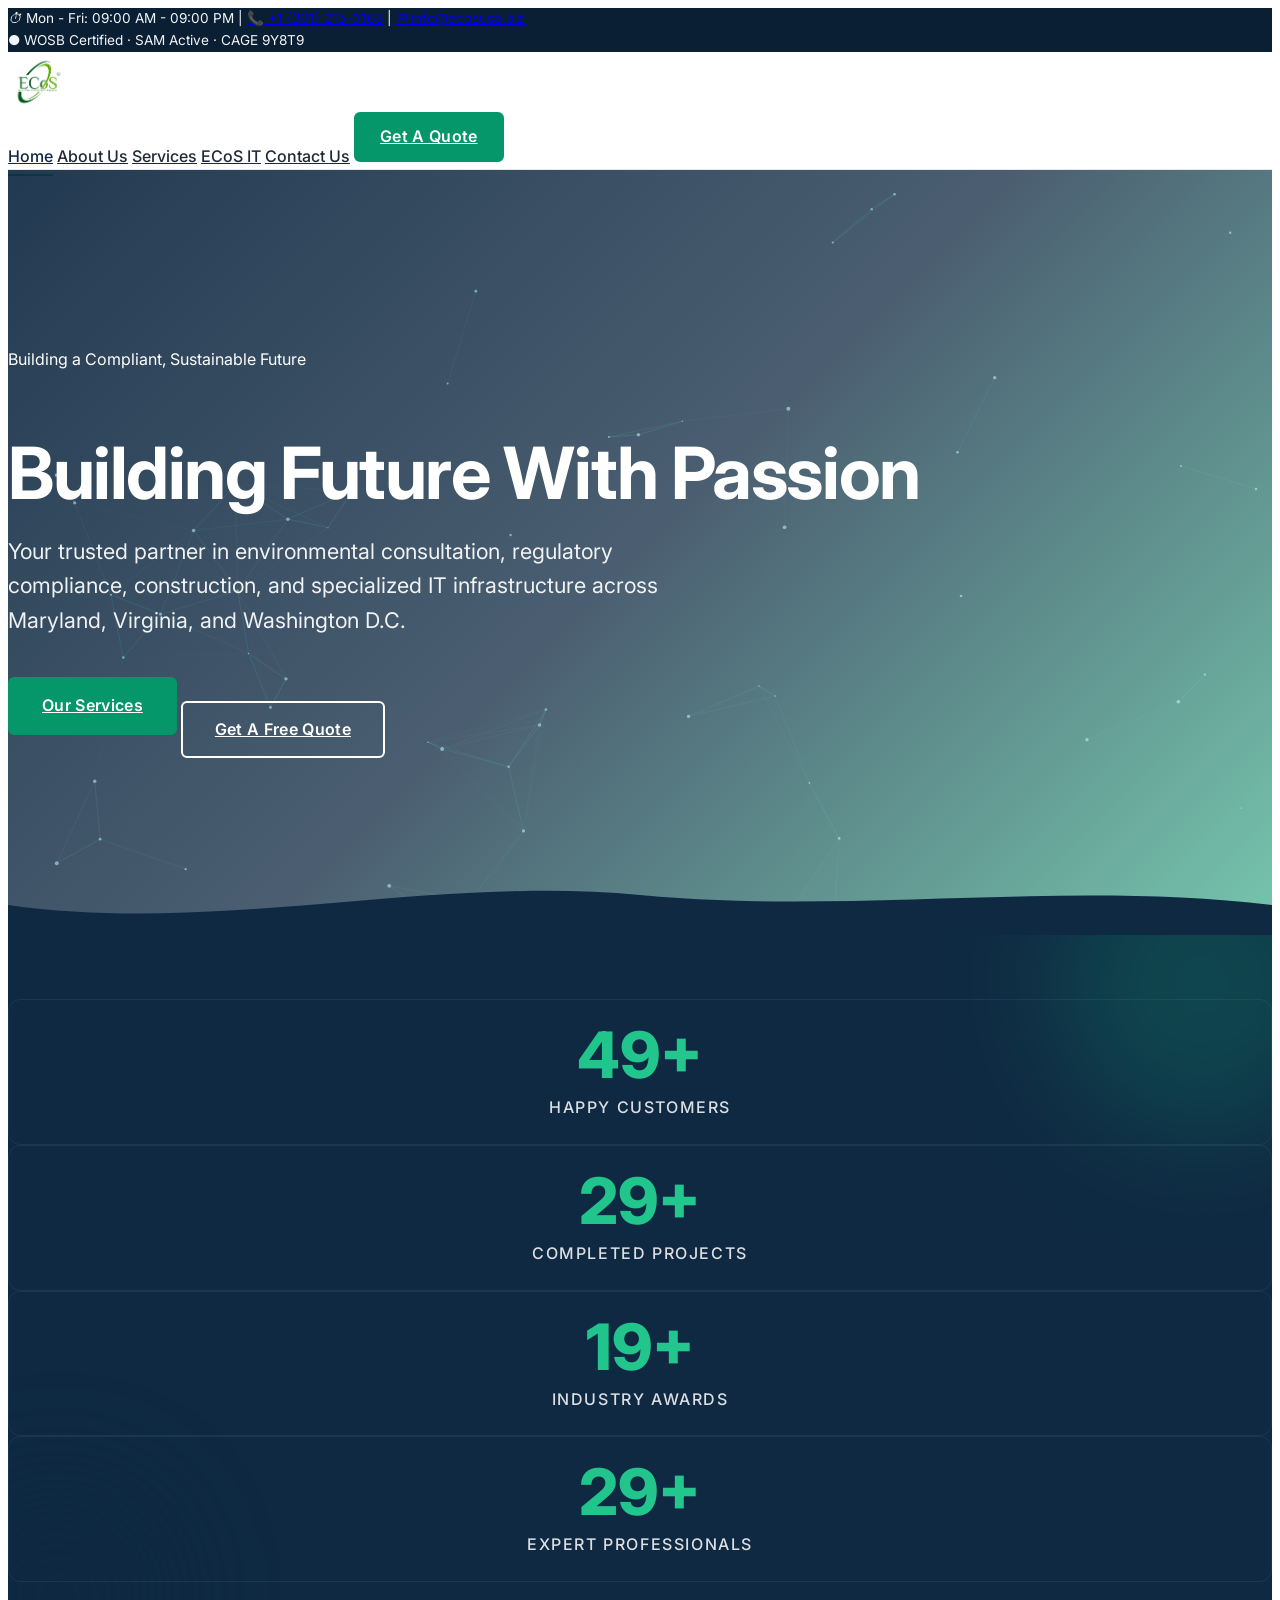
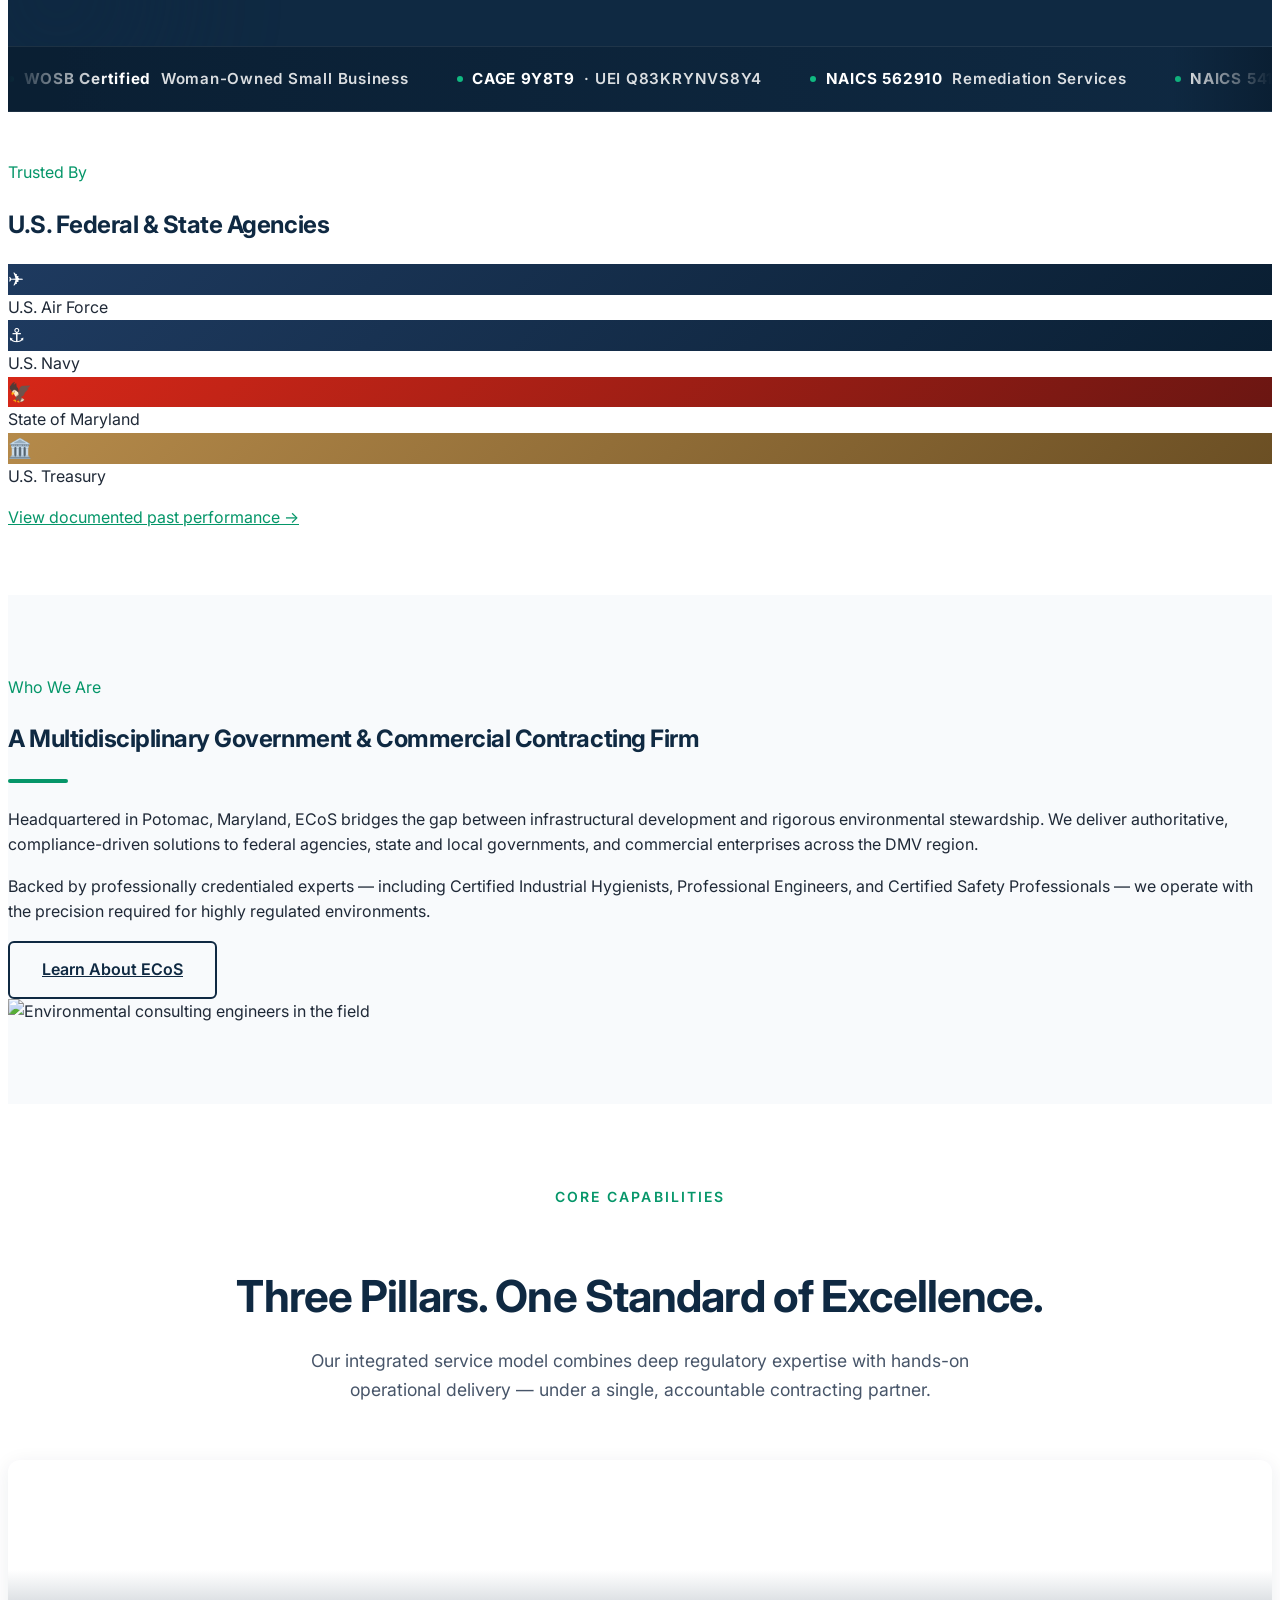
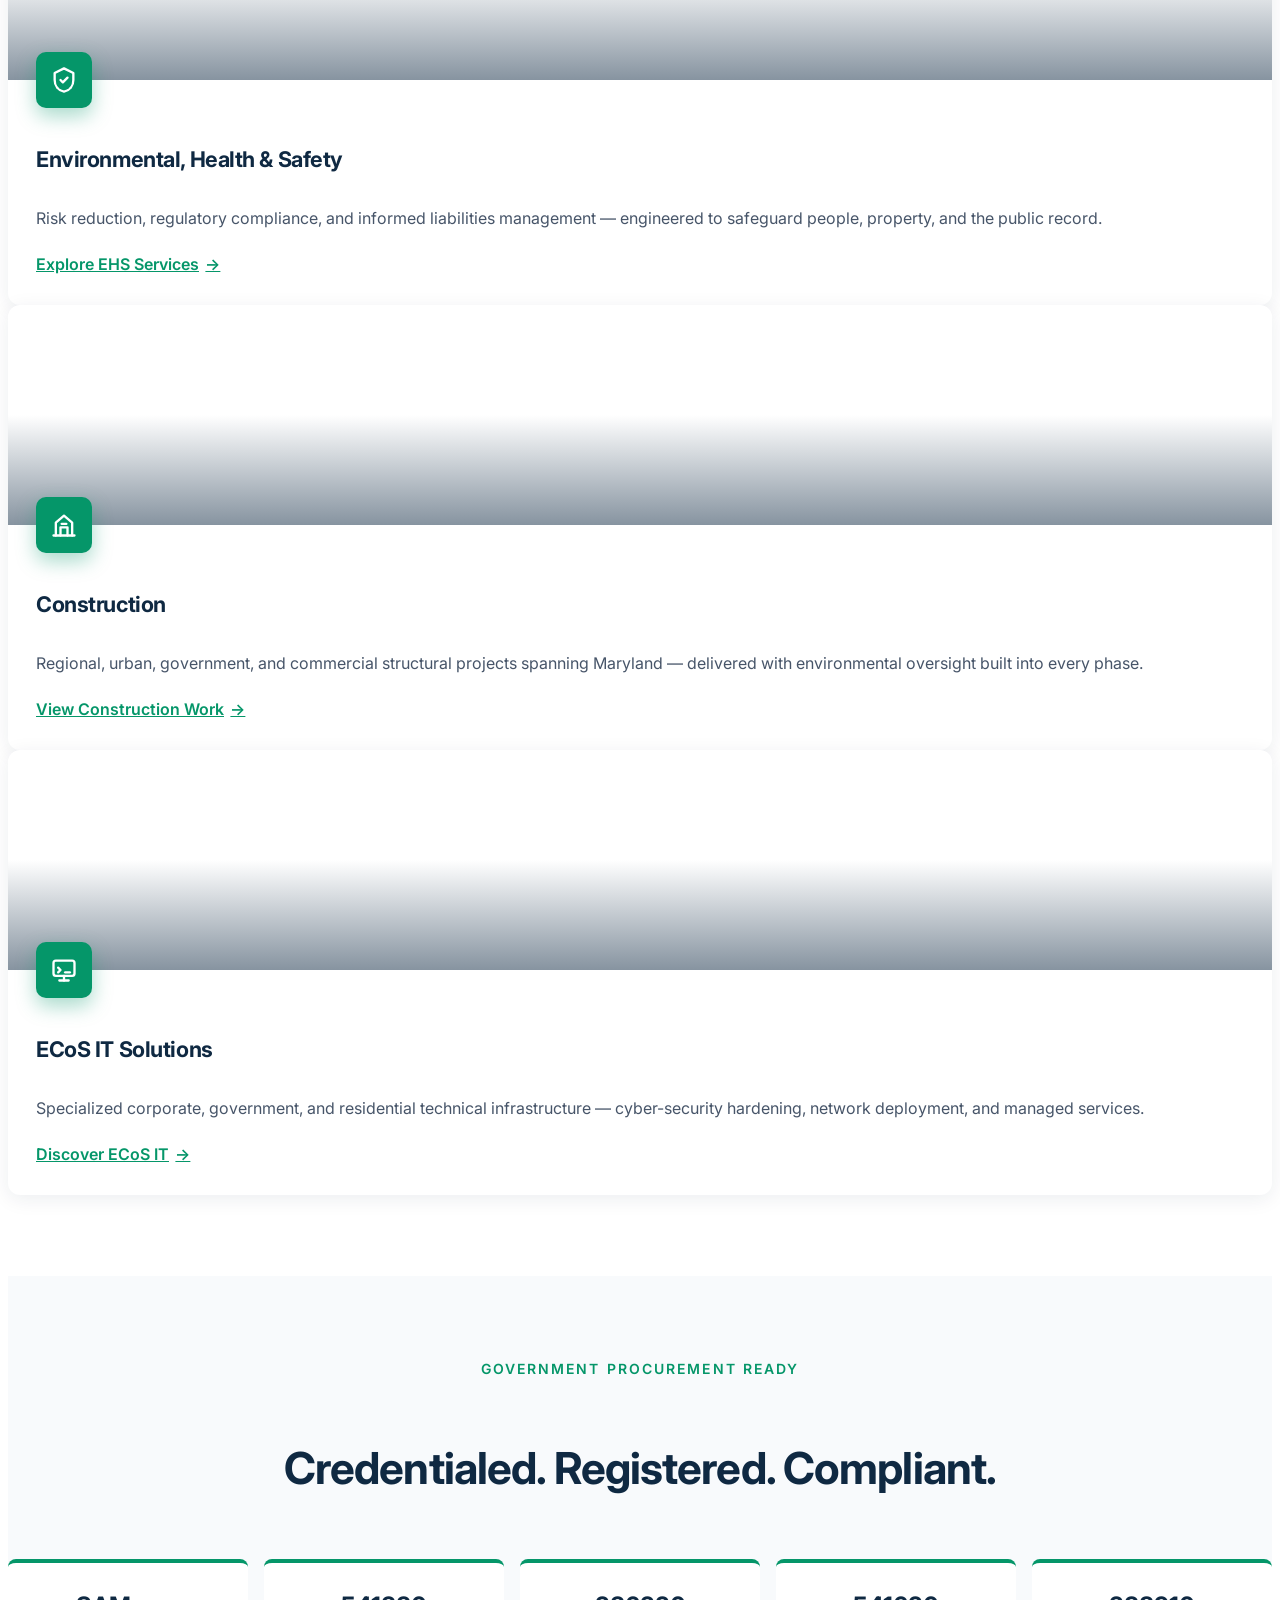
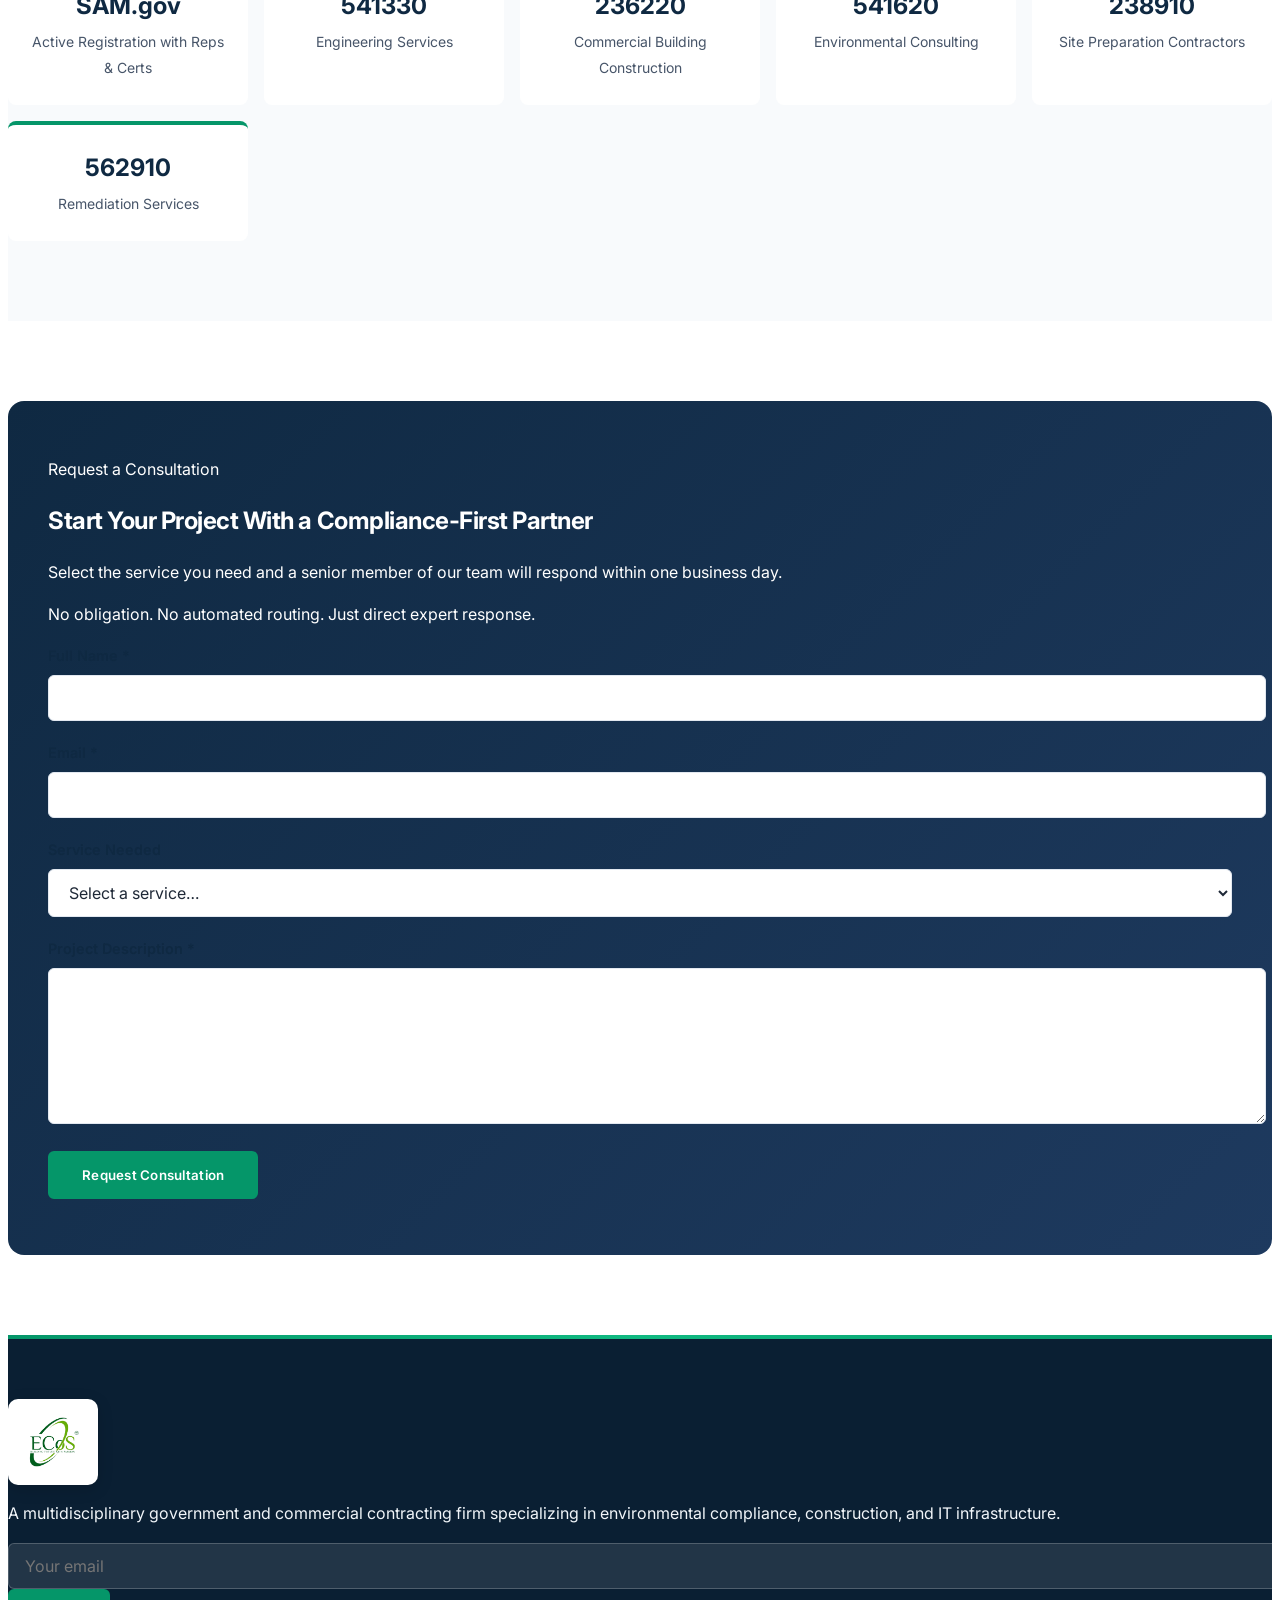
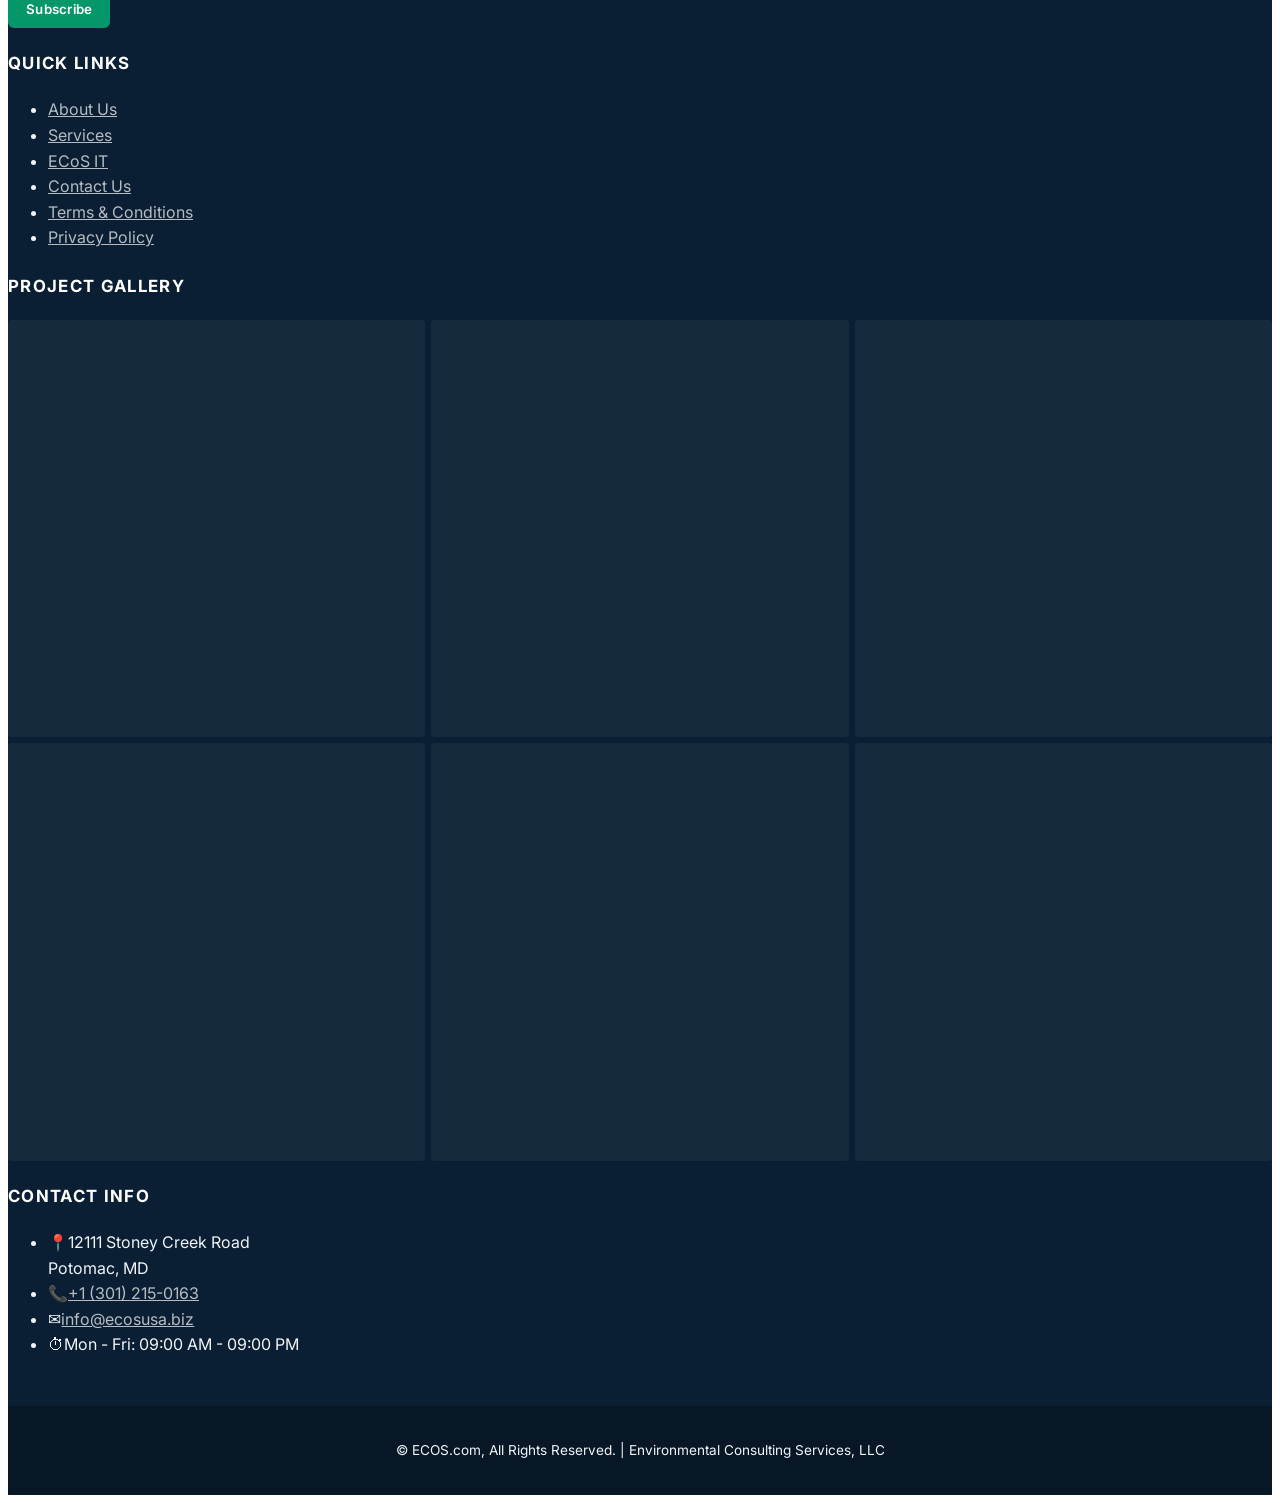
==== commit e2f04c6f: "Revert "Polish titles & headings across the site" This reverts commit 973ba48138e00f998eb3b8866f8ed2" ====
--- a/index.html
+++ b/index.html
@@ -72,9 +72,9 @@
     <canvas class="hero-canvas" aria-hidden="true"></canvas>
     <div class="container mx-auto px-4">
       <div class="hero-content max-w-4xl">
-        <span class="eyebrow-hero inline-block text-emerald-300 font-semibold tracking-widest uppercase text-sm mb-4">Woman-Owned Small Business · Federal &amp; Commercial Contracting</span>
-        <h1>Compliance-First Environmental, Construction &amp; IT Across the DMV</h1>
-        <p class="lead">A single, accountable partner for environmental remediation, regulatory compliance, commercial construction, and specialized IT infrastructure — serving federal agencies, state and local governments, and commercial clients across Maryland, Virginia, and Washington D.C.</p>
+        <span class="eyebrow-hero inline-block text-emerald-300 font-semibold tracking-widest uppercase text-sm mb-4">Building a Compliant, Sustainable Future</span>
+        <h1>Building Future With Passion</h1>
+        <p class="lead">Your trusted partner in environmental consultation, regulatory compliance, construction, and specialized IT infrastructure across Maryland, Virginia, and Washington D.C.</p>
         <div class="hero-buttons flex flex-wrap gap-4">
           <a href="services.html" class="btn-primary">Our Services</a>
           <a href="contact.html" class="btn-secondary">Get A Free Quote</a>
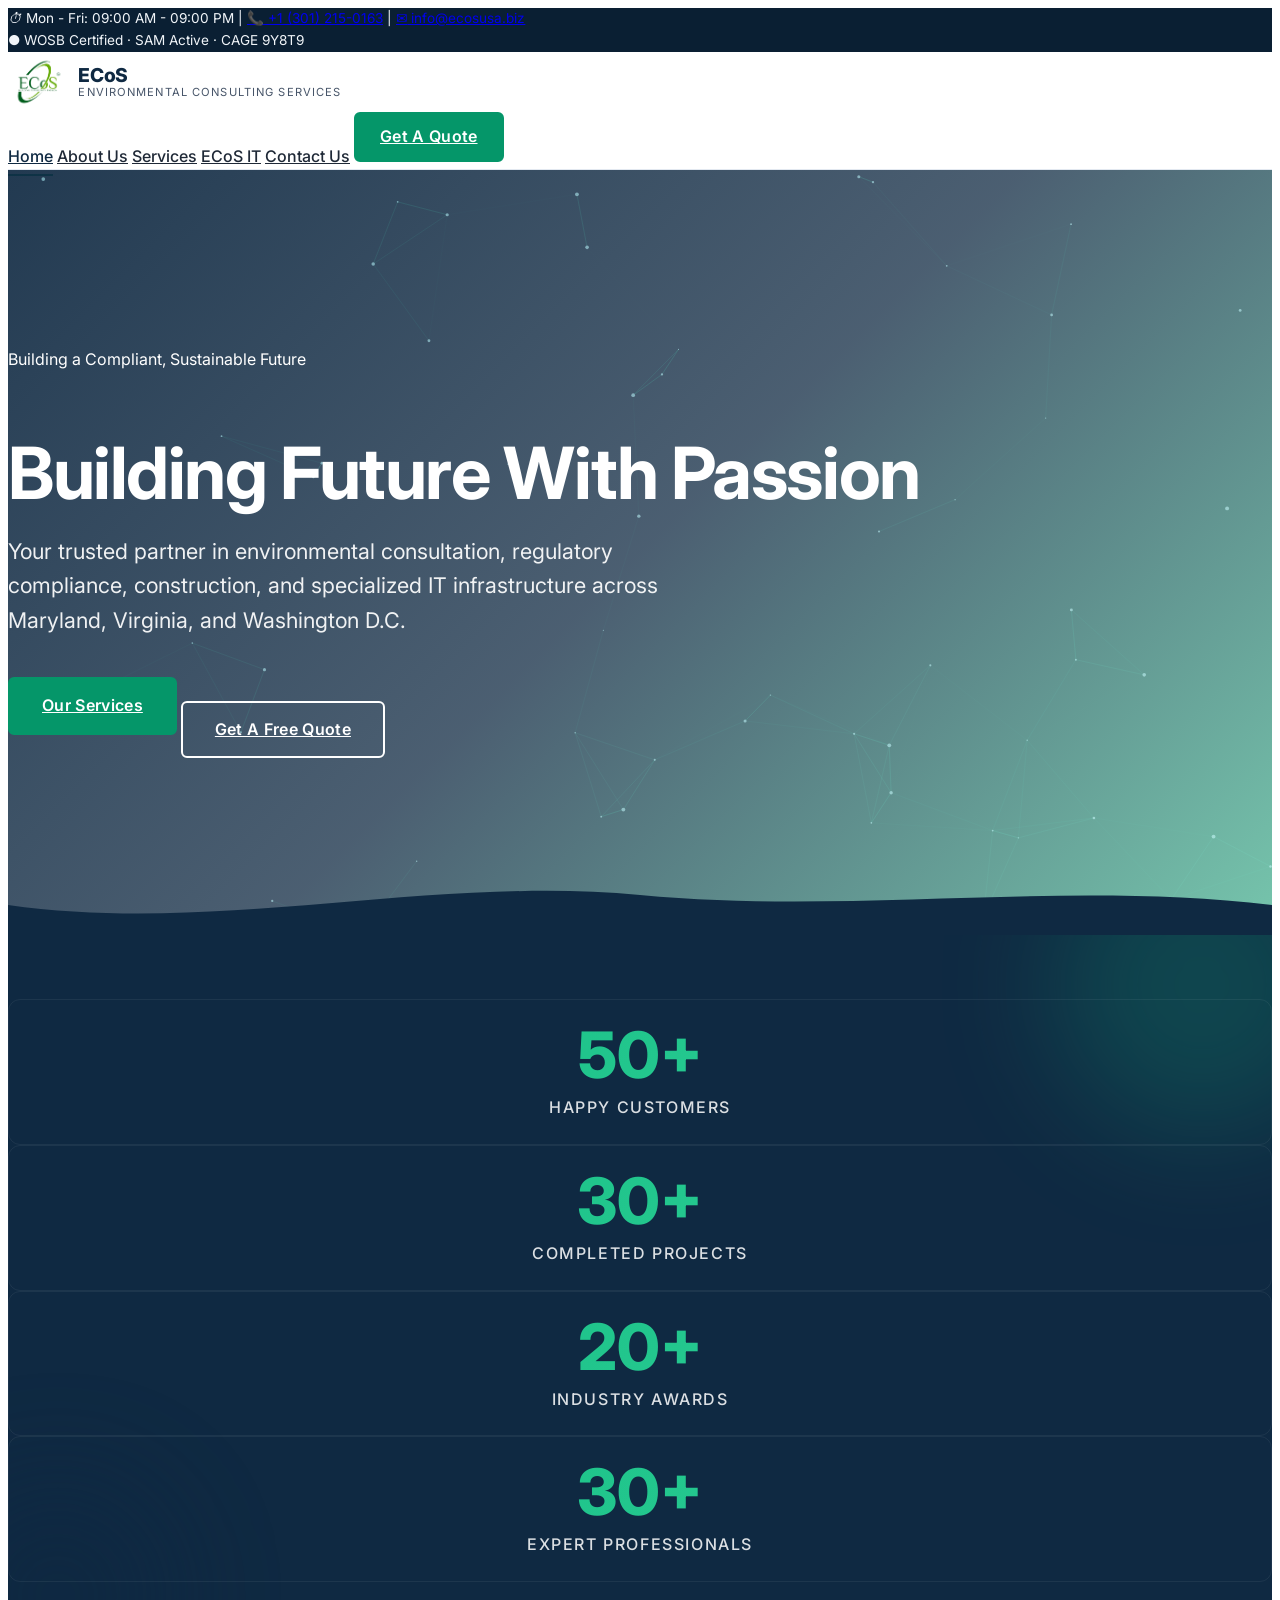
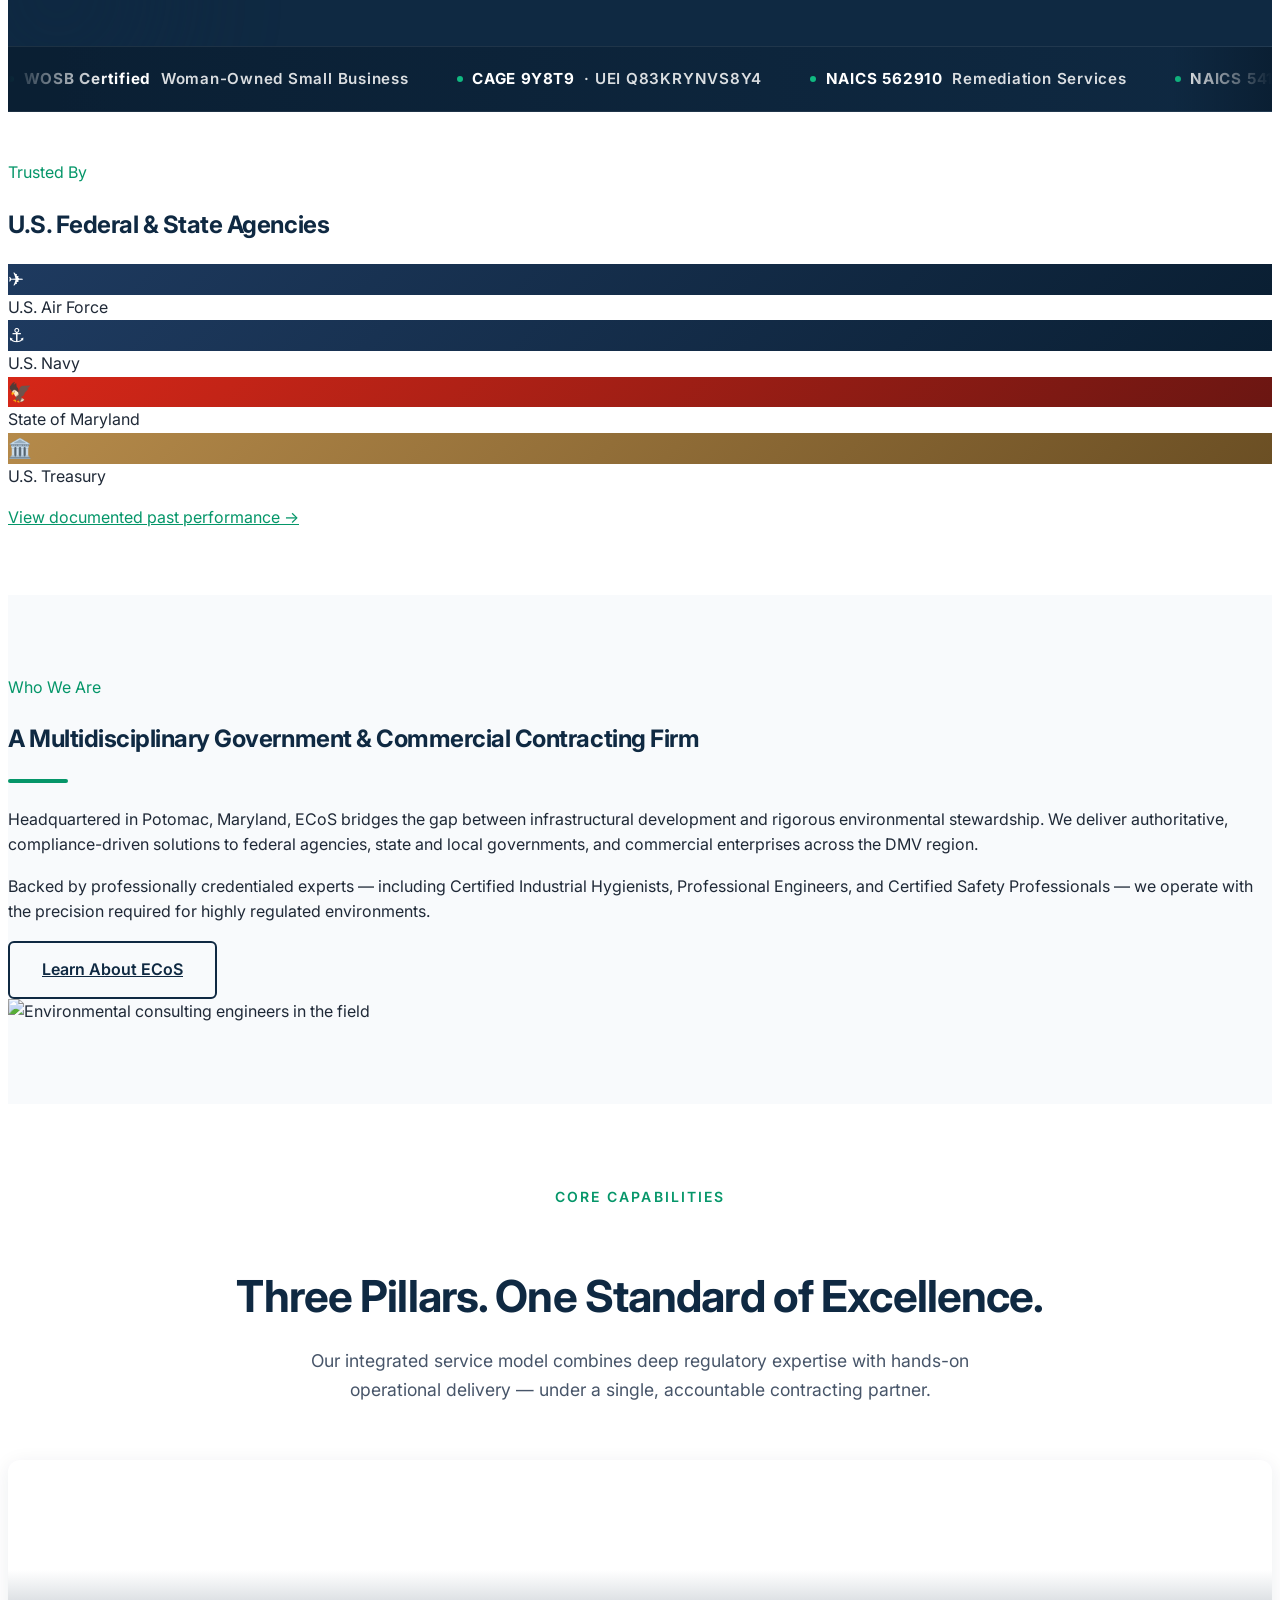
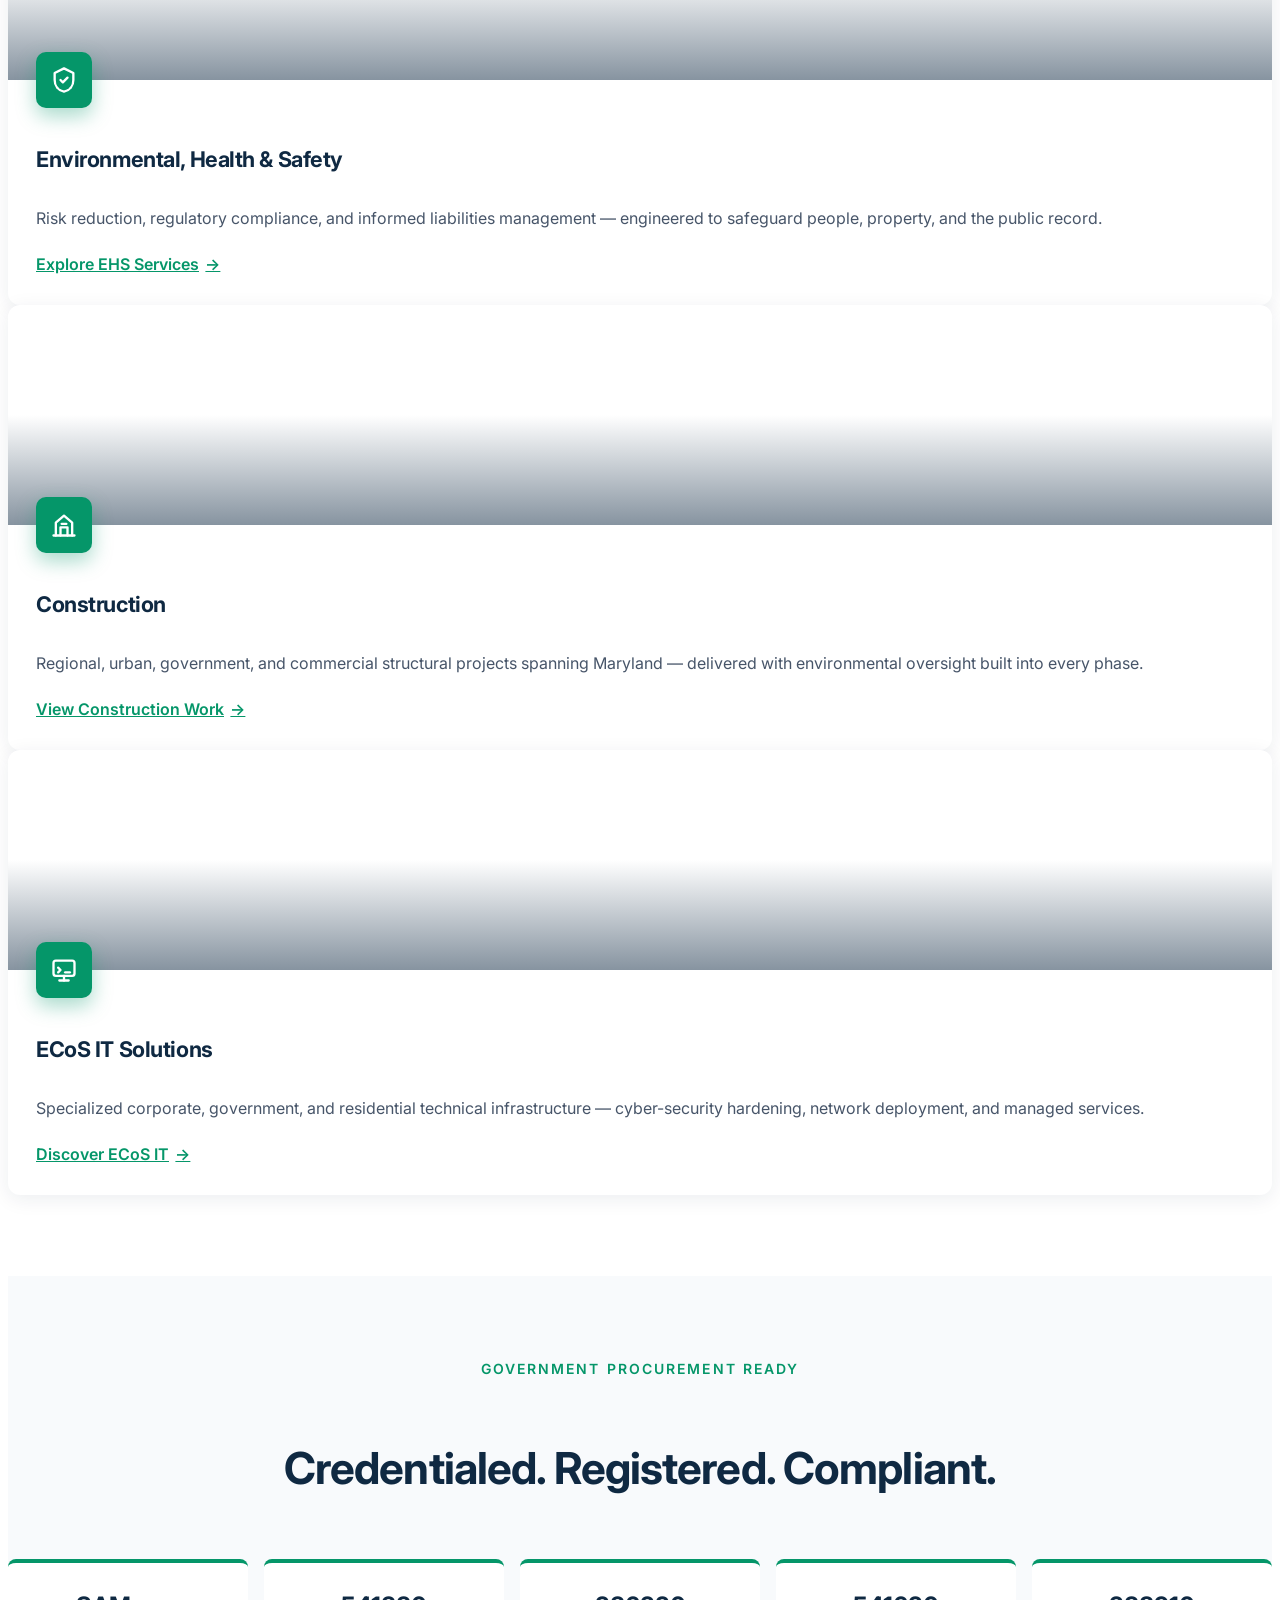
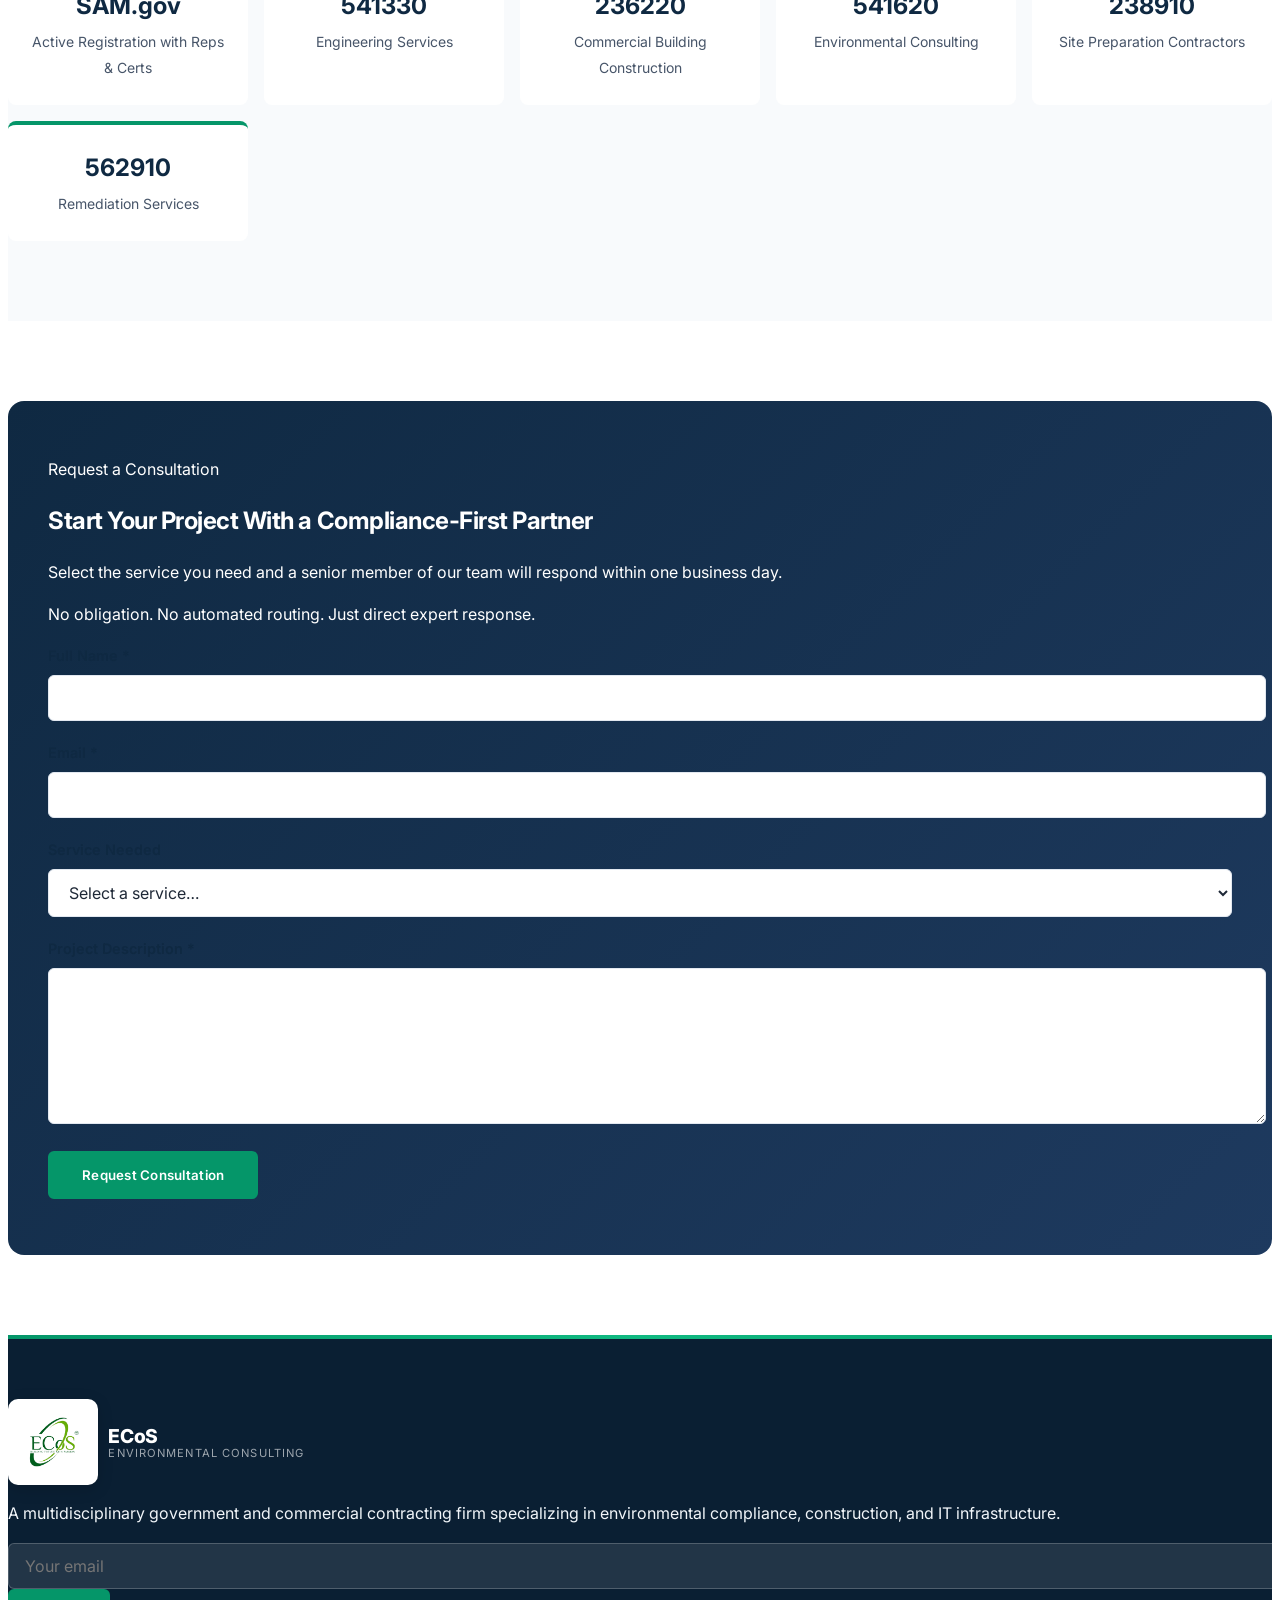
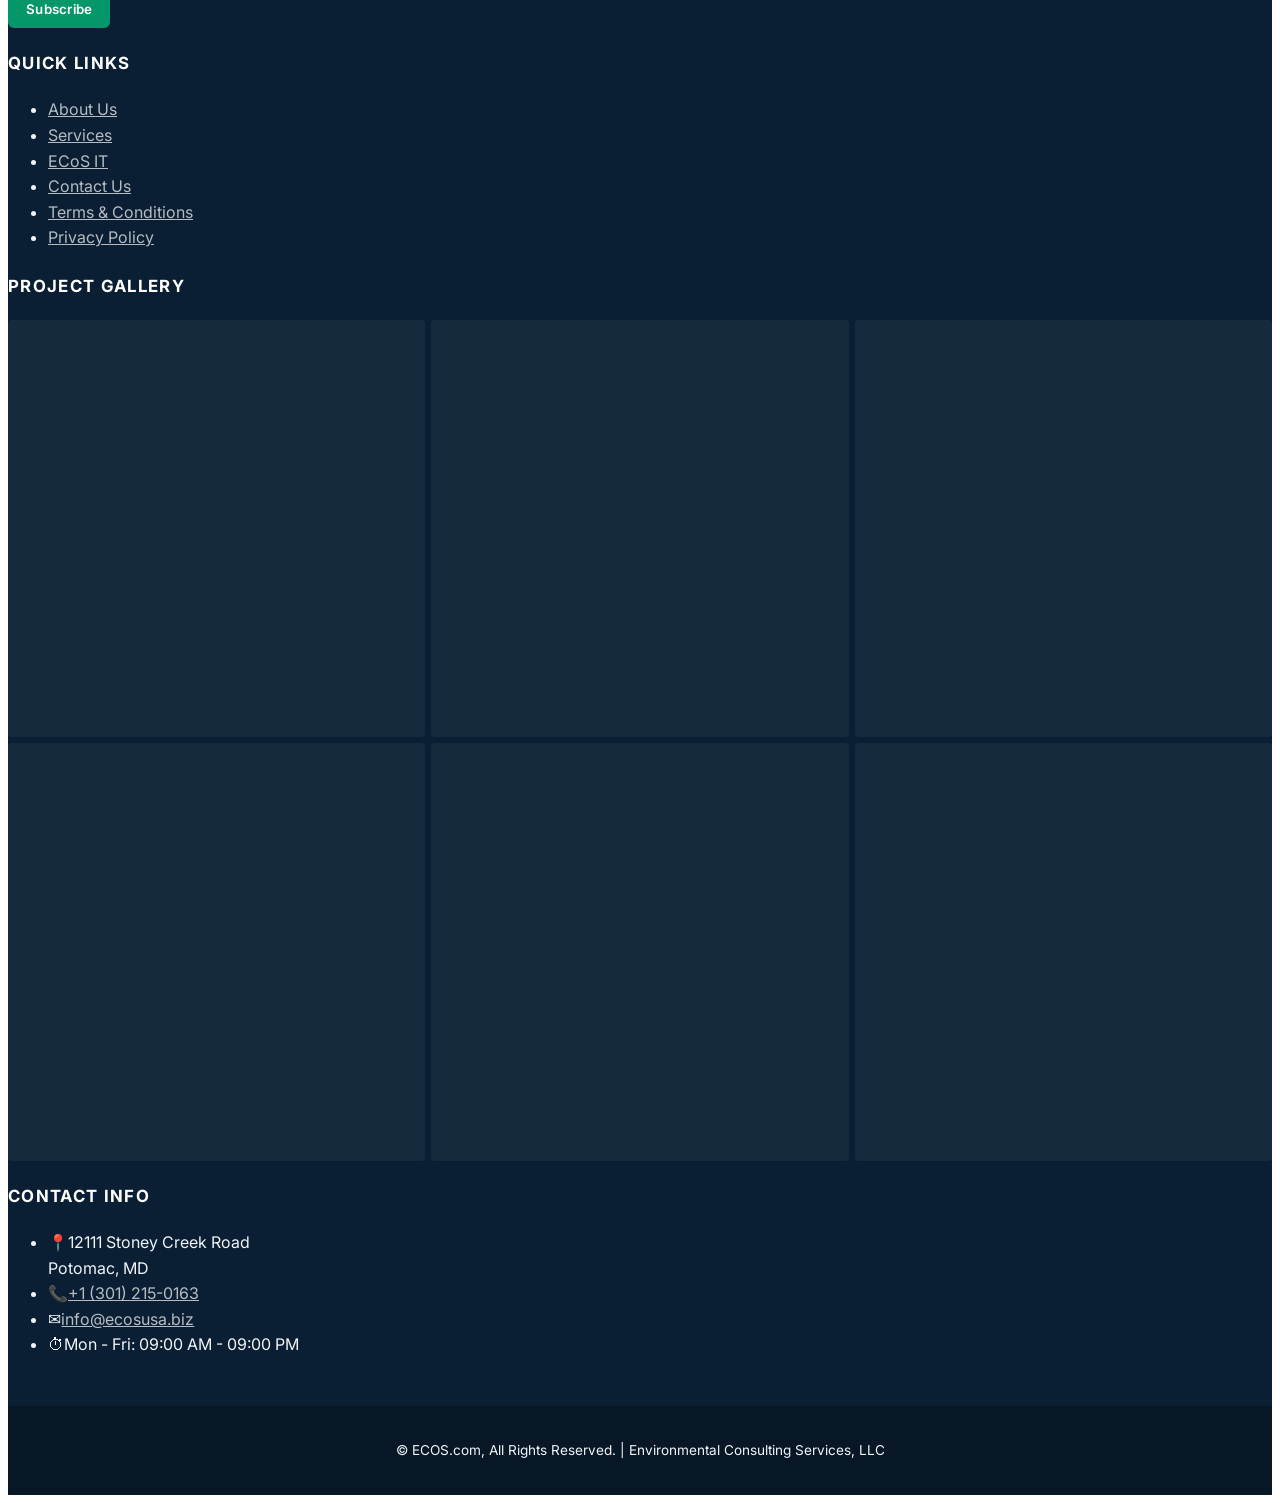
==== commit 37f1b6c5: "Restore ECoS / Environmental Consulting Services title next to logo Pairs the logo image with the co" ====
--- a/index.html
+++ b/index.html
@@ -51,6 +51,10 @@
       <div class="flex items-center justify-between py-4 relative">
         <a href="index.html" class="logo-mark">
           <img src="images/logo.png" alt="ECoS — Environmental Consulting Services" class="logo-img" />
+          <div class="logo-text">
+            <span class="logo-name">ECoS</span>
+            <span class="logo-tag">Environmental Consulting Services</span>
+          </div>
         </a>
 
         <button class="mobile-menu-btn" aria-label="Toggle menu" aria-expanded="false">&#9776;</button>
@@ -347,6 +351,10 @@
         <div>
           <div class="logo-mark mb-4">
             <img src="images/logo.png" alt="ECoS — Environmental Consulting Services" class="logo-img" />
+            <div class="logo-text">
+              <span class="logo-name" style="color: white;">ECoS</span>
+              <span class="logo-tag" style="color: rgba(255,255,255,0.6);">Environmental Consulting</span>
+            </div>
           </div>
           <p class="text-sm opacity-80 mb-4">A multidisciplinary government and commercial contracting firm specializing in environmental compliance, construction, and IT infrastructure.</p>
           <form class="flex gap-2">
